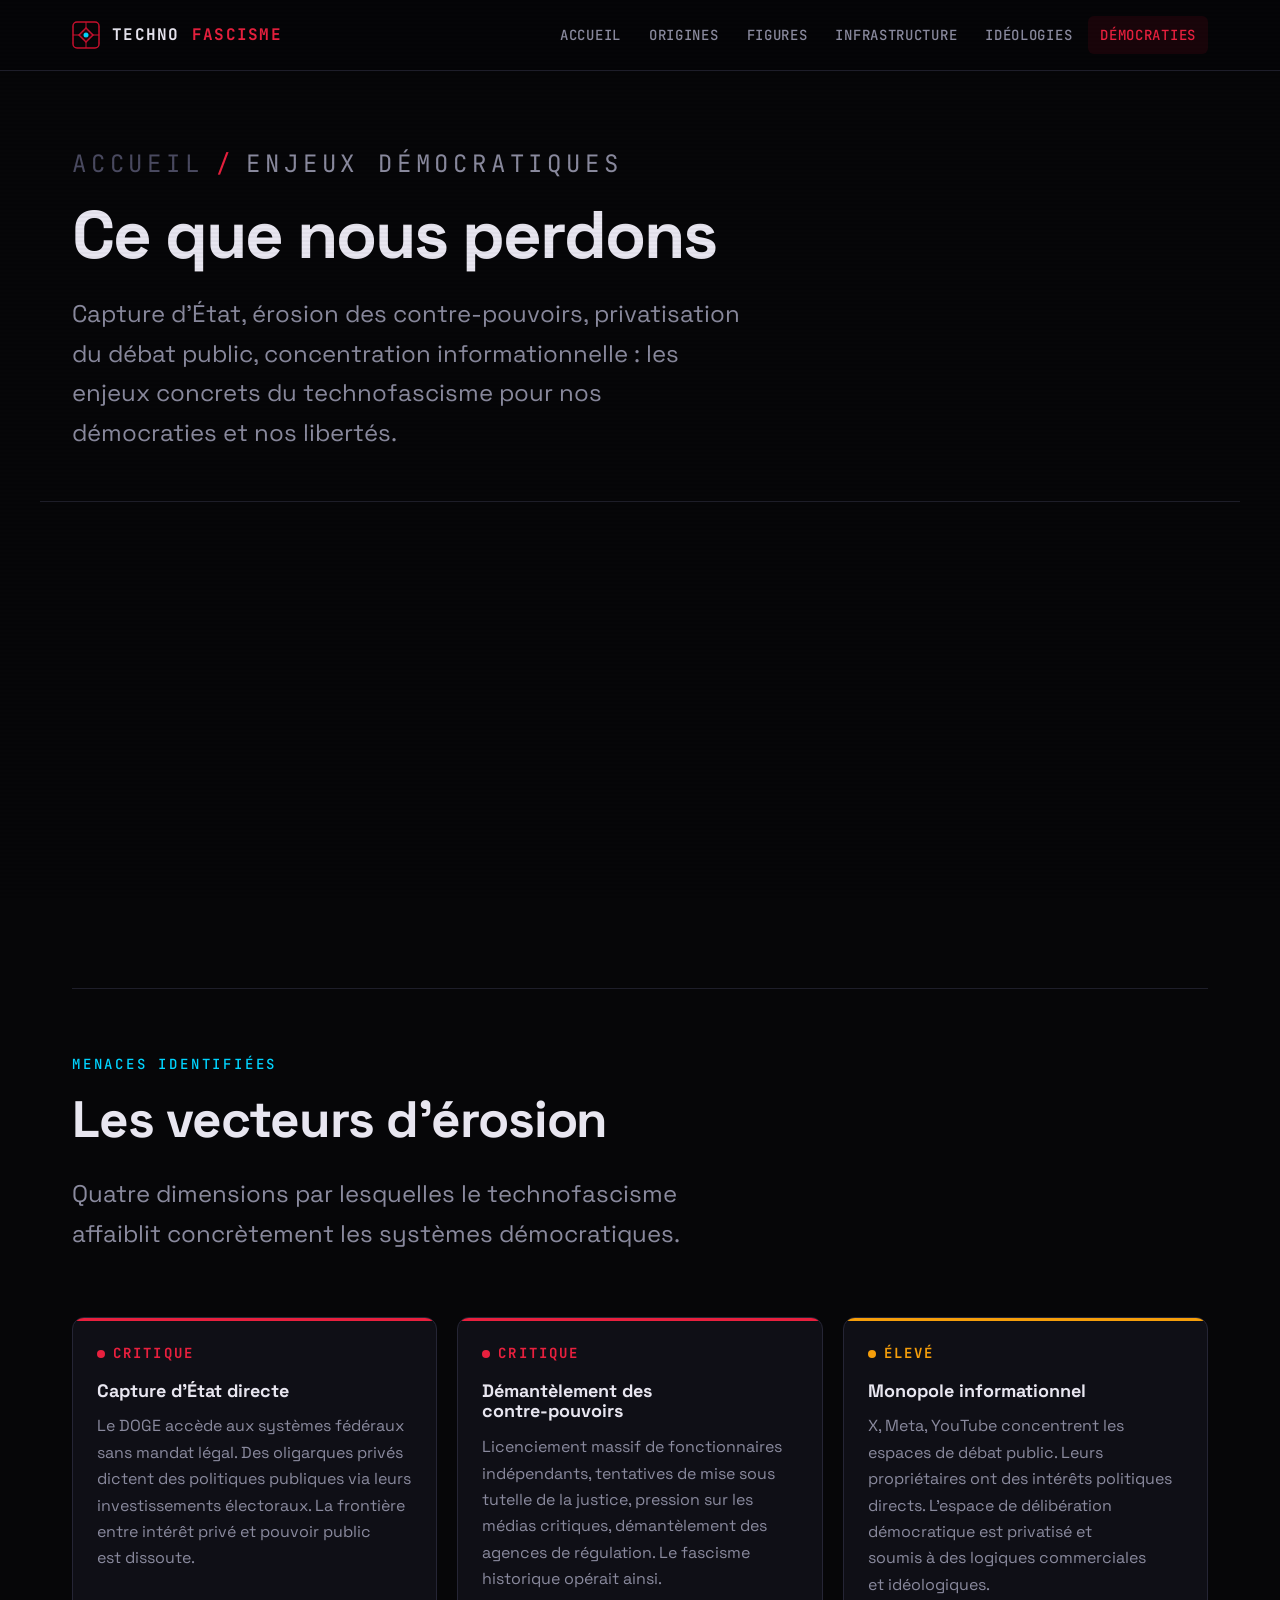
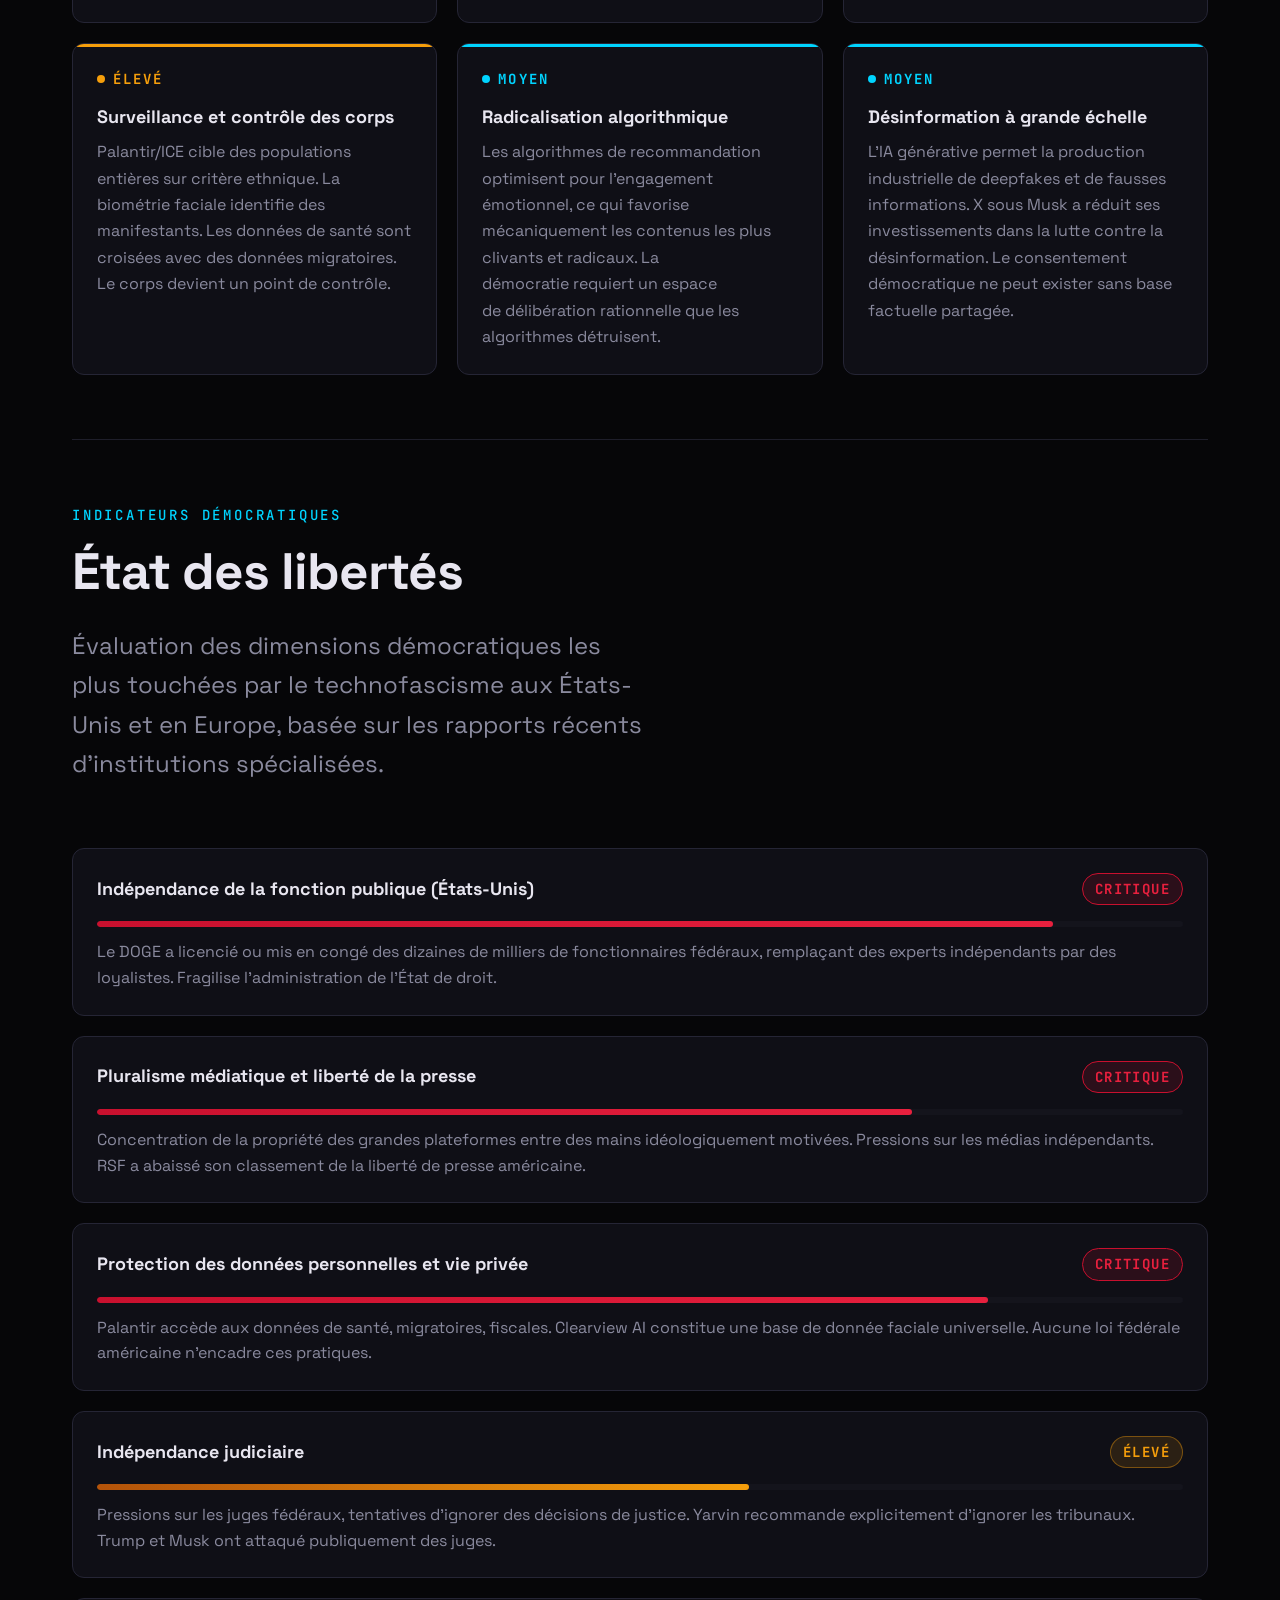
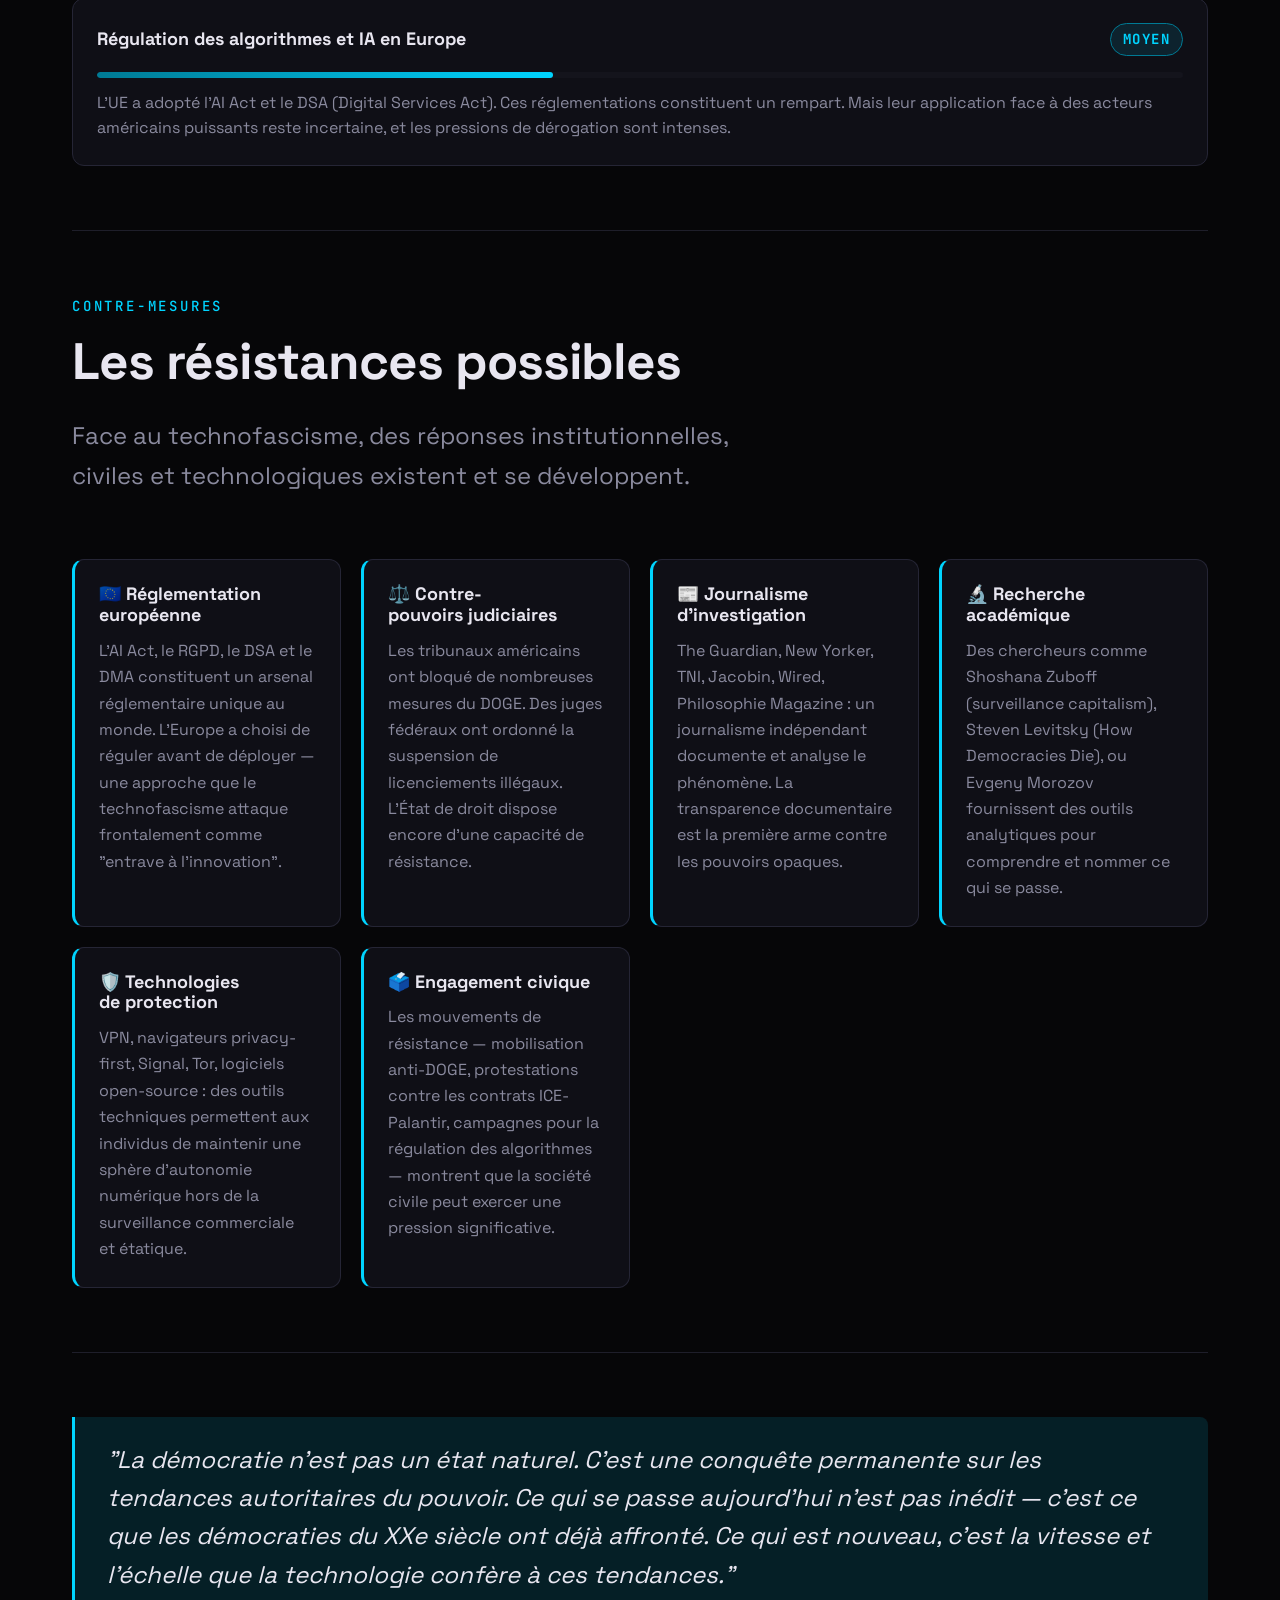
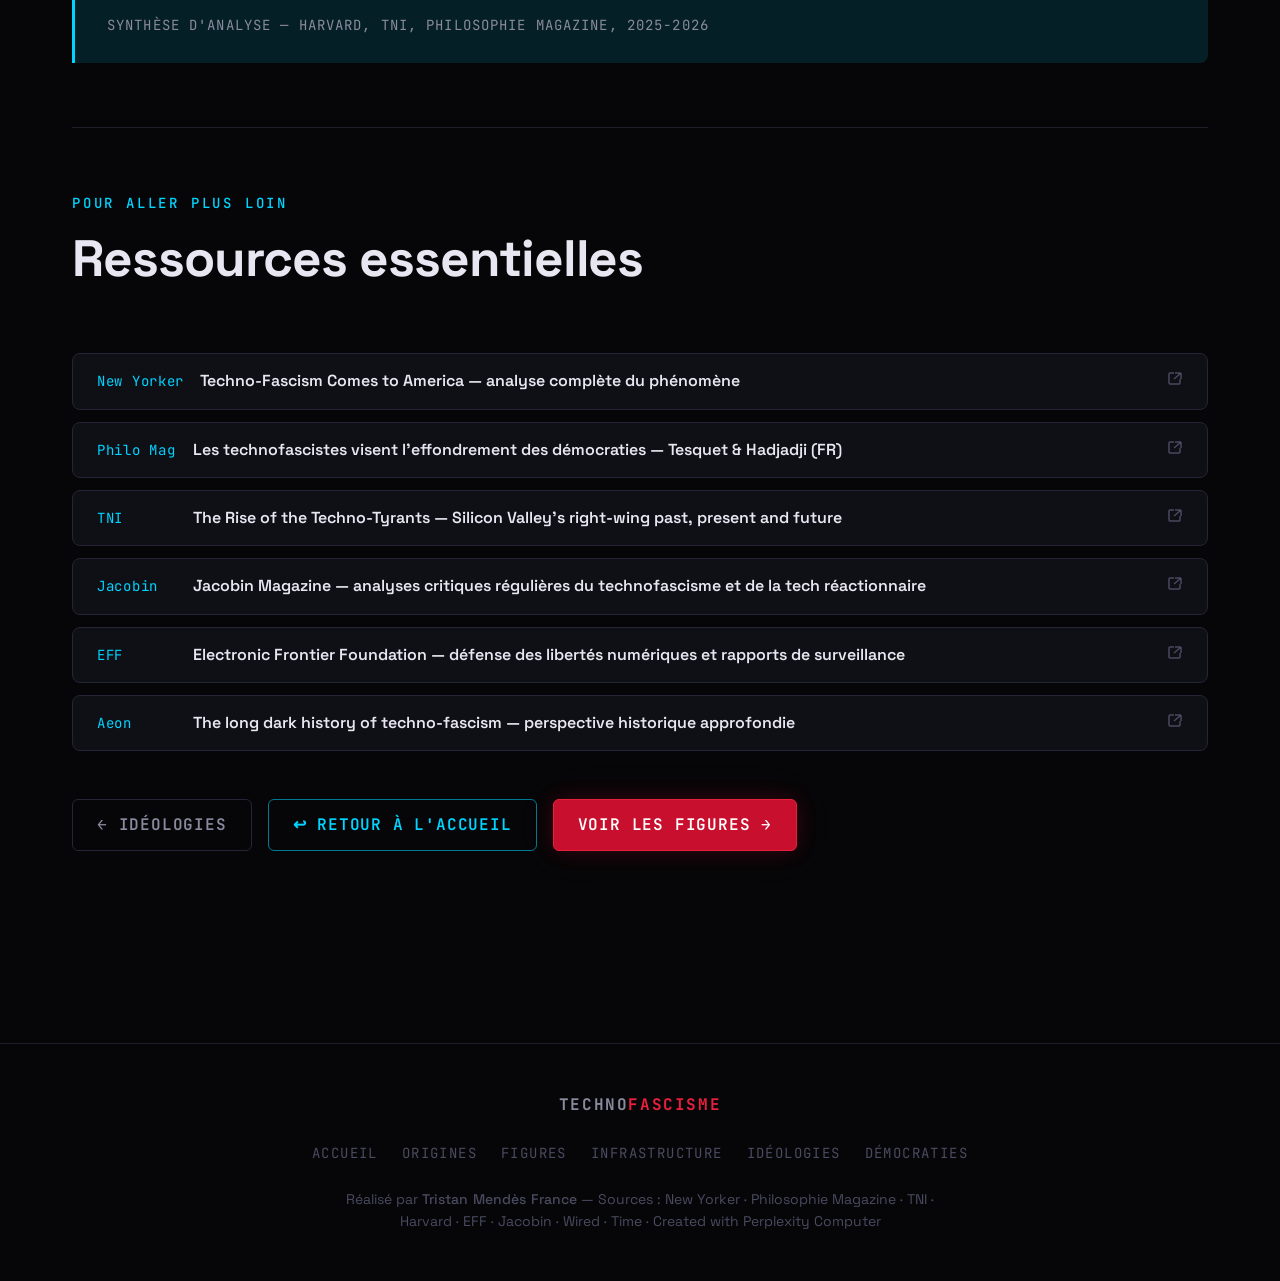
==== pages/democraties.html @ 0e1fab64 "techno perplexity" ====
<!DOCTYPE html>
<html lang="fr" data-theme="dark">
<head>
<!--
   ______                            __
  / ____/___  ____ ___  ____  __  __/ /____  _____
 / /   / __ \/ __ `__ \/ __ \/ / / / __/ _ \/ ___/
/ /___/ /_/ / / / / / / /_/ / /_/ / /_/  __/ /
\____/\____/_/ /_/ /_/ .___/\__,_/\__/\___/_/
                    /_/
        Created with Perplexity Computer
        https://www.perplexity.ai/computer
-->
<meta name="generator" content="Perplexity Computer">
<meta charset="UTF-8">
<meta name="viewport" content="width=device-width, initial-scale=1.0">
<title>Démocraties — TECHNOFASCISME</title>
<link rel="preconnect" href="https://fonts.googleapis.com">
<link rel="preconnect" href="https://fonts.gstatic.com" crossorigin>
<link href="https://fonts.googleapis.com/css2?family=Space+Grotesk:wght@300..700&family=JetBrains+Mono:wght@400;500;700&display=swap" rel="stylesheet">
<link rel="stylesheet" href="../css/style.css">
<style>
  .risk-meter {
    background: var(--color-surface-card);
    border: 1px solid var(--color-border);
    border-radius: var(--radius-xl);
    padding: var(--space-6);
    margin-bottom: var(--space-5);
  }
  .risk-meter-header {
    display: flex;
    justify-content: space-between;
    align-items: center;
    margin-bottom: var(--space-4);
  }
  .risk-meter-title {
    font-weight: 700;
    font-size: var(--text-base);
  }
  .risk-level {
    font-family: var(--font-mono);
    font-size: var(--text-xs);
    font-weight: 700;
    letter-spacing: 0.1em;
    padding: var(--space-1) var(--space-3);
    border-radius: var(--radius-full);
  }
  .risk-critical { background: rgba(200,16,46,0.15); color: var(--color-red-bright); border: 1px solid var(--color-red); }
  .risk-high     { background: rgba(245,158,11,0.12); color: var(--color-amber);     border: 1px solid rgba(245,158,11,0.4); }
  .risk-medium   { background: rgba(0,212,255,0.1);  color: var(--color-cyan);       border: 1px solid var(--color-cyan-muted); }
  .risk-bar-track {
    height: 6px;
    background: var(--color-surface-offset);
    border-radius: var(--radius-full);
    overflow: hidden;
    margin-bottom: var(--space-3);
  }
  .risk-bar-fill {
    height: 100%;
    border-radius: var(--radius-full);
    transition: width 1.5s cubic-bezier(0.16, 1, 0.3, 1);
    width: 0;
  }
  .risk-bar-fill.red    { background: linear-gradient(90deg, var(--color-red), var(--color-red-bright)); }
  .risk-bar-fill.amber  { background: linear-gradient(90deg, #b45309, var(--color-amber)); }
  .risk-bar-fill.cyan   { background: linear-gradient(90deg, var(--color-cyan-muted), var(--color-cyan)); }
  .risk-meter p {
    font-size: var(--text-sm);
    color: var(--color-text-muted);
    line-height: 1.6;
    max-width: 100%;
  }

  .response-grid {
    display: grid;
    grid-template-columns: repeat(auto-fill, minmax(260px, 1fr));
    gap: var(--space-5);
    margin-top: var(--space-10);
  }

  .response-card {
    background: var(--color-surface-card);
    border: 1px solid var(--color-border);
    border-radius: var(--radius-xl);
    padding: var(--space-6);
    border-left: 3px solid var(--color-cyan);
  }

  .response-card h3 {
    font-size: var(--text-base);
    font-weight: 700;
    margin-bottom: var(--space-3);
    display: flex;
    align-items: center;
    gap: var(--space-3);
  }

  .response-card p {
    font-size: var(--text-sm);
    color: var(--color-text-muted);
    line-height: 1.65;
  }
</style>
</head>
<body>

<nav class="site-nav">
  <div class="nav-inner">
    <a href="../index.html" class="nav-logo">
      <svg class="logo-icon" viewBox="0 0 28 28" fill="none">
        <rect x="1" y="1" width="26" height="26" rx="4" stroke="#c8102e" stroke-width="1.5"/>
        <path d="M7 14 L14 7 L21 14 L14 21 Z" stroke="#c8102e" stroke-width="1.5" fill="rgba(200,16,46,0.15)"/>
        <circle cx="14" cy="14" r="2.5" fill="#00d4ff"/>
        <line x1="14" y1="1" x2="14" y2="7" stroke="#c8102e" stroke-width="1"/>
        <line x1="14" y1="21" x2="14" y2="27" stroke="#c8102e" stroke-width="1"/>
        <line x1="1" y1="14" x2="7" y2="14" stroke="#c8102e" stroke-width="1"/>
        <line x1="21" y1="14" x2="27" y2="14" stroke="#c8102e" stroke-width="1"/>
      </svg>
      TECHNO<span class="accent">FASCISME</span>
    </a>
    <nav class="nav-links">
      <a href="../index.html">Accueil</a>
      <a href="origines.html">Origines</a>
      <a href="figures.html">Figures</a>
      <a href="infrastructure.html">Infrastructure</a>
      <a href="ideologies.html">Idéologies</a>
      <a href="democraties.html" class="active">Démocraties</a>
    </nav>
    <button class="nav-mobile-btn" aria-label="Menu">
      <svg width="20" height="20" viewBox="0 0 20 20" fill="none" stroke="currentColor" stroke-width="2">
        <line x1="3" y1="6" x2="17" y2="6"/><line x1="3" y1="10" x2="17" y2="10"/><line x1="3" y1="14" x2="17" y2="14"/>
      </svg>
    </button>
  </div>
</nav>

<div class="page-header">
  <p class="page-header-eyebrow">
    <a href="../index.html">Accueil</a>
    <span>/</span>
    Enjeux démocratiques
  </p>
  <h1>Ce que nous perdons</h1>
  <p>Capture d'État, érosion des contre-pouvoirs, privatisation du débat public, concentration informationnelle : les enjeux concrets du technofascisme pour nos démocraties et nos libertés.</p>
</div>

<main>
  <div class="section">

    <!-- OPENING QUOTE -->
    <div class="quote-block fade-in">
      <blockquote>"Ce que nous observons aux États-Unis depuis 2025 peut être caractérisé comme un 'stealth authoritarianism' : un autoritarisme furtif qui ne se proclame pas tel, qui utilise les formes légales de la démocratie pour les vider de leur substance, tout en construisant méthodiquement les instruments d'un pouvoir sans partage."</blockquote>
      <cite>Steven Levitsky, Harvard — auteur de "How Democracies Die"</cite>
    </div>

    <hr class="section-divider">

    <!-- WARNING CARDS -->
    <div class="section-header fade-in">
      <span class="section-eyebrow">Menaces identifiées</span>
      <h2 class="section-title">Les vecteurs d'érosion</h2>
      <p class="section-lead">Quatre dimensions par lesquelles le technofascisme affaiblit concrètement les systèmes démocratiques.</p>
    </div>

    <div class="warning-grid fade-in">

      <div class="warning-card danger">
        <div class="warning-level"><div class="warning-dot"></div>CRITIQUE</div>
        <h3>Capture d'État directe</h3>
        <p>Le DOGE accède aux systèmes fédéraux sans mandat légal. Des oligarques privés dictent des politiques publiques via leurs investissements électoraux. La frontière entre intérêt privé et pouvoir public est dissoute.</p>
      </div>

      <div class="warning-card danger">
        <div class="warning-level"><div class="warning-dot"></div>CRITIQUE</div>
        <h3>Démantèlement des contre-pouvoirs</h3>
        <p>Licenciement massif de fonctionnaires indépendants, tentatives de mise sous tutelle de la justice, pression sur les médias critiques, démantèlement des agences de régulation. Le fascisme historique opérait ainsi.</p>
      </div>

      <div class="warning-card critical">
        <div class="warning-level"><div class="warning-dot"></div>ÉLEVÉ</div>
        <h3>Monopole informationnel</h3>
        <p>X, Meta, YouTube concentrent les espaces de débat public. Leurs propriétaires ont des intérêts politiques directs. L'espace de délibération démocratique est privatisé et soumis à des logiques commerciales et idéologiques.</p>
      </div>

      <div class="warning-card critical">
        <div class="warning-level"><div class="warning-dot"></div>ÉLEVÉ</div>
        <h3>Surveillance et contrôle des corps</h3>
        <p>Palantir/ICE cible des populations entières sur critère ethnique. La biométrie faciale identifie des manifestants. Les données de santé sont croisées avec des données migratoires. Le corps devient un point de contrôle.</p>
      </div>

      <div class="warning-card alert">
        <div class="warning-level"><div class="warning-dot"></div>MOYEN</div>
        <h3>Radicalisation algorithmique</h3>
        <p>Les algorithmes de recommandation optimisent pour l'engagement émotionnel, ce qui favorise mécaniquement les contenus les plus clivants et radicaux. La démocratie requiert un espace de délibération rationnelle que les algorithmes détruisent.</p>
      </div>

      <div class="warning-card alert">
        <div class="warning-level"><div class="warning-dot"></div>MOYEN</div>
        <h3>Désinformation à grande échelle</h3>
        <p>L'IA générative permet la production industrielle de deepfakes et de fausses informations. X sous Musk a réduit ses investissements dans la lutte contre la désinformation. Le consentement démocratique ne peut exister sans base factuelle partagée.</p>
      </div>

    </div>

    <hr class="section-divider">

    <!-- RISK METERS -->
    <div class="section-header fade-in">
      <span class="section-eyebrow">Indicateurs démocratiques</span>
      <h2 class="section-title">État des libertés</h2>
      <p class="section-lead">Évaluation des dimensions démocratiques les plus touchées par le technofascisme aux États-Unis et en Europe, basée sur les rapports récents d'institutions spécialisées.</p>
    </div>

    <div class="fade-in" id="risk-meters">
      <div class="risk-meter">
        <div class="risk-meter-header">
          <div class="risk-meter-title">Indépendance de la fonction publique (États-Unis)</div>
          <span class="risk-level risk-critical">CRITIQUE</span>
        </div>
        <div class="risk-bar-track"><div class="risk-bar-fill red" data-width="88"></div></div>
        <p>Le DOGE a licencié ou mis en congé des dizaines de milliers de fonctionnaires fédéraux, remplaçant des experts indépendants par des loyalistes. Fragilise l'administration de l'État de droit.</p>
      </div>

      <div class="risk-meter">
        <div class="risk-meter-header">
          <div class="risk-meter-title">Pluralisme médiatique et liberté de la presse</div>
          <span class="risk-level risk-critical">CRITIQUE</span>
        </div>
        <div class="risk-bar-track"><div class="risk-bar-fill red" data-width="75"></div></div>
        <p>Concentration de la propriété des grandes plateformes entre des mains idéologiquement motivées. Pressions sur les médias indépendants. RSF a abaissé son classement de la liberté de presse américaine.</p>
      </div>

      <div class="risk-meter">
        <div class="risk-meter-header">
          <div class="risk-meter-title">Protection des données personnelles et vie privée</div>
          <span class="risk-level risk-critical">CRITIQUE</span>
        </div>
        <div class="risk-bar-track"><div class="risk-bar-fill red" data-width="82"></div></div>
        <p>Palantir accède aux données de santé, migratoires, fiscales. Clearview AI constitue une base de donnée faciale universelle. Aucune loi fédérale américaine n'encadre ces pratiques.</p>
      </div>

      <div class="risk-meter">
        <div class="risk-meter-header">
          <div class="risk-meter-title">Indépendance judiciaire</div>
          <span class="risk-level risk-high">ÉLEVÉ</span>
        </div>
        <div class="risk-bar-track"><div class="risk-bar-fill amber" data-width="60"></div></div>
        <p>Pressions sur les juges fédéraux, tentatives d'ignorer des décisions de justice. Yarvin recommande explicitement d'ignorer les tribunaux. Trump et Musk ont attaqué publiquement des juges.</p>
      </div>

      <div class="risk-meter">
        <div class="risk-meter-header">
          <div class="risk-meter-title">Régulation des algorithmes et IA en Europe</div>
          <span class="risk-level risk-medium">MOYEN</span>
        </div>
        <div class="risk-bar-track"><div class="risk-bar-fill cyan" data-width="42"></div></div>
        <p>L'UE a adopté l'AI Act et le DSA (Digital Services Act). Ces réglementations constituent un rempart. Mais leur application face à des acteurs américains puissants reste incertaine, et les pressions de dérogation sont intenses.</p>
      </div>
    </div>

    <hr class="section-divider">

    <!-- WHAT CAN BE DONE -->
    <div class="section-header fade-in">
      <span class="section-eyebrow">Contre-mesures</span>
      <h2 class="section-title">Les résistances possibles</h2>
      <p class="section-lead">Face au technofascisme, des réponses institutionnelles, civiles et technologiques existent et se développent.</p>
    </div>

    <div class="response-grid fade-in">

      <div class="response-card">
        <h3>🇪🇺 Réglementation européenne</h3>
        <p>L'AI Act, le RGPD, le DSA et le DMA constituent un arsenal réglementaire unique au monde. L'Europe a choisi de réguler avant de déployer — une approche que le technofascisme attaque frontalement comme "entrave à l'innovation".</p>
      </div>

      <div class="response-card">
        <h3>⚖️ Contre-pouvoirs judiciaires</h3>
        <p>Les tribunaux américains ont bloqué de nombreuses mesures du DOGE. Des juges fédéraux ont ordonné la suspension de licenciements illégaux. L'État de droit dispose encore d'une capacité de résistance.</p>
      </div>

      <div class="response-card">
        <h3>📰 Journalisme d'investigation</h3>
        <p>The Guardian, New Yorker, TNI, Jacobin, Wired, Philosophie Magazine : un journalisme indépendant documente et analyse le phénomène. La transparence documentaire est la première arme contre les pouvoirs opaques.</p>
      </div>

      <div class="response-card">
        <h3>🔬 Recherche académique</h3>
        <p>Des chercheurs comme Shoshana Zuboff (surveillance capitalism), Steven Levitsky (How Democracies Die), ou Evgeny Morozov fournissent des outils analytiques pour comprendre et nommer ce qui se passe.</p>
      </div>

      <div class="response-card">
        <h3>🛡️ Technologies de protection</h3>
        <p>VPN, navigateurs privacy-first, Signal, Tor, logiciels open-source : des outils techniques permettent aux individus de maintenir une sphère d'autonomie numérique hors de la surveillance commerciale et étatique.</p>
      </div>

      <div class="response-card">
        <h3>🗳️ Engagement civique</h3>
        <p>Les mouvements de résistance — mobilisation anti-DOGE, protestations contre les contrats ICE-Palantir, campagnes pour la régulation des algorithmes — montrent que la société civile peut exercer une pression significative.</p>
      </div>

    </div>

    <hr class="section-divider">

    <!-- FINAL QUOTE -->
    <div class="quote-block cyan fade-in">
      <blockquote>"La démocratie n'est pas un état naturel. C'est une conquête permanente sur les tendances autoritaires du pouvoir. Ce qui se passe aujourd'hui n'est pas inédit — c'est ce que les démocraties du XXe siècle ont déjà affronté. Ce qui est nouveau, c'est la vitesse et l'échelle que la technologie confère à ces tendances."</blockquote>
      <cite>Synthèse d'analyse — Harvard, TNI, Philosophie Magazine, 2025-2026</cite>
    </div>

    <hr class="section-divider">

    <!-- RESOURCES -->
    <div class="section-header fade-in">
      <span class="section-eyebrow">Pour aller plus loin</span>
      <h2 class="section-title">Ressources essentielles</h2>
    </div>

    <div class="resource-list fade-in">
      <a href="https://www.newyorker.com/culture/infinite-scroll/techno-fascism-comes-to-america-elon-musk" target="_blank" rel="noopener noreferrer" class="resource-item">
        <span class="resource-source">New Yorker</span>
        <div><div class="resource-title">Techno-Fascism Comes to America — analyse complète du phénomène</div></div>
        <svg class="resource-ext" width="16" height="16" viewBox="0 0 16 16" fill="none" stroke="currentColor" stroke-width="1.5"><path d="M7 3H3a1 1 0 0 0-1 1v9a1 1 0 0 0 1 1h9a1 1 0 0 0 1-1V9m-5-6h6m0 0v6m0-6L7 9"/></svg>
      </a>
      <a href="https://www.philomag.com/articles/les-technofascistes-visent-leffondrement-des-democraties-au-moyen-dun-coup-detat-graduel" target="_blank" rel="noopener noreferrer" class="resource-item">
        <span class="resource-source">Philo Mag</span>
        <div><div class="resource-title">Les technofascistes visent l'effondrement des démocraties — Tesquet &amp; Hadjadji (FR)</div></div>
        <svg class="resource-ext" width="16" height="16" viewBox="0 0 16 16" fill="none" stroke="currentColor" stroke-width="1.5"><path d="M7 3H3a1 1 0 0 0-1 1v9a1 1 0 0 0 1 1h9a1 1 0 0 0 1-1V9m-5-6h6m0 0v6m0-6L7 9"/></svg>
      </a>
      <a href="https://www.tni.org/en/article/the-rise-of-the-techno-tyrants" target="_blank" rel="noopener noreferrer" class="resource-item">
        <span class="resource-source">TNI</span>
        <div><div class="resource-title">The Rise of the Techno-Tyrants — Silicon Valley's right-wing past, present and future</div></div>
        <svg class="resource-ext" width="16" height="16" viewBox="0 0 16 16" fill="none" stroke="currentColor" stroke-width="1.5"><path d="M7 3H3a1 1 0 0 0-1 1v9a1 1 0 0 0 1 1h9a1 1 0 0 0 1-1V9m-5-6h6m0 0v6m0-6L7 9"/></svg>
      </a>
      <a href="https://jacobin.com/" target="_blank" rel="noopener noreferrer" class="resource-item">
        <span class="resource-source">Jacobin</span>
        <div><div class="resource-title">Jacobin Magazine — analyses critiques régulières du technofascisme et de la tech réactionnaire</div></div>
        <svg class="resource-ext" width="16" height="16" viewBox="0 0 16 16" fill="none" stroke="currentColor" stroke-width="1.5"><path d="M7 3H3a1 1 0 0 0-1 1v9a1 1 0 0 0 1 1h9a1 1 0 0 0 1-1V9m-5-6h6m0 0v6m0-6L7 9"/></svg>
      </a>
      <a href="https://www.eff.org/" target="_blank" rel="noopener noreferrer" class="resource-item">
        <span class="resource-source">EFF</span>
        <div><div class="resource-title">Electronic Frontier Foundation — défense des libertés numériques et rapports de surveillance</div></div>
        <svg class="resource-ext" width="16" height="16" viewBox="0 0 16 16" fill="none" stroke="currentColor" stroke-width="1.5"><path d="M7 3H3a1 1 0 0 0-1 1v9a1 1 0 0 0 1 1h9a1 1 0 0 0 1-1V9m-5-6h6m0 0v6m0-6L7 9"/></svg>
      </a>
      <a href="https://www.aeon.co/essays/the-long-dark-history-of-techno-fascism" target="_blank" rel="noopener noreferrer" class="resource-item">
        <span class="resource-source">Aeon</span>
        <div><div class="resource-title">The long dark history of techno-fascism — perspective historique approfondie</div></div>
        <svg class="resource-ext" width="16" height="16" viewBox="0 0 16 16" fill="none" stroke="currentColor" stroke-width="1.5"><path d="M7 3H3a1 1 0 0 0-1 1v9a1 1 0 0 0 1 1h9a1 1 0 0 0 1-1V9m-5-6h6m0 0v6m0-6L7 9"/></svg>
      </a>
    </div>

    <!-- FINAL NAV -->
    <div style="display:flex; gap:var(--space-4); margin-top:var(--space-12); flex-wrap:wrap; align-items:center">
      <a href="ideologies.html" class="btn btn-ghost">← Idéologies</a>
      <a href="../index.html" class="btn btn-secondary">↩ Retour à l'accueil</a>
      <a href="figures.html" class="btn btn-primary">Voir les figures →</a>
    </div>

  </div>
</main>

<footer class="site-footer">
  <div class="footer-inner">
    <div class="footer-logo">TECHNO<span>FASCISME</span></div>
    <nav class="footer-nav">
      <a href="../index.html">Accueil</a>
      <a href="origines.html">Origines</a>
      <a href="figures.html">Figures</a>
      <a href="infrastructure.html">Infrastructure</a>
      <a href="ideologies.html">Idéologies</a>
      <a href="democraties.html">Démocraties</a>
    </nav>
    <p class="footer-credit">
      Réalisé par <a href="https://tristan.pro" target="_blank" rel="noopener noreferrer" class="footer-author">Tristan Mendès France</a> — 
      Sources : New Yorker · Philosophie Magazine · TNI · Harvard · EFF · Jacobin · Wired · Time · 
      <a href="https://www.perplexity.ai/computer" target="_blank" rel="noopener noreferrer">Created with Perplexity Computer</a>
    </p>
  </div>
</footer>

<script src="../js/main.js"></script>
<script>
// Risk bar animation
const riskBars = document.querySelectorAll('.risk-bar-fill');
const barObserver = new IntersectionObserver((entries) => {
  entries.forEach(entry => {
    if (entry.isIntersecting) {
      const el = entry.target;
      const targetWidth = el.dataset.width || '0';
      setTimeout(() => { el.style.width = targetWidth + '%'; }, 100);
      barObserver.unobserve(el);
    }
  });
}, { threshold: 0.2 });
riskBars.forEach(bar => barObserver.observe(bar));
</script>
</body>
</html>
---- css/style.css ----
/* ============================================================
   TECHNOFASCISME — Design System
   Dark cyberpunk surveillance aesthetic
   ============================================================ */

@import url('https://api.fontshare.com/v2/css?f[]=cabinet-grotesk@400,500,700,800,900&f[]=jet-brains-mono@400,500,700&display=swap');
@import url('https://fonts.googleapis.com/css2?family=Space+Grotesk:wght@300..700&family=JetBrains+Mono:wght@400;500;700&display=swap');

/* ── Design Tokens ─────────────────────────────────────────── */
:root {
  /* Type scale */
  --text-xs:   clamp(0.75rem,  0.7rem  + 0.25vw, 0.875rem);
  --text-sm:   clamp(0.875rem, 0.8rem  + 0.35vw, 1rem);
  --text-base: clamp(1rem,     0.95rem + 0.25vw, 1.125rem);
  --text-lg:   clamp(1.125rem, 1rem    + 0.75vw, 1.5rem);
  --text-xl:   clamp(1.5rem,   1.2rem  + 1.25vw, 2.25rem);
  --text-2xl:  clamp(2rem,     1.2rem  + 2.5vw,  3.5rem);
  --text-3xl:  clamp(2.5rem,   1rem    + 4vw,    5rem);
  --text-hero: clamp(3rem,     0.5rem  + 7vw,    8rem);

  /* Spacing */
  --space-1: 0.25rem; --space-2: 0.5rem; --space-3: 0.75rem;
  --space-4: 1rem;    --space-5: 1.25rem; --space-6: 1.5rem;
  --space-8: 2rem;    --space-10: 2.5rem; --space-12: 3rem;
  --space-16: 4rem;   --space-20: 5rem;   --space-24: 6rem;

  /* Technofascisme Palette — noir profond, rouge sang, cyan électrique */
  --color-bg:             #060608;
  --color-surface:        #0d0d12;
  --color-surface-2:      #111118;
  --color-surface-offset: #14141c;
  --color-surface-card:   #0f0f16;
  --color-divider:        #1e1e2a;
  --color-border:         #252535;
  --color-border-bright:  #3a3a55;

  --color-text:           #e8e6f0;
  --color-text-muted:     #8a8a9e;
  --color-text-faint:     #4a4a60;
  --color-text-inverse:   #060608;

  /* Accent : rouge sang autoritaire */
  --color-red:            #c8102e;
  --color-red-bright:     #e8203e;
  --color-red-glow:       rgba(200, 16, 46, 0.25);
  --color-red-dim:        rgba(200, 16, 46, 0.1);

  /* Accent : cyan surveillance */
  --color-cyan:           #00d4ff;
  --color-cyan-dim:       rgba(0, 212, 255, 0.12);
  --color-cyan-glow:      rgba(0, 212, 255, 0.3);
  --color-cyan-muted:     #007a94;

  /* Accent : ambre alerte */
  --color-amber:          #f59e0b;
  --color-amber-dim:      rgba(245, 158, 11, 0.12);

  /* Accent : vert terminal */
  --color-green:          #22c55e;
  --color-green-dim:      rgba(34, 197, 94, 0.1);

  /* Fonts */
  --font-display: 'Space Grotesk', 'Cabinet Grotesk', 'Helvetica Neue', sans-serif;
  --font-body:    'Space Grotesk', 'Helvetica Neue', sans-serif;
  --font-mono:    'JetBrains Mono', 'Courier New', monospace;

  /* Radius */
  --radius-sm:   0.25rem;
  --radius-md:   0.375rem;
  --radius-lg:   0.5rem;
  --radius-xl:   0.75rem;
  --radius-full: 9999px;

  /* Shadows */
  --shadow-red:  0 0 20px rgba(200, 16, 46, 0.2), 0 0 40px rgba(200, 16, 46, 0.08);
  --shadow-cyan: 0 0 20px rgba(0, 212, 255, 0.2), 0 0 40px rgba(0, 212, 255, 0.08);
  --shadow-card: 0 4px 24px rgba(0,0,0,0.5), 0 1px 0 var(--color-border);

  --transition: 200ms cubic-bezier(0.16, 1, 0.3, 1);
  --transition-slow: 400ms cubic-bezier(0.16, 1, 0.3, 1);

  --content-narrow: 640px;
  --content-default: 960px;
  --content-wide: 1200px;
}

/* ── Base Reset ─────────────────────────────────────────────── */
*, *::before, *::after { box-sizing: border-box; margin: 0; padding: 0; }

html {
  -webkit-font-smoothing: antialiased;
  -moz-osx-font-smoothing: grayscale;
  text-rendering: optimizeLegibility;
  scroll-behavior: smooth;
  scroll-padding-top: 5rem;
}

body {
  min-height: 100dvh;
  line-height: 1.6;
  font-family: var(--font-body);
  font-size: var(--text-base);
  color: var(--color-text);
  background-color: var(--color-bg);
  overflow-x: hidden;
}

img, picture, video, canvas, svg { display: block; max-width: 100%; height: auto; }
ul { list-style: none; }
input, button, textarea, select { font: inherit; color: inherit; }
h1, h2, h3, h4, h5, h6 { text-wrap: balance; line-height: 1.15; font-family: var(--font-display); }
p, li { text-wrap: pretty; max-width: 70ch; }
button { cursor: pointer; background: none; border: none; }

::selection {
  background: rgba(0, 212, 255, 0.2);
  color: var(--color-text);
}

/* ── Scan-line overlay (ambiance CRT surveillance) ──────────── */
body::before {
  content: '';
  position: fixed;
  top: 0; left: 0; right: 0; bottom: 0;
  background: repeating-linear-gradient(
    0deg,
    transparent,
    transparent 2px,
    rgba(0, 0, 0, 0.03) 2px,
    rgba(0, 0, 0, 0.03) 4px
  );
  pointer-events: none;
  z-index: 9999;
}

/* ── Navigation ─────────────────────────────────────────────── */
.site-nav {
  position: fixed;
  top: 0;
  left: 0;
  right: 0;
  z-index: 100;
  background: rgba(6, 6, 8, 0.92);
  backdrop-filter: blur(16px) saturate(1.5);
  -webkit-backdrop-filter: blur(16px) saturate(1.5);
  border-bottom: 1px solid var(--color-divider);
}

.nav-inner {
  max-width: var(--content-wide);
  margin: 0 auto;
  padding: var(--space-4) var(--space-8);
  display: flex;
  align-items: center;
  justify-content: space-between;
  gap: var(--space-6);
}

.nav-logo {
  display: flex;
  align-items: center;
  gap: var(--space-3);
  text-decoration: none;
  color: var(--color-text);
  font-size: var(--text-sm);
  font-weight: 700;
  letter-spacing: 0.08em;
  text-transform: uppercase;
  font-family: var(--font-mono);
  white-space: nowrap;
}

.nav-logo .logo-icon {
  width: 28px;
  height: 28px;
  flex-shrink: 0;
}

.nav-logo span.accent { color: var(--color-red-bright); }

.nav-links {
  display: flex;
  align-items: center;
  gap: var(--space-1);
  flex-wrap: wrap;
}

.nav-links a {
  font-size: var(--text-xs);
  font-weight: 500;
  font-family: var(--font-mono);
  letter-spacing: 0.05em;
  text-transform: uppercase;
  color: var(--color-text-muted);
  text-decoration: none;
  padding: var(--space-2) var(--space-3);
  border-radius: var(--radius-md);
  transition: color var(--transition), background var(--transition);
  white-space: nowrap;
}

.nav-links a:hover { color: var(--color-cyan); background: var(--color-cyan-dim); }
.nav-links a.active { color: var(--color-red-bright); background: var(--color-red-dim); }

.nav-mobile-btn {
  display: none;
  padding: var(--space-2);
  color: var(--color-text-muted);
  border-radius: var(--radius-md);
  transition: color var(--transition), background var(--transition);
}
.nav-mobile-btn:hover { color: var(--color-text); background: var(--color-surface-2); }

/* ── Hero ────────────────────────────────────────────────────── */
.page-hero {
  min-height: 100svh;
  display: flex;
  flex-direction: column;
  justify-content: center;
  align-items: center;
  text-align: center;
  padding: calc(var(--space-24) + 4rem) var(--space-8) var(--space-24);
  position: relative;
  overflow: hidden;
}

.hero-grid-bg {
  position: absolute;
  inset: 0;
  background-image:
    linear-gradient(rgba(200, 16, 46, 0.05) 1px, transparent 1px),
    linear-gradient(90deg, rgba(200, 16, 46, 0.05) 1px, transparent 1px);
  background-size: 60px 60px;
  animation: grid-shift 20s linear infinite;
}

@keyframes grid-shift {
  0% { transform: translate(0, 0); }
  100% { transform: translate(60px, 60px); }
}

.hero-glow {
  position: absolute;
  border-radius: 50%;
  filter: blur(120px);
  pointer-events: none;
}
.hero-glow-red {
  width: 600px; height: 600px;
  background: rgba(200, 16, 46, 0.12);
  top: -200px; left: -100px;
  animation: float-glow 8s ease-in-out infinite;
}
.hero-glow-cyan {
  width: 500px; height: 500px;
  background: rgba(0, 212, 255, 0.08);
  bottom: -100px; right: -100px;
  animation: float-glow 10s ease-in-out infinite reverse;
}

@keyframes float-glow {
  0%, 100% { transform: translate(0, 0) scale(1); }
  50% { transform: translate(30px, -20px) scale(1.1); }
}

.hero-eyebrow {
  font-family: var(--font-mono);
  font-size: var(--text-xs);
  font-weight: 500;
  letter-spacing: 0.2em;
  text-transform: uppercase;
  color: var(--color-red-bright);
  margin-bottom: var(--space-6);
  position: relative;
  display: inline-flex;
  align-items: center;
  gap: var(--space-3);
}

.hero-eyebrow::before,
.hero-eyebrow::after {
  content: '';
  width: 30px;
  height: 1px;
  background: var(--color-red-bright);
  opacity: 0.6;
}

.hero-title {
  font-family: var(--font-display);
  font-size: var(--text-hero);
  font-weight: 900;
  line-height: 0.95;
  letter-spacing: -0.02em;
  margin-bottom: var(--space-8);
  position: relative;
}

.hero-title .line-1 { display: block; color: var(--color-text); }
.hero-title .line-2 {
  display: block;
  background: linear-gradient(135deg, var(--color-red-bright) 0%, var(--color-cyan) 100%);
  -webkit-background-clip: text;
  -webkit-text-fill-color: transparent;
  background-clip: text;
}

.hero-subtitle {
  font-size: var(--text-lg);
  color: var(--color-text-muted);
  max-width: 640px;
  margin: 0 auto var(--space-12);
  line-height: 1.6;
}

.hero-cta-group {
  display: flex;
  gap: var(--space-4);
  flex-wrap: wrap;
  justify-content: center;
}

.hero-scroll-hint {
  position: absolute;
  bottom: var(--space-8);
  left: 50%;
  transform: translateX(-50%);
  color: var(--color-text-faint);
  font-family: var(--font-mono);
  font-size: var(--text-xs);
  letter-spacing: 0.1em;
  display: flex;
  flex-direction: column;
  align-items: center;
  gap: var(--space-2);
  animation: bounce 2s ease-in-out infinite;
}

@keyframes bounce {
  0%, 100% { transform: translateX(-50%) translateY(0); }
  50% { transform: translateX(-50%) translateY(6px); }
}

/* ── Buttons ─────────────────────────────────────────────────── */
.btn {
  display: inline-flex;
  align-items: center;
  gap: var(--space-2);
  padding: var(--space-3) var(--space-6);
  font-size: var(--text-sm);
  font-weight: 600;
  font-family: var(--font-mono);
  letter-spacing: 0.05em;
  text-transform: uppercase;
  text-decoration: none;
  border-radius: var(--radius-md);
  transition: all var(--transition);
  white-space: nowrap;
}

.btn-primary {
  background: var(--color-red);
  color: #fff;
  border: 1px solid var(--color-red-bright);
  box-shadow: var(--shadow-red);
}
.btn-primary:hover {
  background: var(--color-red-bright);
  transform: translateY(-1px);
  box-shadow: 0 0 30px rgba(200, 16, 46, 0.4), 0 0 60px rgba(200, 16, 46, 0.15);
}

.btn-secondary {
  background: transparent;
  color: var(--color-cyan);
  border: 1px solid var(--color-cyan-muted);
}
.btn-secondary:hover {
  background: var(--color-cyan-dim);
  border-color: var(--color-cyan);
  transform: translateY(-1px);
  box-shadow: var(--shadow-cyan);
}

.btn-ghost {
  background: transparent;
  color: var(--color-text-muted);
  border: 1px solid var(--color-border);
}
.btn-ghost:hover {
  color: var(--color-text);
  border-color: var(--color-border-bright);
  background: var(--color-surface-2);
}

/* ── Section Layout ──────────────────────────────────────────── */
.section {
  padding: clamp(var(--space-16), 8vw, var(--space-24)) var(--space-8);
  max-width: var(--content-wide);
  margin: 0 auto;
}

.section-full {
  padding: clamp(var(--space-16), 8vw, var(--space-24)) var(--space-8);
}

.section-header {
  margin-bottom: var(--space-16);
}

.section-eyebrow {
  font-family: var(--font-mono);
  font-size: var(--text-xs);
  font-weight: 500;
  letter-spacing: 0.2em;
  text-transform: uppercase;
  color: var(--color-cyan);
  display: block;
  margin-bottom: var(--space-4);
}

.section-title {
  font-size: var(--text-2xl);
  font-weight: 800;
  letter-spacing: -0.02em;
  color: var(--color-text);
  margin-bottom: var(--space-6);
}

.section-lead {
  font-size: var(--text-lg);
  color: var(--color-text-muted);
  max-width: 680px;
  line-height: 1.65;
}

/* ── Cards ───────────────────────────────────────────────────── */
.card {
  background: var(--color-surface-card);
  border: 1px solid var(--color-border);
  border-radius: var(--radius-xl);
  padding: var(--space-8);
  transition: border-color var(--transition), box-shadow var(--transition), transform var(--transition);
}

.card-clickable {
  cursor: pointer;
  text-decoration: none;
  color: inherit;
  display: block;
}

.card-clickable:hover {
  border-color: var(--color-cyan-muted);
  box-shadow: var(--shadow-cyan);
  transform: translateY(-2px);
}

.card-red:hover {
  border-color: var(--color-red);
  box-shadow: var(--shadow-red);
}

.card-header {
  display: flex;
  align-items: flex-start;
  gap: var(--space-4);
  margin-bottom: var(--space-6);
}

.card-icon {
  width: 44px;
  height: 44px;
  border-radius: var(--radius-lg);
  display: flex;
  align-items: center;
  justify-content: center;
  flex-shrink: 0;
  font-size: 1.25rem;
}

.card-icon-red   { background: var(--color-red-dim); border: 1px solid var(--color-red); }
.card-icon-cyan  { background: var(--color-cyan-dim); border: 1px solid var(--color-cyan-muted); }
.card-icon-amber { background: var(--color-amber-dim); border: 1px solid rgba(245,158,11,0.3); }
.card-icon-green { background: var(--color-green-dim); border: 1px solid rgba(34,197,94,0.3); }

.card-label {
  font-family: var(--font-mono);
  font-size: var(--text-xs);
  color: var(--color-text-faint);
  letter-spacing: 0.1em;
  text-transform: uppercase;
  margin-bottom: var(--space-2);
}

.card h3 {
  font-size: var(--text-lg);
  font-weight: 700;
  color: var(--color-text);
  margin-bottom: var(--space-3);
}

.card p {
  font-size: var(--text-sm);
  color: var(--color-text-muted);
  line-height: 1.65;
}

/* ── Hub Cards (homepage) ────────────────────────────────────── */
.hub-grid {
  display: grid;
  grid-template-columns: repeat(auto-fill, minmax(280px, 1fr));
  gap: var(--space-6);
  margin-top: var(--space-12);
}

.hub-card {
  background: #111118;
  border: 1px solid #2a2a3e;
  border-radius: var(--radius-xl);
  padding: var(--space-8);
  text-decoration: none;
  color: inherit;
  display: flex;
  flex-direction: column;
  gap: var(--space-4);
  position: relative;
  overflow: hidden;
  transition: all var(--transition-slow);
}

.hub-card::before {
  content: '';
  position: absolute;
  top: 0; left: 0; right: 0;
  height: 2px;
  opacity: 0;
  transition: opacity var(--transition);
}

.hub-card:hover { transform: translateY(-4px); }
.hub-card:hover::before { opacity: 1; }

.hub-card[data-color="red"]::before  { background: var(--color-red-bright); }
.hub-card[data-color="cyan"]::before { background: var(--color-cyan); }
.hub-card[data-color="amber"]::before { background: var(--color-amber); }
.hub-card[data-color="green"]::before { background: var(--color-green); }
.hub-card[data-color="purple"]::before { background: #a855f7; }
.hub-card[data-color="orange"]::before { background: #f97316; }

.hub-card[data-color="red"]:hover   { border-color: var(--color-red); box-shadow: var(--shadow-red); }
.hub-card[data-color="cyan"]:hover  { border-color: var(--color-cyan-muted); box-shadow: var(--shadow-cyan); }
.hub-card[data-color="amber"]:hover { border-color: rgba(245,158,11,0.4); box-shadow: 0 0 20px rgba(245,158,11,0.15); }
.hub-card[data-color="green"]:hover { border-color: rgba(34,197,94,0.4); box-shadow: 0 0 20px rgba(34,197,94,0.15); }
.hub-card[data-color="purple"]:hover { border-color: rgba(168,85,247,0.4); box-shadow: 0 0 20px rgba(168,85,247,0.15); }
.hub-card[data-color="orange"]:hover { border-color: rgba(249,115,22,0.4); box-shadow: 0 0 20px rgba(249,115,22,0.15); }

.hub-card-number {
  font-family: var(--font-mono);
  font-size: var(--text-3xl);
  font-weight: 900;
  line-height: 1;
  opacity: 0.08;
  position: absolute;
  top: var(--space-6);
  right: var(--space-6);
  letter-spacing: -0.05em;
}

.hub-card-emoji {
  font-size: 2rem;
  line-height: 1;
}

.hub-card h3 {
  font-size: var(--text-lg);
  font-weight: 700;
  letter-spacing: -0.01em;
  color: #f0eefa;
}

.hub-card p {
  font-size: var(--text-sm);
  color: #b8b6c8;
  line-height: 1.55;
  flex-grow: 1;
}

.hub-card-arrow {
  font-family: var(--font-mono);
  font-size: var(--text-xs);
  letter-spacing: 0.1em;
  text-transform: uppercase;
  display: flex;
  align-items: center;
  gap: var(--space-2);
  opacity: 0.5;
  transition: opacity var(--transition), gap var(--transition);
}

.hub-card:hover .hub-card-arrow { opacity: 1; gap: var(--space-3); }

/* ── Quote Block ─────────────────────────────────────────────── */
.quote-block {
  border-left: 3px solid var(--color-red-bright);
  padding: var(--space-6) var(--space-8);
  margin: var(--space-8) 0;
  background: var(--color-red-dim);
  border-radius: 0 var(--radius-lg) var(--radius-lg) 0;
  position: relative;
}

.quote-block blockquote {
  font-size: var(--text-lg);
  font-style: italic;
  color: var(--color-text);
  line-height: 1.6;
  max-width: 70ch;
  margin-bottom: var(--space-4);
}

.quote-block cite {
  font-family: var(--font-mono);
  font-size: var(--text-xs);
  color: var(--color-text-muted);
  letter-spacing: 0.08em;
  text-transform: uppercase;
  font-style: normal;
}

.quote-block.cyan {
  border-color: var(--color-cyan);
  background: var(--color-cyan-dim);
}

/* ── Tag / Badge ─────────────────────────────────────────────── */
.tag {
  display: inline-flex;
  align-items: center;
  gap: var(--space-1);
  padding: var(--space-1) var(--space-3);
  font-family: var(--font-mono);
  font-size: var(--text-xs);
  font-weight: 500;
  letter-spacing: 0.05em;
  text-transform: uppercase;
  border-radius: var(--radius-full);
  border: 1px solid;
  white-space: nowrap;
}

.tag-red    { color: var(--color-red-bright);  background: var(--color-red-dim);   border-color: var(--color-red); }
.tag-cyan   { color: var(--color-cyan);         background: var(--color-cyan-dim);  border-color: var(--color-cyan-muted); }
.tag-amber  { color: var(--color-amber);        background: var(--color-amber-dim); border-color: rgba(245,158,11,0.3); }
.tag-green  { color: var(--color-green);        background: var(--color-green-dim); border-color: rgba(34,197,94,0.3); }
.tag-ghost  { color: var(--color-text-muted);   background: transparent;            border-color: var(--color-border); }

/* ── Figure profile ──────────────────────────────────────────── */
.figures-grid {
  display: grid;
  grid-template-columns: repeat(auto-fill, minmax(320px, 1fr));
  gap: var(--space-6);
}

.figure-card {
  background: var(--color-surface-card);
  border: 1px solid var(--color-border);
  border-radius: var(--radius-xl);
  overflow: hidden;
  cursor: pointer;
  transition: all var(--transition-slow);
}

.figure-card:hover {
  border-color: var(--color-red);
  box-shadow: var(--shadow-red);
  transform: translateY(-2px);
}

.figure-card-header {
  padding: var(--space-6);
  display: flex;
  align-items: center;
  gap: var(--space-4);
  border-bottom: 1px solid var(--color-divider);
  background: linear-gradient(135deg, var(--color-surface-offset) 0%, var(--color-surface-card) 100%);
}

.figure-avatar {
  width: 56px; height: 56px;
  border-radius: 50%;
  border: 2px solid var(--color-border);
  background: var(--color-surface-2);
  display: flex;
  align-items: center;
  justify-content: center;
  font-size: 1.5rem;
  flex-shrink: 0;
}

.figure-meta { flex: 1; min-width: 0; }
.figure-name {
  font-size: var(--text-base);
  font-weight: 700;
  color: var(--color-text);
  margin-bottom: var(--space-1);
  white-space: nowrap;
  overflow: hidden;
  text-overflow: ellipsis;
}
.figure-role {
  font-family: var(--font-mono);
  font-size: var(--text-xs);
  color: var(--color-red-bright);
  letter-spacing: 0.05em;
}

.figure-card-body {
  padding: var(--space-6);
}

.figure-card-body p {
  font-size: var(--text-sm);
  color: var(--color-text-muted);
  line-height: 1.65;
  margin-bottom: var(--space-4);
}

.figure-card-body .quote-snippet {
  font-family: var(--font-mono);
  font-size: var(--text-xs);
  color: var(--color-red-bright);
  border-left: 2px solid var(--color-red);
  padding-left: var(--space-3);
  line-height: 1.5;
  font-style: italic;
}

.figure-tags {
  display: flex;
  flex-wrap: wrap;
  gap: var(--space-2);
  margin-top: var(--space-4);
}

/* ── Modal ───────────────────────────────────────────────────── */
.modal-backdrop {
  position: fixed;
  inset: 0;
  background: rgba(0, 0, 0, 0.85);
  backdrop-filter: blur(8px);
  z-index: 200;
  display: flex;
  align-items: center;
  justify-content: center;
  padding: var(--space-8);
  opacity: 0;
  pointer-events: none;
  transition: opacity 0.3s ease;
}

.modal-backdrop.open {
  opacity: 1;
  pointer-events: all;
}

.modal {
  background: var(--color-surface);
  border: 1px solid var(--color-border-bright);
  border-radius: var(--radius-xl);
  max-width: 680px;
  width: 100%;
  max-height: 85vh;
  overflow-y: auto;
  transform: scale(0.96) translateY(8px);
  transition: transform 0.3s cubic-bezier(0.16, 1, 0.3, 1);
  box-shadow: 0 24px 80px rgba(0,0,0,0.8);
  scrollbar-width: thin;
  scrollbar-color: var(--color-border) transparent;
}

.modal-backdrop.open .modal {
  transform: scale(1) translateY(0);
}

.modal-header {
  padding: var(--space-8);
  border-bottom: 1px solid var(--color-divider);
  display: flex;
  align-items: flex-start;
  justify-content: space-between;
  gap: var(--space-4);
  position: sticky;
  top: 0;
  background: var(--color-surface);
  z-index: 1;
}

.modal-close {
  display: flex;
  align-items: center;
  justify-content: center;
  width: 32px; height: 32px;
  border-radius: var(--radius-full);
  border: 1px solid var(--color-border);
  color: var(--color-text-muted);
  flex-shrink: 0;
  transition: all var(--transition);
}

.modal-close:hover {
  color: var(--color-text);
  border-color: var(--color-border-bright);
  background: var(--color-surface-2);
}

.modal-body {
  padding: var(--space-8);
}

.modal-body h4 {
  font-size: var(--text-base);
  font-weight: 700;
  color: var(--color-cyan);
  margin-top: var(--space-8);
  margin-bottom: var(--space-4);
  font-family: var(--font-mono);
  letter-spacing: 0.05em;
  text-transform: uppercase;
}

.modal-body h4:first-child { margin-top: 0; }

.modal-body p {
  font-size: var(--text-sm);
  color: var(--color-text-muted);
  line-height: 1.7;
  margin-bottom: var(--space-4);
}

.modal-body ul {
  list-style: none;
  padding: 0;
  margin-bottom: var(--space-4);
}

.modal-body ul li {
  font-size: var(--text-sm);
  color: var(--color-text-muted);
  padding: var(--space-2) 0 var(--space-2) var(--space-5);
  position: relative;
  line-height: 1.6;
}

.modal-body ul li::before {
  content: '→';
  position: absolute;
  left: 0;
  color: var(--color-red-bright);
  font-family: var(--font-mono);
}

.modal-links {
  margin-top: var(--space-8);
  padding-top: var(--space-6);
  border-top: 1px solid var(--color-divider);
  display: flex;
  flex-wrap: wrap;
  gap: var(--space-3);
}

.modal-link {
  display: inline-flex;
  align-items: center;
  gap: var(--space-2);
  padding: var(--space-2) var(--space-4);
  font-size: var(--text-xs);
  font-family: var(--font-mono);
  letter-spacing: 0.05em;
  color: var(--color-cyan);
  border: 1px solid var(--color-cyan-muted);
  border-radius: var(--radius-md);
  text-decoration: none;
  transition: all var(--transition);
}

.modal-link:hover {
  background: var(--color-cyan-dim);
  border-color: var(--color-cyan);
}

/* ── Timeline ────────────────────────────────────────────────── */
.timeline {
  position: relative;
  padding-left: var(--space-12);
}

.timeline::before {
  content: '';
  position: absolute;
  left: 0;
  top: 0;
  bottom: 0;
  width: 2px;
  background: linear-gradient(180deg, var(--color-red-bright), var(--color-cyan), transparent);
}

.timeline-item {
  position: relative;
  padding-bottom: var(--space-12);
}

.timeline-item::before {
  content: '';
  position: absolute;
  left: calc(-1 * var(--space-12) - 5px);
  top: 6px;
  width: 12px;
  height: 12px;
  border-radius: 50%;
  background: var(--color-red-bright);
  border: 2px solid var(--color-bg);
  box-shadow: 0 0 8px var(--color-red-glow);
}

.timeline-date {
  font-family: var(--font-mono);
  font-size: var(--text-xs);
  color: var(--color-red-bright);
  letter-spacing: 0.1em;
  margin-bottom: var(--space-2);
}

.timeline-item h3 {
  font-size: var(--text-base);
  font-weight: 700;
  color: var(--color-text);
  margin-bottom: var(--space-3);
}

.timeline-item p {
  font-size: var(--text-sm);
  color: var(--color-text-muted);
  line-height: 1.65;
}

/* ── Stat Block ──────────────────────────────────────────────── */
.stats-grid {
  display: grid;
  grid-template-columns: repeat(auto-fill, minmax(200px, 1fr));
  gap: var(--space-4);
  margin: var(--space-10) 0;
}

.stat-card {
  background: var(--color-surface-card);
  border: 1px solid var(--color-border);
  border-radius: var(--radius-lg);
  padding: var(--space-6);
}

.stat-number {
  font-family: var(--font-mono);
  font-size: var(--text-2xl);
  font-weight: 900;
  letter-spacing: -0.03em;
  line-height: 1;
  margin-bottom: var(--space-2);
}

.stat-label {
  font-size: var(--text-xs);
  color: var(--color-text-muted);
  line-height: 1.4;
}

.stat-red    .stat-number { color: var(--color-red-bright); }
.stat-cyan   .stat-number { color: var(--color-cyan); }
.stat-amber  .stat-number { color: var(--color-amber); }
.stat-green  .stat-number { color: var(--color-green); }

/* ── Network visualization ───────────────────────────────────── */
.network-container {
  position: relative;
  width: 100%;
  height: 500px;
  background: var(--color-surface-card);
  border: 1px solid var(--color-border);
  border-radius: var(--radius-xl);
  overflow: hidden;
  cursor: grab;
}

.network-container:active { cursor: grabbing; }

.network-container canvas {
  display: block;
}

/* ── Ideology pills grid ─────────────────────────────────────── */
.ideology-grid {
  display: grid;
  grid-template-columns: repeat(auto-fill, minmax(260px, 1fr));
  gap: var(--space-5);
}

.ideology-card {
  background: var(--color-surface-card);
  border: 1px solid var(--color-border);
  border-radius: var(--radius-xl);
  padding: var(--space-6);
  cursor: pointer;
  transition: all var(--transition-slow);
  position: relative;
  overflow: hidden;
}

.ideology-card::after {
  content: '';
  position: absolute;
  inset: 0;
  border-radius: var(--radius-xl);
  opacity: 0;
  transition: opacity var(--transition);
}

.ideology-card[data-ideology="nrx"]::after    { background: radial-gradient(circle at 0 0, rgba(200,16,46,0.08), transparent 60%); }
.ideology-card[data-ideology="eacc"]::after   { background: radial-gradient(circle at 0 0, rgba(0,212,255,0.06), transparent 60%); }
.ideology-card[data-ideology="ea"]::after     { background: radial-gradient(circle at 0 0, rgba(245,158,11,0.06), transparent 60%); }
.ideology-card[data-ideology="trans"]::after  { background: radial-gradient(circle at 0 0, rgba(168,85,247,0.06), transparent 60%); }
.ideology-card[data-ideology="libert"]::after { background: radial-gradient(circle at 0 0, rgba(34,197,94,0.06), transparent 60%); }
.ideology-card[data-ideology="acc"]::after    { background: radial-gradient(circle at 0 0, rgba(249,115,22,0.06), transparent 60%); }

.ideology-card:hover { transform: translateY(-3px); border-color: var(--color-border-bright); }
.ideology-card:hover::after { opacity: 1; }

.ideology-icon {
  font-size: 2rem;
  margin-bottom: var(--space-4);
}

.ideology-card h3 {
  font-size: var(--text-base);
  font-weight: 700;
  margin-bottom: var(--space-3);
}

.ideology-card p {
  font-size: var(--text-sm);
  color: var(--color-text-muted);
  line-height: 1.6;
}

/* ── Infrastructure sector cards ─────────────────────────────── */
.sector-grid {
  display: grid;
  grid-template-columns: repeat(auto-fill, minmax(300px, 1fr));
  gap: var(--space-6);
}

.sector-card {
  background: var(--color-surface-card);
  border: 1px solid var(--color-border);
  border-radius: var(--radius-xl);
  overflow: hidden;
  transition: all var(--transition-slow);
  cursor: pointer;
}

.sector-card:hover { transform: translateY(-2px); }

.sector-card-top {
  padding: var(--space-6);
  display: flex;
  align-items: center;
  gap: var(--space-4);
  border-bottom: 1px solid var(--color-divider);
}

.sector-icon-wrap {
  width: 48px; height: 48px;
  border-radius: var(--radius-lg);
  display: flex;
  align-items: center;
  justify-content: center;
  font-size: 1.4rem;
  flex-shrink: 0;
}

.sector-card-body {
  padding: var(--space-6);
}

.sector-company-list {
  display: flex;
  flex-wrap: wrap;
  gap: var(--space-2);
  margin-top: var(--space-4);
}

/* ── Democracy warning boxes ─────────────────────────────────── */
.warning-grid {
  display: grid;
  grid-template-columns: repeat(auto-fill, minmax(280px, 1fr));
  gap: var(--space-5);
}

.warning-card {
  background: var(--color-surface-card);
  border: 1px solid var(--color-border);
  border-radius: var(--radius-xl);
  padding: var(--space-6);
  position: relative;
  overflow: hidden;
}

.warning-card::before {
  content: '';
  position: absolute;
  top: 0; left: 0; right: 0;
  height: 3px;
}

.warning-card.danger::before   { background: var(--color-red-bright); }
.warning-card.critical::before { background: var(--color-amber); }
.warning-card.alert::before    { background: var(--color-cyan); }

.warning-level {
  font-family: var(--font-mono);
  font-size: var(--text-xs);
  font-weight: 700;
  letter-spacing: 0.15em;
  text-transform: uppercase;
  margin-bottom: var(--space-4);
  display: flex;
  align-items: center;
  gap: var(--space-2);
}

.warning-card.danger .warning-level   { color: var(--color-red-bright); }
.warning-card.critical .warning-level { color: var(--color-amber); }
.warning-card.alert .warning-level    { color: var(--color-cyan); }

.warning-dot {
  width: 8px; height: 8px;
  border-radius: 50%;
  background: currentColor;
  animation: pulse-dot 2s ease-in-out infinite;
}

@keyframes pulse-dot {
  0%, 100% { opacity: 1; transform: scale(1); }
  50% { opacity: 0.5; transform: scale(0.8); }
}

.warning-card h3 {
  font-size: var(--text-base);
  font-weight: 700;
  margin-bottom: var(--space-3);
}

.warning-card p {
  font-size: var(--text-sm);
  color: var(--color-text-muted);
  line-height: 1.65;
}

/* ── Resources / Liens ───────────────────────────────────────── */
.resource-list {
  display: flex;
  flex-direction: column;
  gap: var(--space-3);
}

.resource-item {
  display: flex;
  align-items: flex-start;
  gap: var(--space-4);
  padding: var(--space-4) var(--space-6);
  background: var(--color-surface-card);
  border: 1px solid var(--color-border);
  border-radius: var(--radius-lg);
  text-decoration: none;
  color: inherit;
  transition: all var(--transition);
}

.resource-item:hover {
  border-color: var(--color-cyan-muted);
  background: var(--color-surface-2);
  transform: translateX(4px);
}

.resource-source {
  font-family: var(--font-mono);
  font-size: var(--text-xs);
  color: var(--color-cyan);
  letter-spacing: 0.05em;
  flex-shrink: 0;
  min-width: 80px;
}

.resource-title {
  font-size: var(--text-sm);
  font-weight: 600;
  color: var(--color-text);
  line-height: 1.4;
}

.resource-ext {
  margin-left: auto;
  color: var(--color-text-faint);
  flex-shrink: 0;
}

/* ── Page specific ───────────────────────────────────────────── */
.page-header {
  padding: calc(5rem + var(--space-16)) var(--space-8) var(--space-12);
  max-width: var(--content-wide);
  margin: 0 auto;
  border-bottom: 1px solid var(--color-divider);
  margin-bottom: var(--space-12);
}

.page-header-eyebrow {
  font-family: var(--font-mono);
  font-size: var(--text-xs);
  letter-spacing: 0.2em;
  text-transform: uppercase;
  color: var(--color-text-faint);
  margin-bottom: var(--space-4);
  display: flex;
  align-items: center;
  gap: var(--space-3);
}

.page-header-eyebrow a {
  color: var(--color-text-faint);
  text-decoration: none;
  transition: color var(--transition);
}

.page-header-eyebrow a:hover { color: var(--color-text-muted); }
.page-header-eyebrow span { color: var(--color-red-bright); }

.page-header h1 {
  font-size: var(--text-3xl);
  font-weight: 900;
  letter-spacing: -0.03em;
  line-height: 1.05;
  margin-bottom: var(--space-6);
}

.page-header p {
  font-size: var(--text-lg);
  color: var(--color-text-muted);
  max-width: 680px;
  line-height: 1.65;
}

/* ── Divider ─────────────────────────────────────────────────── */
hr.section-divider {
  border: none;
  border-top: 1px solid var(--color-divider);
  margin: var(--space-16) 0;
}

/* ── Two-col layout ──────────────────────────────────────────── */
.two-col {
  display: grid;
  grid-template-columns: 1fr 1fr;
  gap: var(--space-12);
  align-items: start;
}

@media (max-width: 768px) {
  .two-col { grid-template-columns: 1fr; }
}

/* ── Prose ───────────────────────────────────────────────────── */
.prose p {
  font-size: var(--text-base);
  color: var(--color-text-muted);
  line-height: 1.75;
  margin-bottom: var(--space-6);
  max-width: 70ch;
}

.prose strong { color: var(--color-text); font-weight: 700; }

.prose a {
  color: var(--color-cyan);
  text-decoration: underline;
  text-decoration-color: rgba(0,212,255,0.3);
  text-underline-offset: 3px;
  transition: all var(--transition);
}

.prose a:hover {
  text-decoration-color: var(--color-cyan);
}

/* ── Footer ──────────────────────────────────────────────────── */
.site-footer {
  border-top: 1px solid var(--color-divider);
  padding: var(--space-12) var(--space-8);
  margin-top: var(--space-24);
}

.footer-inner {
  max-width: var(--content-wide);
  margin: 0 auto;
  display: flex;
  flex-direction: column;
  align-items: center;
  gap: var(--space-6);
  text-align: center;
}

.footer-logo {
  font-family: var(--font-mono);
  font-size: var(--text-sm);
  font-weight: 700;
  letter-spacing: 0.1em;
  text-transform: uppercase;
  color: var(--color-text-muted);
}

.footer-logo span { color: var(--color-red-bright); }

.footer-nav {
  display: flex;
  flex-wrap: wrap;
  justify-content: center;
  gap: var(--space-6);
}

.footer-nav a {
  font-family: var(--font-mono);
  font-size: var(--text-xs);
  letter-spacing: 0.1em;
  text-transform: uppercase;
  color: var(--color-text-faint);
  text-decoration: none;
  transition: color var(--transition);
}

.footer-nav a:hover { color: var(--color-text-muted); }

.footer-credit {
  font-size: var(--text-xs);
  color: var(--color-text-faint);
}

.footer-credit a {
  color: var(--color-text-faint);
  text-decoration: none;
  transition: color var(--transition);
}

.footer-credit a:hover { color: var(--color-text-muted); }

.footer-author {
  color: var(--color-text-secondary) !important;
  font-weight: 500;
  letter-spacing: 0.01em;
}

.footer-author:hover {
  color: var(--color-cyan) !important;
}

/* ── Scrollbar ───────────────────────────────────────────────── */
::-webkit-scrollbar { width: 8px; height: 8px; }
::-webkit-scrollbar-track { background: var(--color-bg); }
::-webkit-scrollbar-thumb { background: var(--color-border); border-radius: var(--radius-full); }
::-webkit-scrollbar-thumb:hover { background: var(--color-border-bright); }

/* ── Fade-in animations ──────────────────────────────────────── */
.fade-in {
  opacity: 1;
}

@supports (animation-timeline: scroll()) {
  .fade-in {
    opacity: 0;
    animation: reveal-fade linear both;
    animation-timeline: view();
    animation-range: entry 0% entry 80%;
  }
}

@keyframes reveal-fade {
  to { opacity: 1; }
}

/* ── Glitch effect ───────────────────────────────────────────── */
@keyframes glitch {
  0%, 90%, 100% { clip-path: none; transform: none; }
  92% { clip-path: polygon(0 10%, 100% 10%, 100% 40%, 0 40%); transform: translate(-2px, 0); }
  94% { clip-path: polygon(0 60%, 100% 60%, 100% 80%, 0 80%); transform: translate(2px, 0); }
  96% { clip-path: polygon(0 30%, 100% 30%, 100% 50%, 0 50%); transform: translate(-1px, 0); }
}

.glitch:hover { animation: glitch 3s infinite; }

/* ── Mobile ──────────────────────────────────────────────────── */
@media (max-width: 900px) {
  .nav-links { display: none; }
  .nav-mobile-btn { display: flex; }

  .nav-links.mobile-open {
    display: flex;
    flex-direction: column;
    position: fixed;
    top: 60px;
    left: 0; right: 0;
    background: rgba(6, 6, 8, 0.97);
    border-bottom: 1px solid var(--color-divider);
    padding: var(--space-4);
    gap: var(--space-1);
  }

  .nav-links.mobile-open a {
    padding: var(--space-3) var(--space-4);
  }

  .hub-grid { grid-template-columns: 1fr; }
  .figures-grid { grid-template-columns: 1fr; }
  .stats-grid { grid-template-columns: repeat(2, 1fr); }
}

@media (max-width: 480px) {
  .stats-grid { grid-template-columns: 1fr; }
  .hero-cta-group { flex-direction: column; align-items: center; }
}
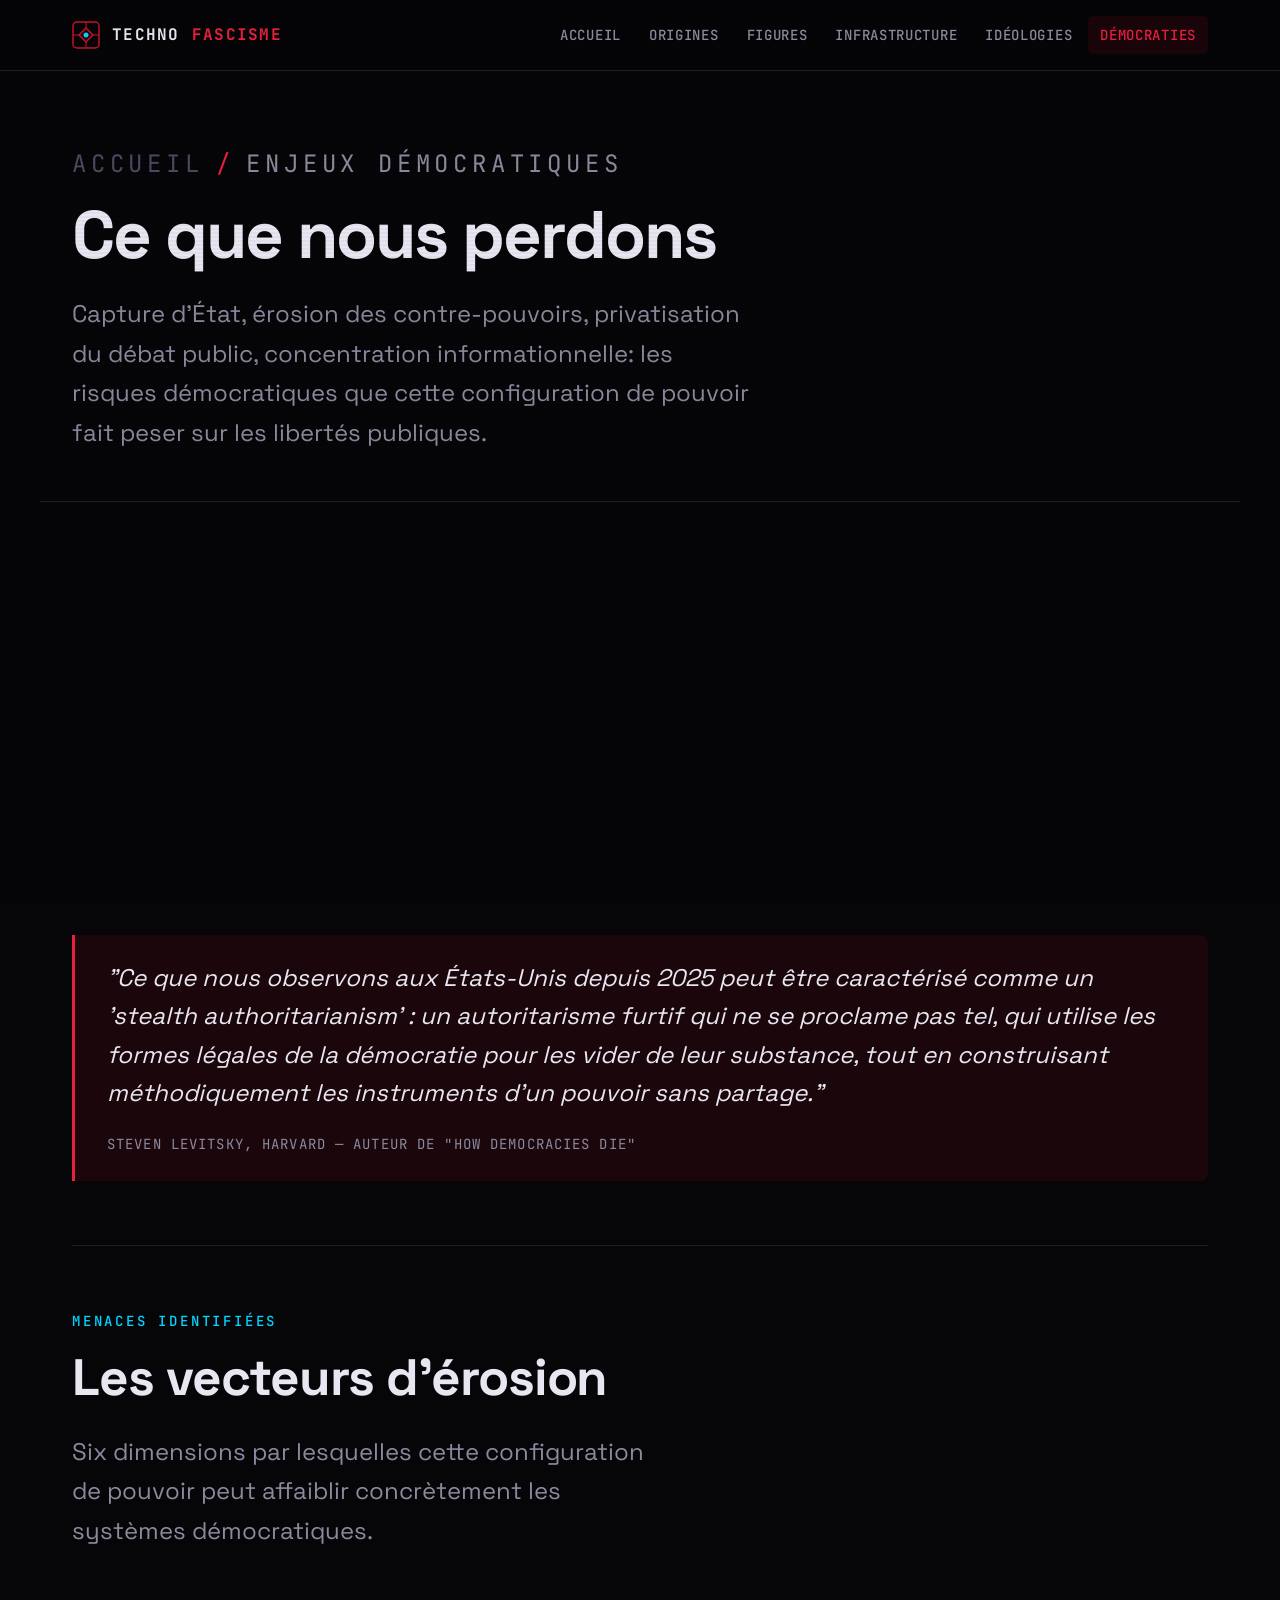
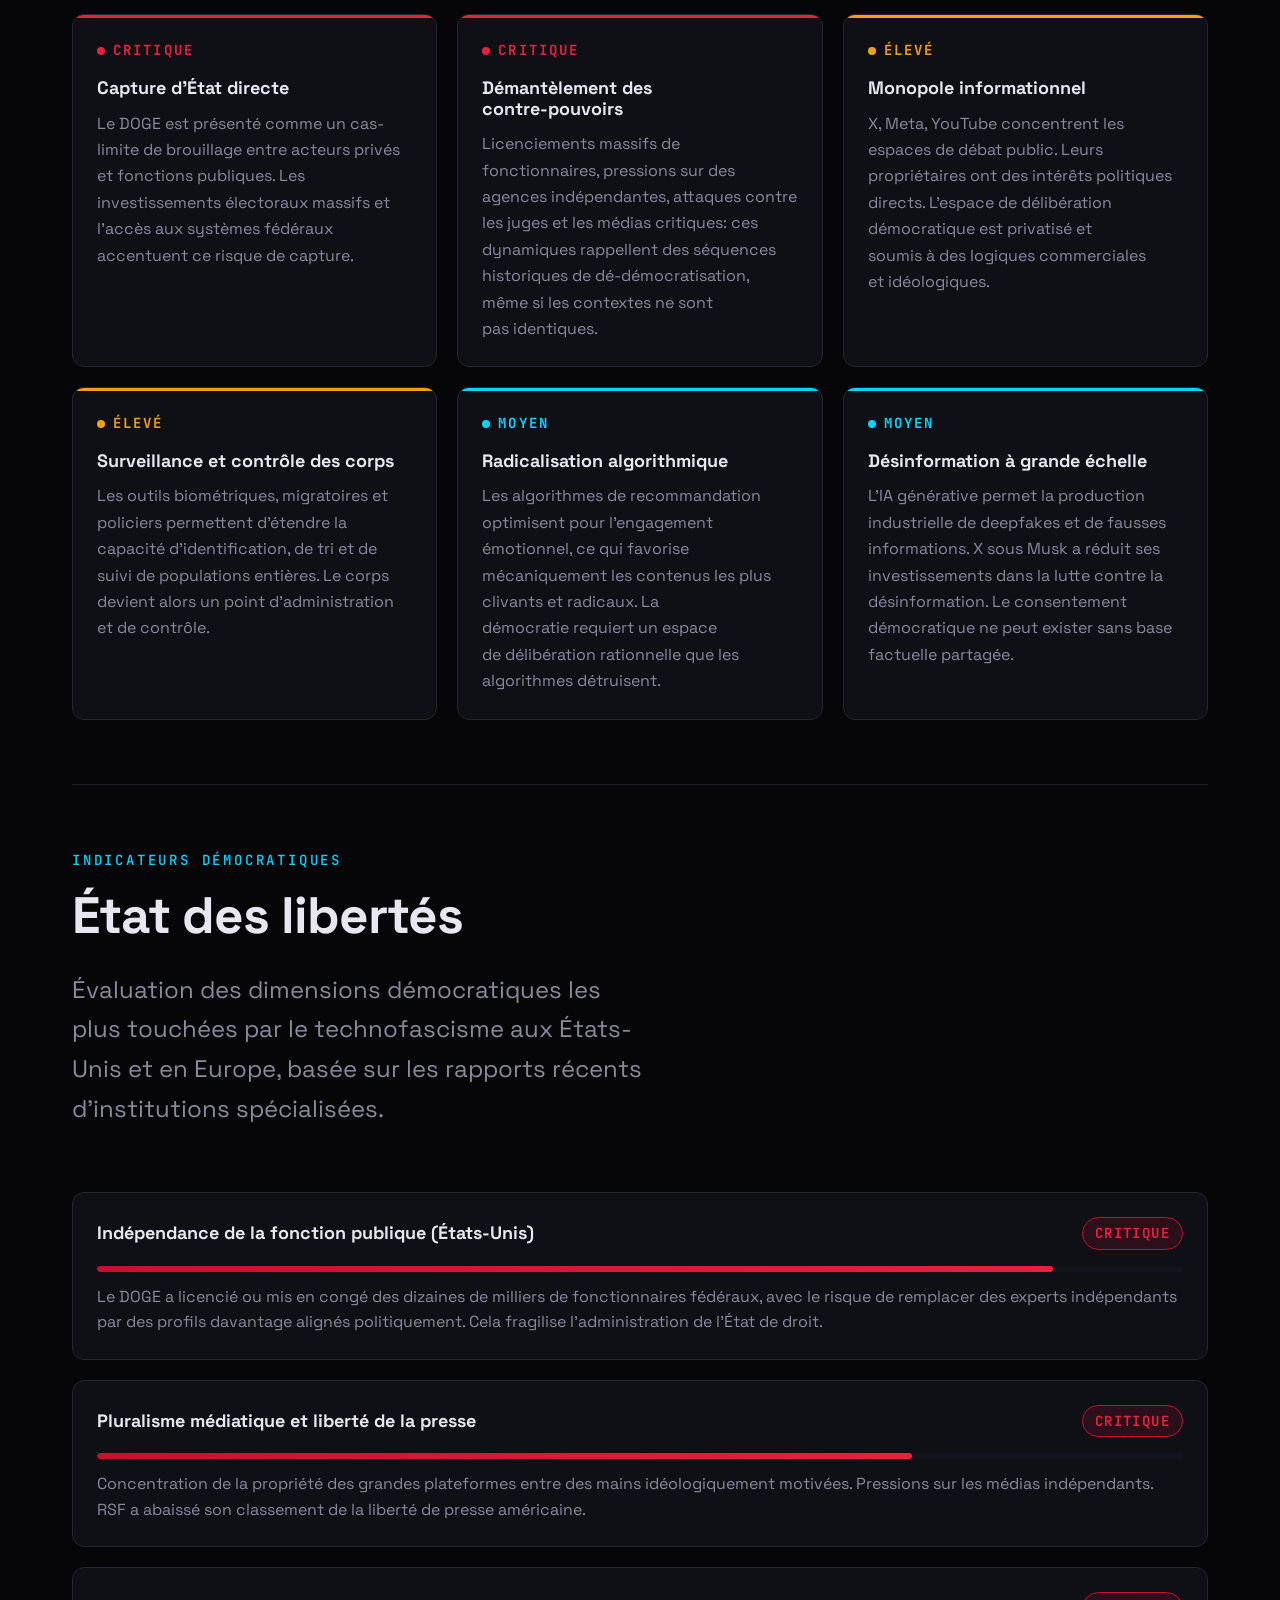
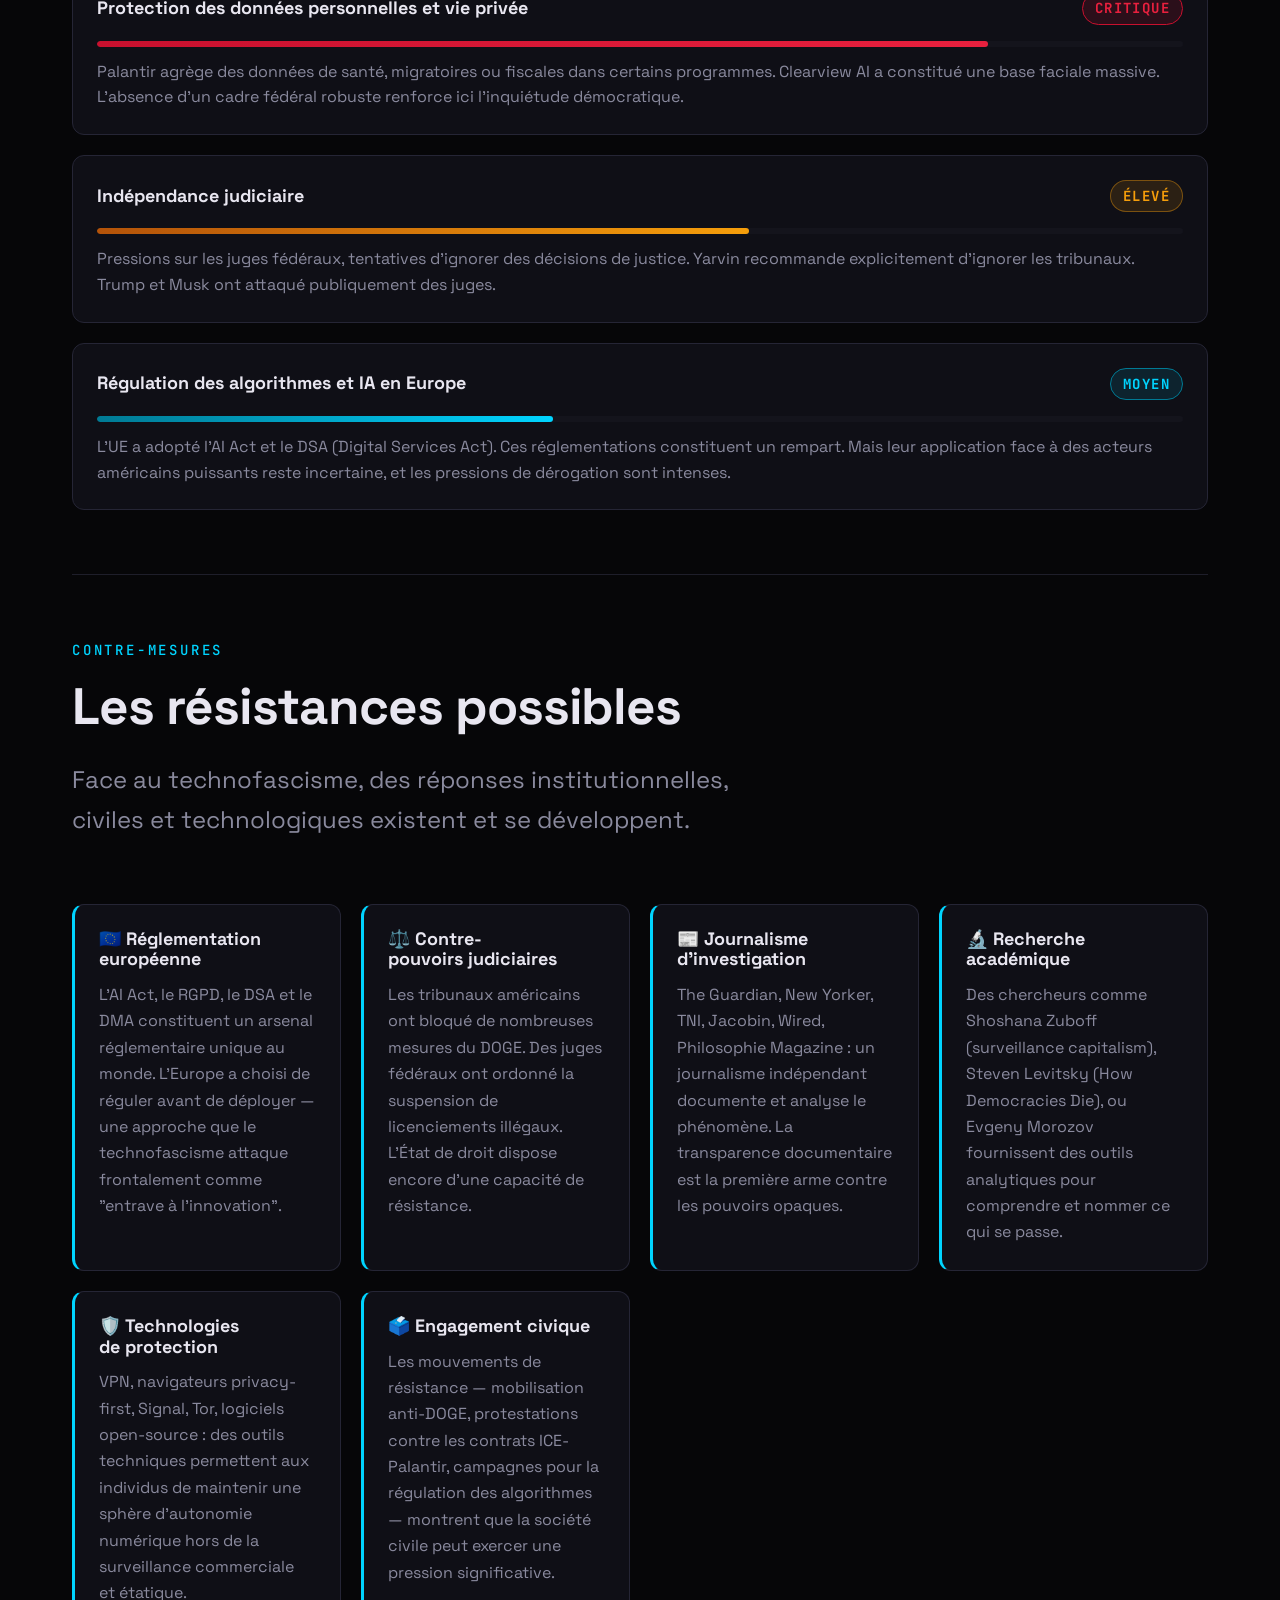
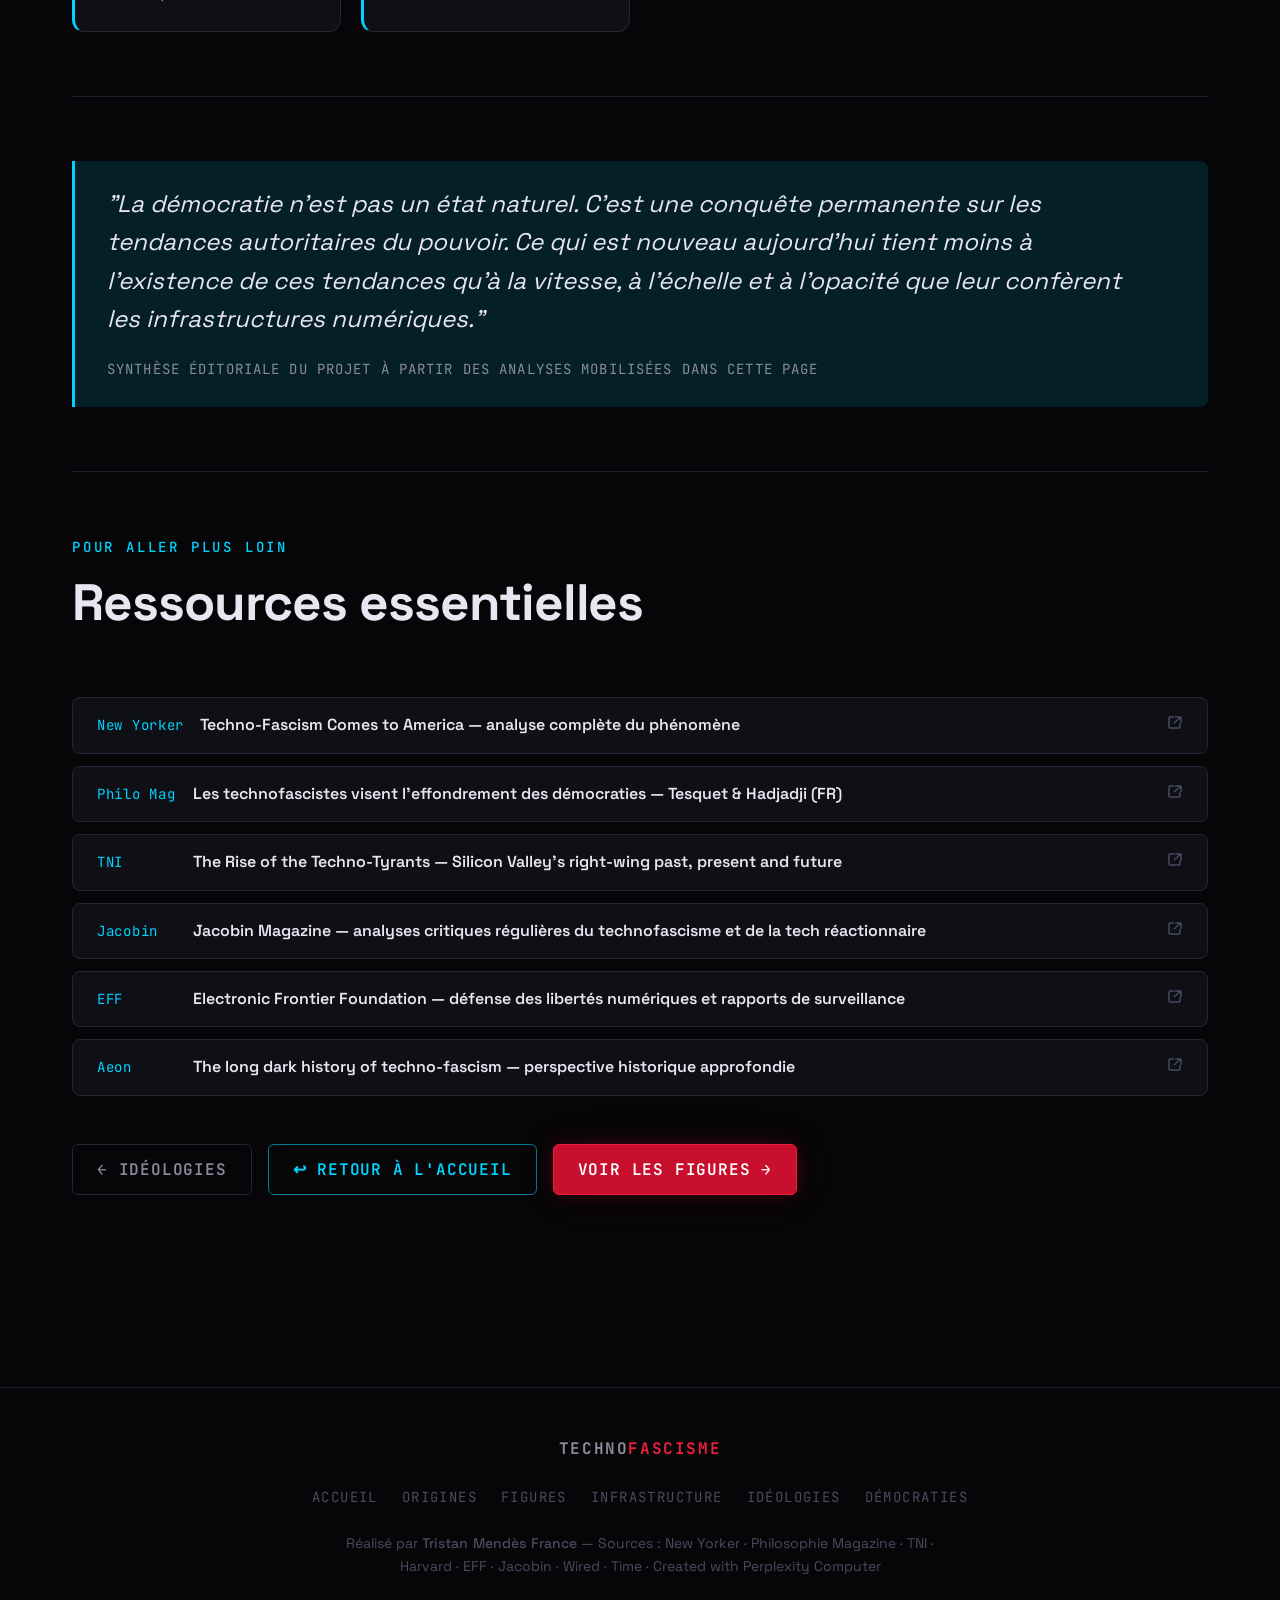
==== commit 76ab3993: "MAJ codex" ====
--- a/pages/democraties.html
+++ b/pages/democraties.html
@@ -141,11 +141,17 @@
     Enjeux démocratiques
   </p>
   <h1>Ce que nous perdons</h1>
-  <p>Capture d'État, érosion des contre-pouvoirs, privatisation du débat public, concentration informationnelle : les enjeux concrets du technofascisme pour nos démocraties et nos libertés.</p>
+  <p>Capture d'État, érosion des contre-pouvoirs, privatisation du débat public, concentration informationnelle: les risques démocratiques que cette configuration de pouvoir fait peser sur les libertés publiques.</p>
 </div>
 
 <main>
   <div class="section">
+
+    <div class="card fade-in" style="margin-bottom: var(--space-12); border-left: 3px solid var(--color-amber)">
+      <div class="card-label">Clé de lecture</div>
+      <h3>Une page sur les risques, pas sur les certitudes absolues</h3>
+      <p>Les formulations ci-dessous décrivent des mécanismes de fragilisation démocratique documentés ou observables. Elles doivent être lues comme une analyse de risques et de tendances, non comme l'annonce d'un basculement définitivement accompli partout de la même manière.</p>
+    </div>
 
     <!-- OPENING QUOTE -->
     <div class="quote-block fade-in">
@@ -159,7 +165,7 @@
     <div class="section-header fade-in">
       <span class="section-eyebrow">Menaces identifiées</span>
       <h2 class="section-title">Les vecteurs d'érosion</h2>
-      <p class="section-lead">Quatre dimensions par lesquelles le technofascisme affaiblit concrètement les systèmes démocratiques.</p>
+      <p class="section-lead">Six dimensions par lesquelles cette configuration de pouvoir peut affaiblir concrètement les systèmes démocratiques.</p>
     </div>
 
     <div class="warning-grid fade-in">
@@ -167,13 +173,13 @@
       <div class="warning-card danger">
         <div class="warning-level"><div class="warning-dot"></div>CRITIQUE</div>
         <h3>Capture d'État directe</h3>
-        <p>Le DOGE accède aux systèmes fédéraux sans mandat légal. Des oligarques privés dictent des politiques publiques via leurs investissements électoraux. La frontière entre intérêt privé et pouvoir public est dissoute.</p>
+        <p>Le DOGE est présenté comme un cas-limite de brouillage entre acteurs privés et fonctions publiques. Les investissements électoraux massifs et l'accès aux systèmes fédéraux accentuent ce risque de capture.</p>
       </div>
 
       <div class="warning-card danger">
         <div class="warning-level"><div class="warning-dot"></div>CRITIQUE</div>
         <h3>Démantèlement des contre-pouvoirs</h3>
-        <p>Licenciement massif de fonctionnaires indépendants, tentatives de mise sous tutelle de la justice, pression sur les médias critiques, démantèlement des agences de régulation. Le fascisme historique opérait ainsi.</p>
+        <p>Licenciements massifs de fonctionnaires, pressions sur des agences indépendantes, attaques contre les juges et les médias critiques: ces dynamiques rappellent des séquences historiques de dé-démocratisation, même si les contextes ne sont pas identiques.</p>
       </div>
 
       <div class="warning-card critical">
@@ -185,7 +191,7 @@
       <div class="warning-card critical">
         <div class="warning-level"><div class="warning-dot"></div>ÉLEVÉ</div>
         <h3>Surveillance et contrôle des corps</h3>
-        <p>Palantir/ICE cible des populations entières sur critère ethnique. La biométrie faciale identifie des manifestants. Les données de santé sont croisées avec des données migratoires. Le corps devient un point de contrôle.</p>
+        <p>Les outils biométriques, migratoires et policiers permettent d'étendre la capacité d'identification, de tri et de suivi de populations entières. Le corps devient alors un point d'administration et de contrôle.</p>
       </div>
 
       <div class="warning-card alert">
@@ -218,7 +224,7 @@
           <span class="risk-level risk-critical">CRITIQUE</span>
         </div>
         <div class="risk-bar-track"><div class="risk-bar-fill red" data-width="88"></div></div>
-        <p>Le DOGE a licencié ou mis en congé des dizaines de milliers de fonctionnaires fédéraux, remplaçant des experts indépendants par des loyalistes. Fragilise l'administration de l'État de droit.</p>
+        <p>Le DOGE a licencié ou mis en congé des dizaines de milliers de fonctionnaires fédéraux, avec le risque de remplacer des experts indépendants par des profils davantage alignés politiquement. Cela fragilise l'administration de l'État de droit.</p>
       </div>
 
       <div class="risk-meter">
@@ -236,7 +242,7 @@
           <span class="risk-level risk-critical">CRITIQUE</span>
         </div>
         <div class="risk-bar-track"><div class="risk-bar-fill red" data-width="82"></div></div>
-        <p>Palantir accède aux données de santé, migratoires, fiscales. Clearview AI constitue une base de donnée faciale universelle. Aucune loi fédérale américaine n'encadre ces pratiques.</p>
+        <p>Palantir agrège des données de santé, migratoires ou fiscales dans certains programmes. Clearview AI a constitué une base faciale massive. L'absence d'un cadre fédéral robuste renforce ici l'inquiétude démocratique.</p>
       </div>
 
       <div class="risk-meter">
@@ -305,8 +311,8 @@
 
     <!-- FINAL QUOTE -->
     <div class="quote-block cyan fade-in">
-      <blockquote>"La démocratie n'est pas un état naturel. C'est une conquête permanente sur les tendances autoritaires du pouvoir. Ce qui se passe aujourd'hui n'est pas inédit — c'est ce que les démocraties du XXe siècle ont déjà affronté. Ce qui est nouveau, c'est la vitesse et l'échelle que la technologie confère à ces tendances."</blockquote>
-      <cite>Synthèse d'analyse — Harvard, TNI, Philosophie Magazine, 2025-2026</cite>
+      <blockquote>"La démocratie n'est pas un état naturel. C'est une conquête permanente sur les tendances autoritaires du pouvoir. Ce qui est nouveau aujourd'hui tient moins à l'existence de ces tendances qu'à la vitesse, à l'échelle et à l'opacité que leur confèrent les infrastructures numériques."</blockquote>
+      <cite>Synthèse éditoriale du projet à partir des analyses mobilisées dans cette page</cite>
     </div>
 
     <hr class="section-divider">
--- a/css/style.css
+++ b/css/style.css
@@ -1434,3 +1434,24 @@
   .stats-grid { grid-template-columns: 1fr; }
   .hero-cta-group { flex-direction: column; align-items: center; }
 }
+
+@media (prefers-reduced-motion: reduce) {
+  html {
+    scroll-behavior: auto;
+  }
+
+  *, *::before, *::after {
+    animation-duration: 0.01ms !important;
+    animation-iteration-count: 1 !important;
+    transition-duration: 0.01ms !important;
+  }
+
+  .hero-grid-bg,
+  .hero-glow,
+  .marquee-track,
+  .hero-scroll-hint,
+  .glitch::before,
+  .glitch::after {
+    animation: none !important;
+  }
+}
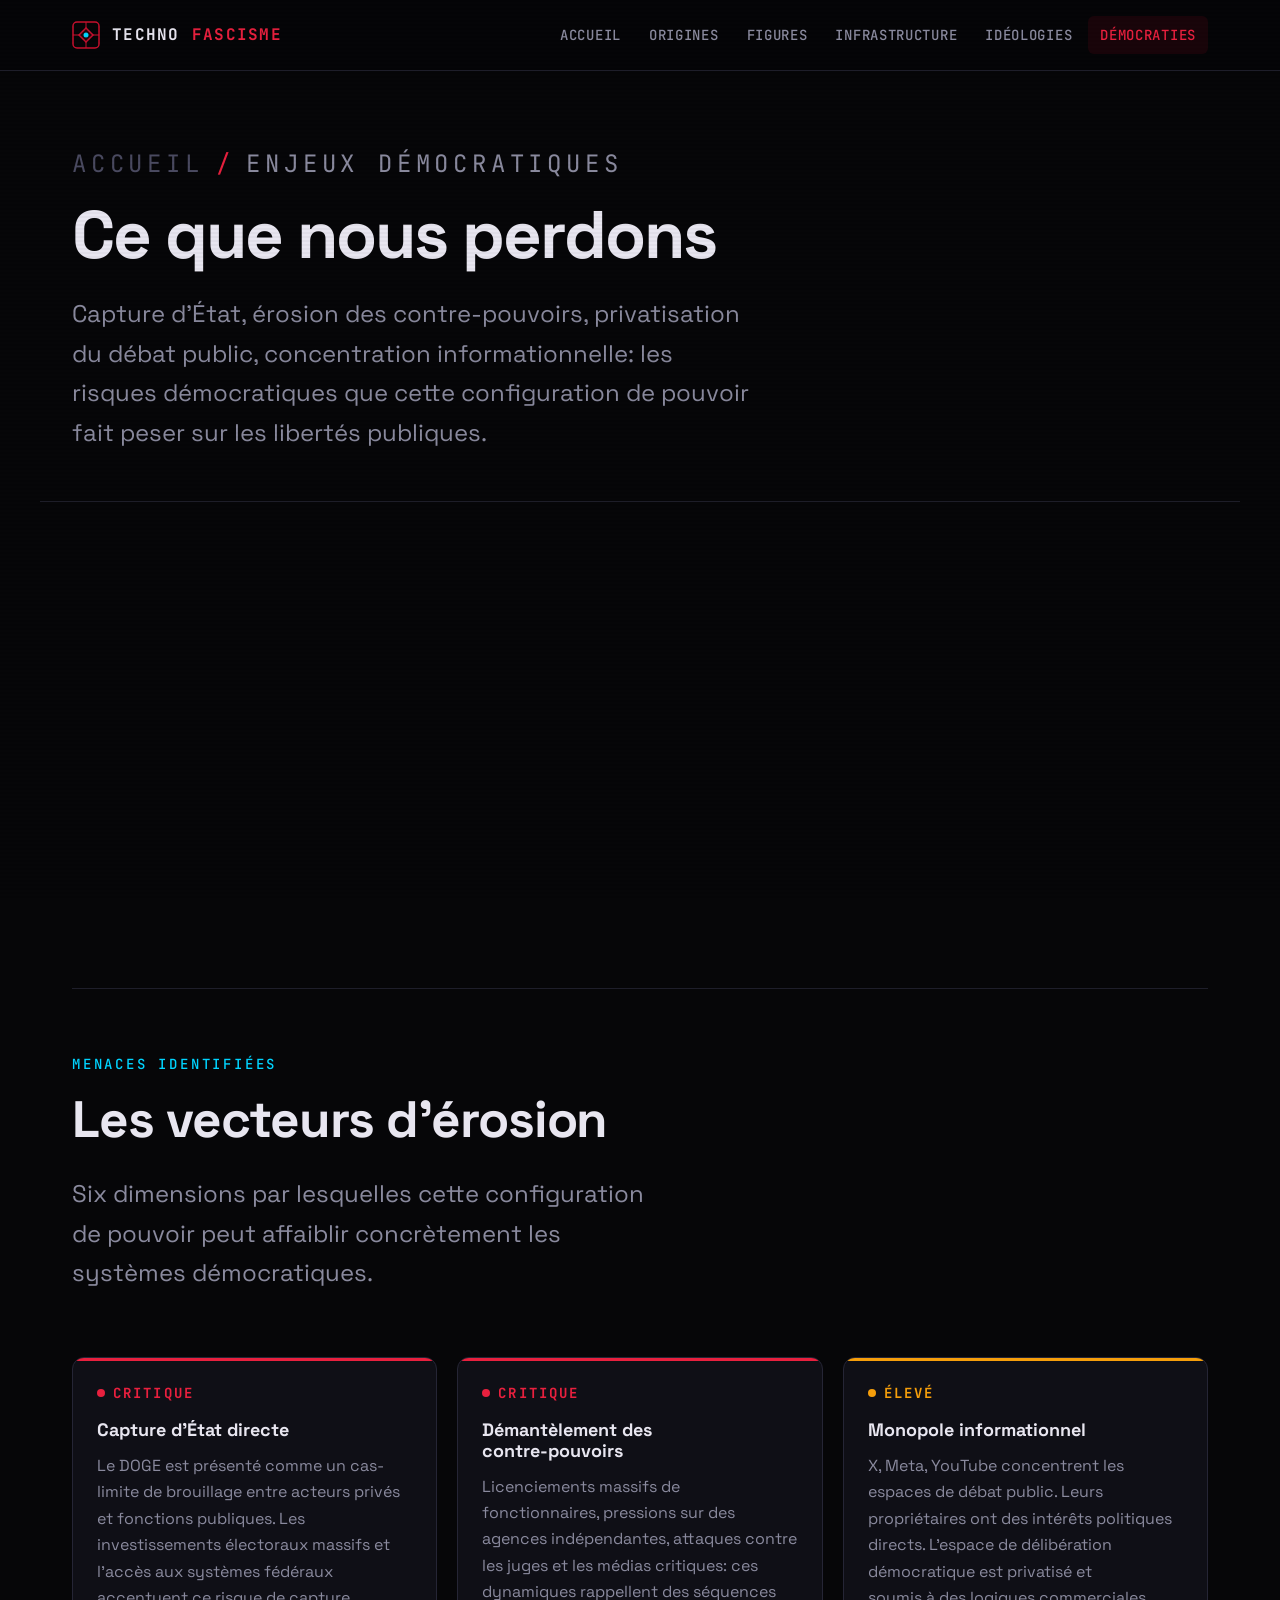
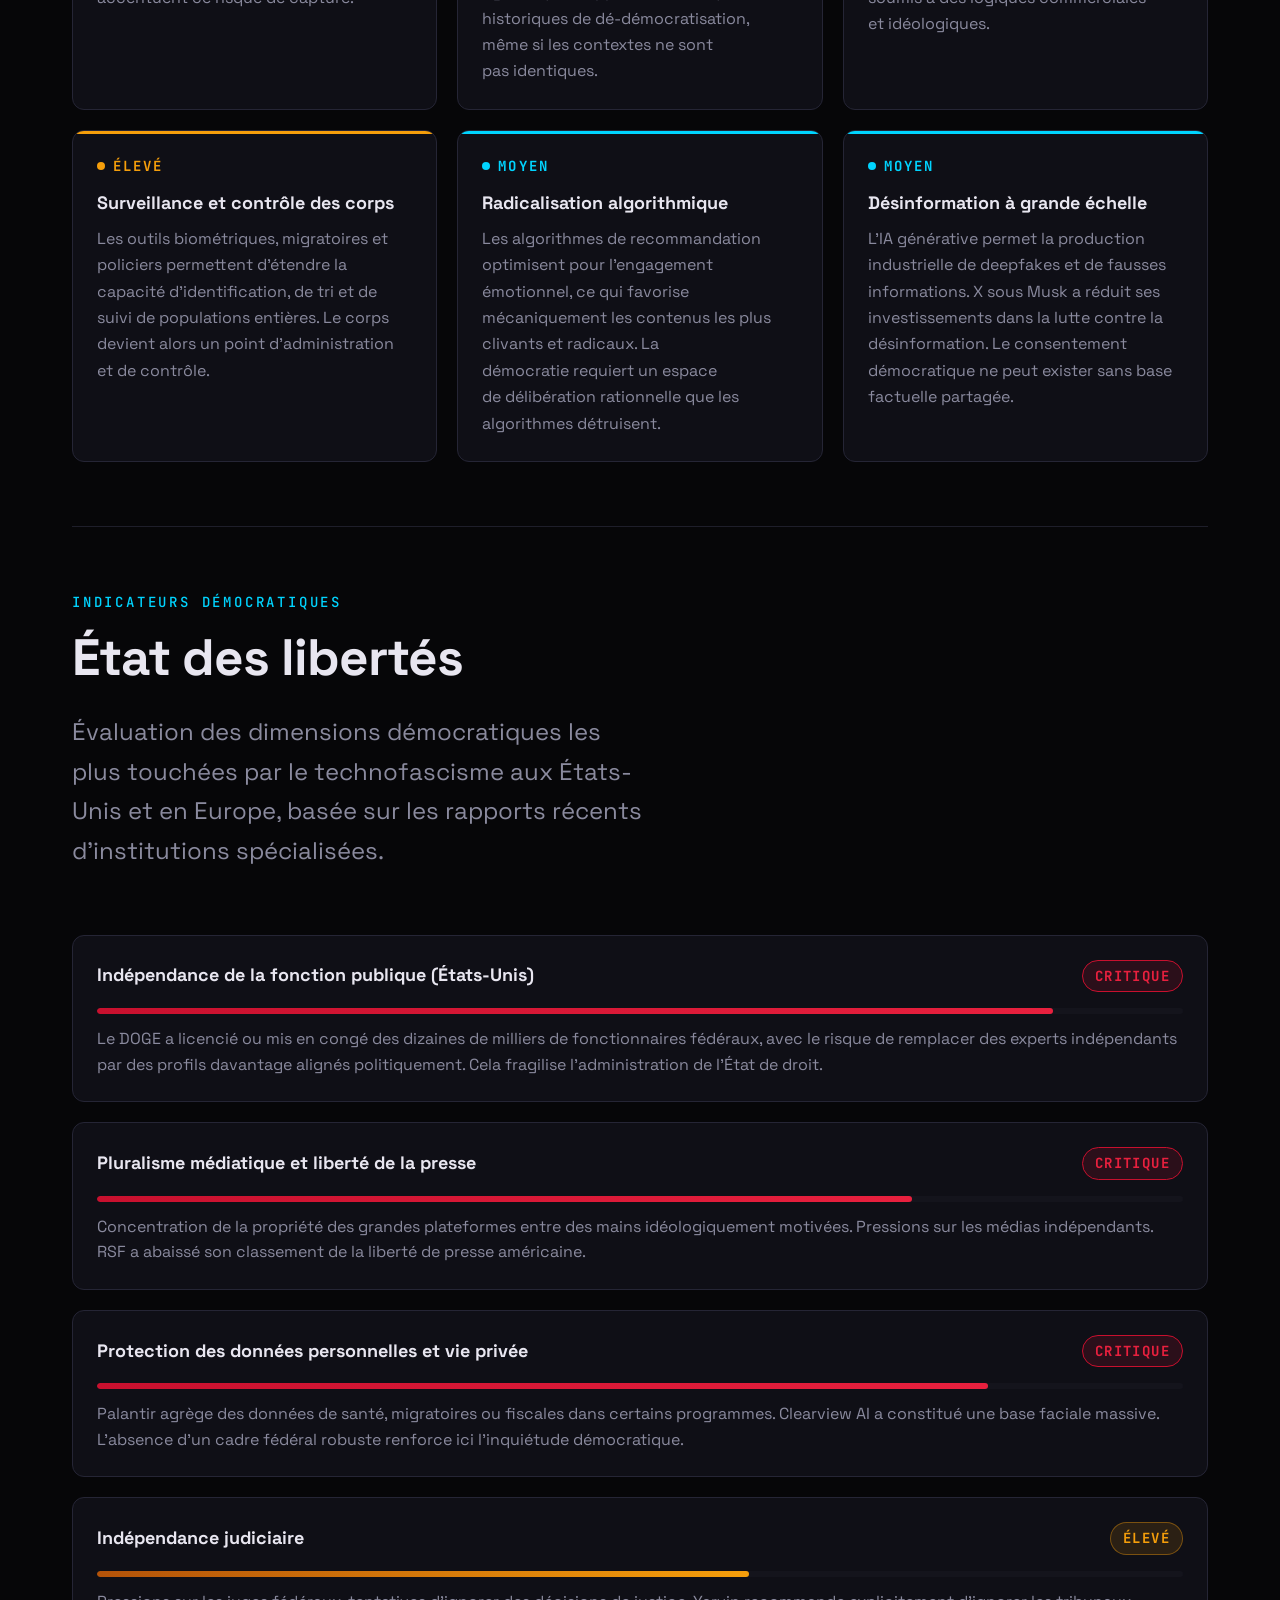
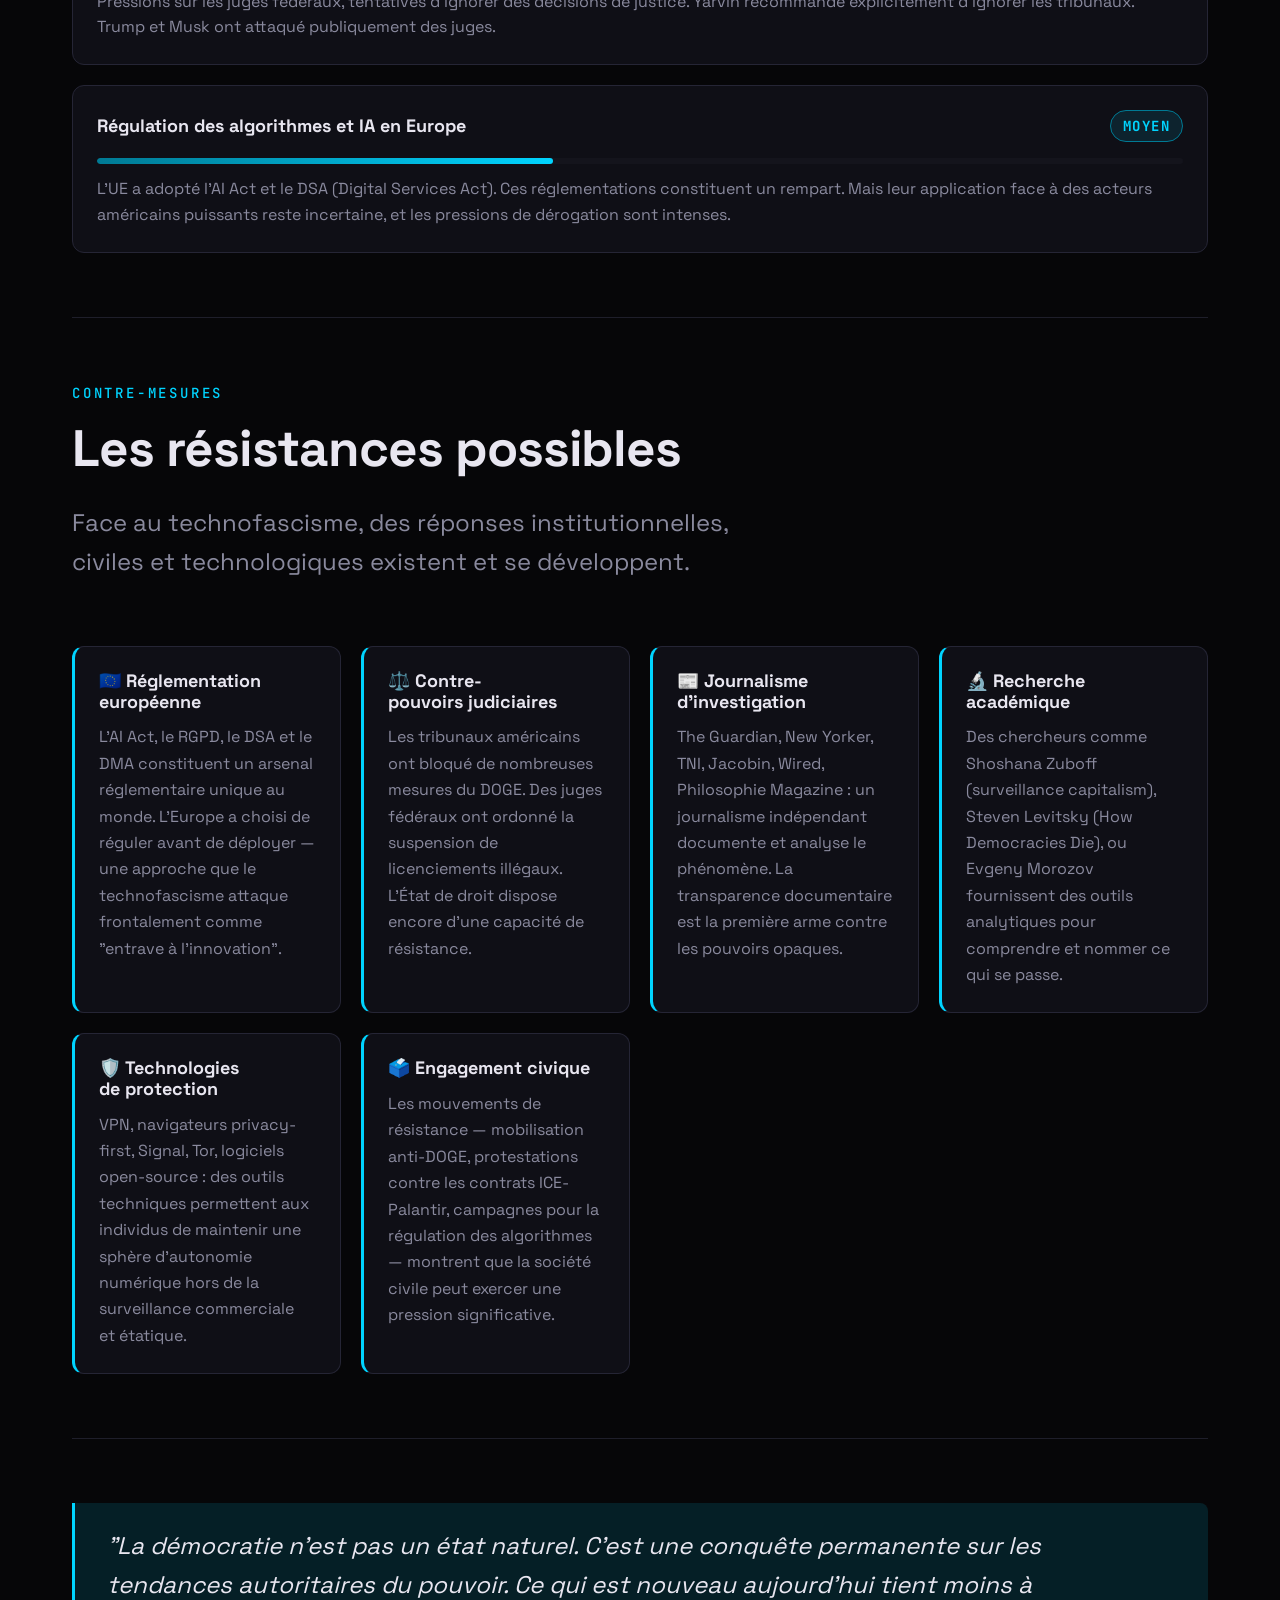
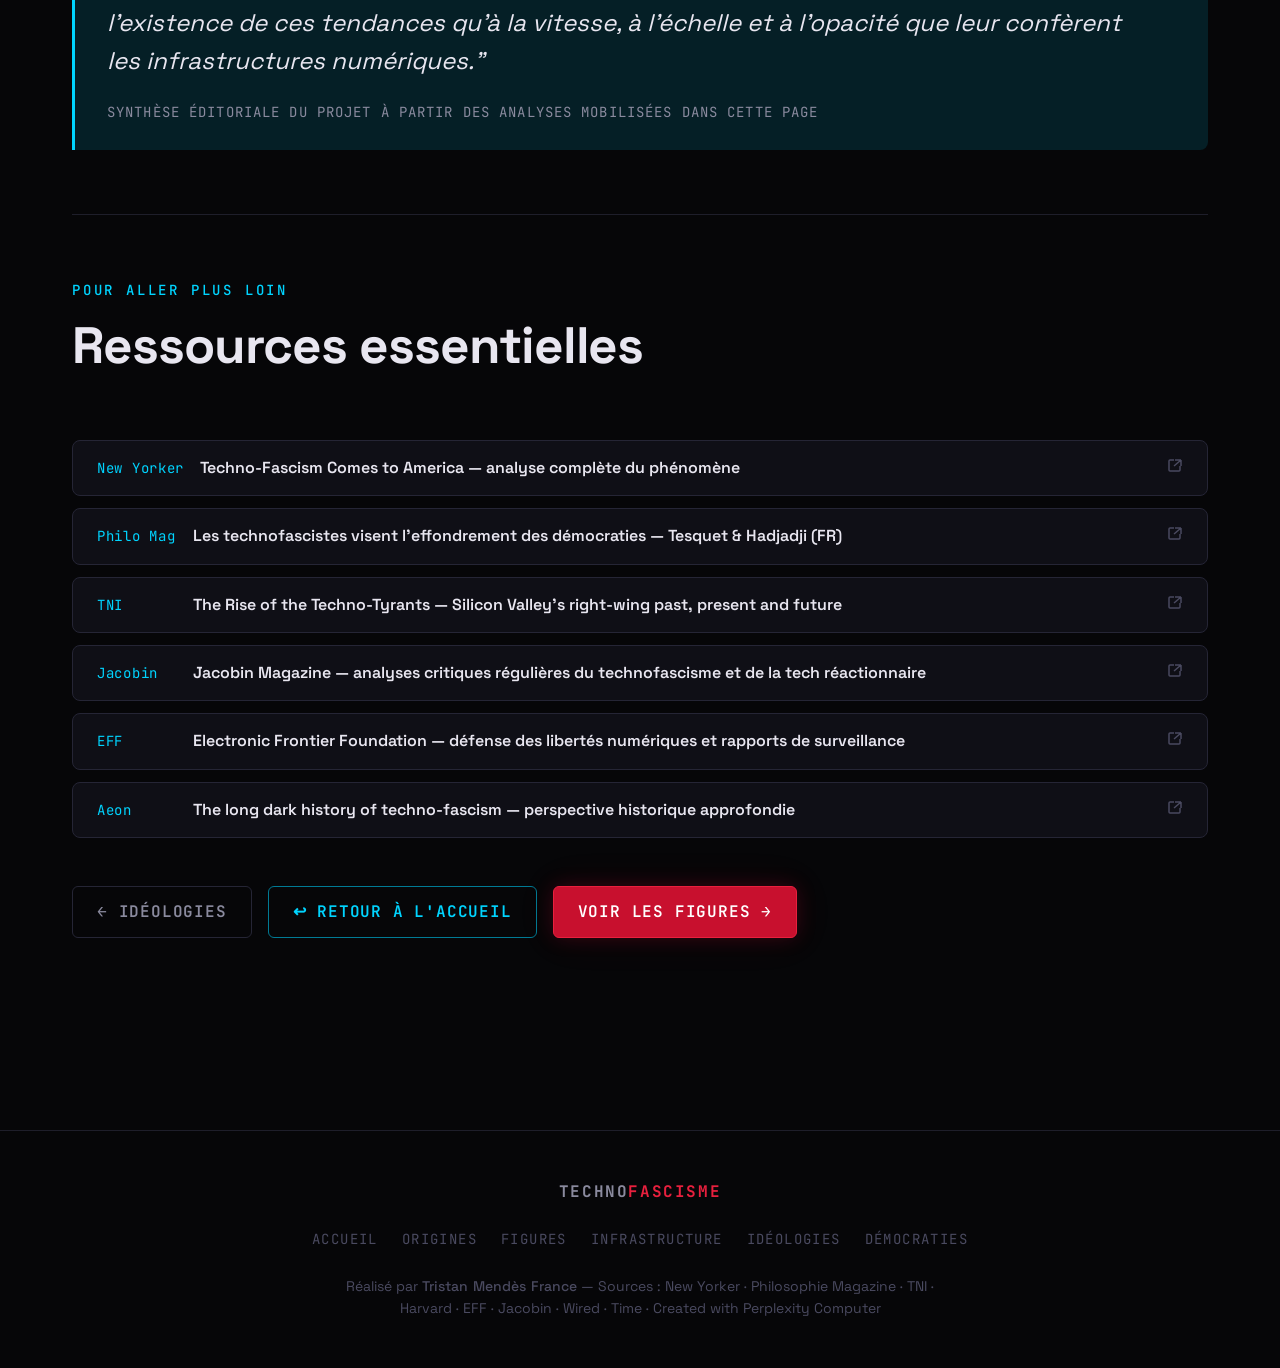
==== commit 55d8bf78: "codex V2" ====
--- a/pages/democraties.html
+++ b/pages/democraties.html
@@ -147,12 +147,6 @@
 <main>
   <div class="section">
 
-    <div class="card fade-in" style="margin-bottom: var(--space-12); border-left: 3px solid var(--color-amber)">
-      <div class="card-label">Clé de lecture</div>
-      <h3>Une page sur les risques, pas sur les certitudes absolues</h3>
-      <p>Les formulations ci-dessous décrivent des mécanismes de fragilisation démocratique documentés ou observables. Elles doivent être lues comme une analyse de risques et de tendances, non comme l'annonce d'un basculement définitivement accompli partout de la même manière.</p>
-    </div>
-
     <!-- OPENING QUOTE -->
     <div class="quote-block fade-in">
       <blockquote>"Ce que nous observons aux États-Unis depuis 2025 peut être caractérisé comme un 'stealth authoritarianism' : un autoritarisme furtif qui ne se proclame pas tel, qui utilise les formes légales de la démocratie pour les vider de leur substance, tout en construisant méthodiquement les instruments d'un pouvoir sans partage."</blockquote>
--- a/css/style.css
+++ b/css/style.css
@@ -224,9 +224,15 @@
   overflow: hidden;
 }
 
+.page-hero > *:not(.hero-grid-bg):not(.hero-glow-red):not(.hero-glow-cyan) {
+  position: relative;
+  z-index: 1;
+}
+
 .hero-grid-bg {
   position: absolute;
   inset: 0;
+  pointer-events: none;
   background-image:
     linear-gradient(rgba(200, 16, 46, 0.05) 1px, transparent 1px),
     linear-gradient(90deg, rgba(200, 16, 46, 0.05) 1px, transparent 1px);
@@ -988,13 +994,13 @@
   border: 1px solid var(--color-border);
   border-radius: var(--radius-xl);
   overflow: hidden;
-  cursor: grab;
-}
-
-.network-container:active { cursor: grabbing; }
+  cursor: default;
+}
 
 .network-container canvas {
   display: block;
+  width: 100%;
+  height: 100%;
 }
 
 /* ── Ideology pills grid ─────────────────────────────────────── */
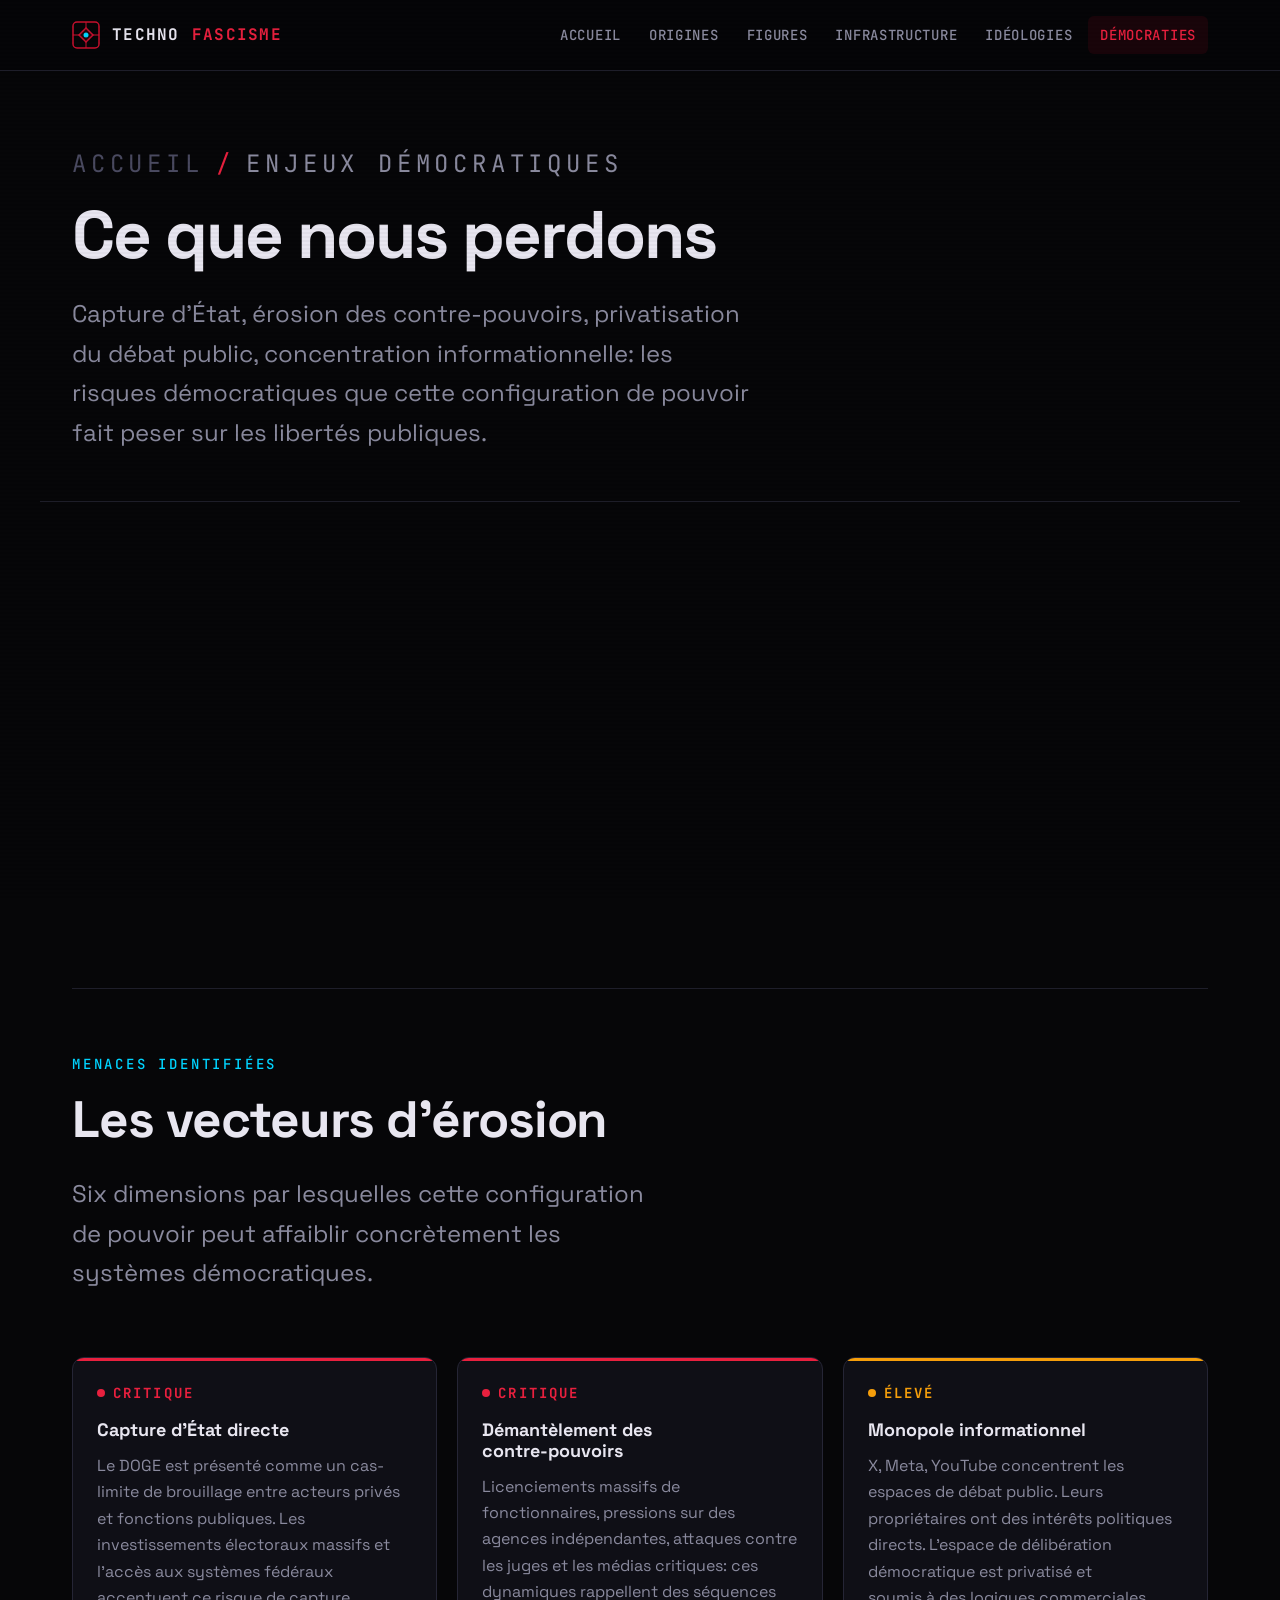
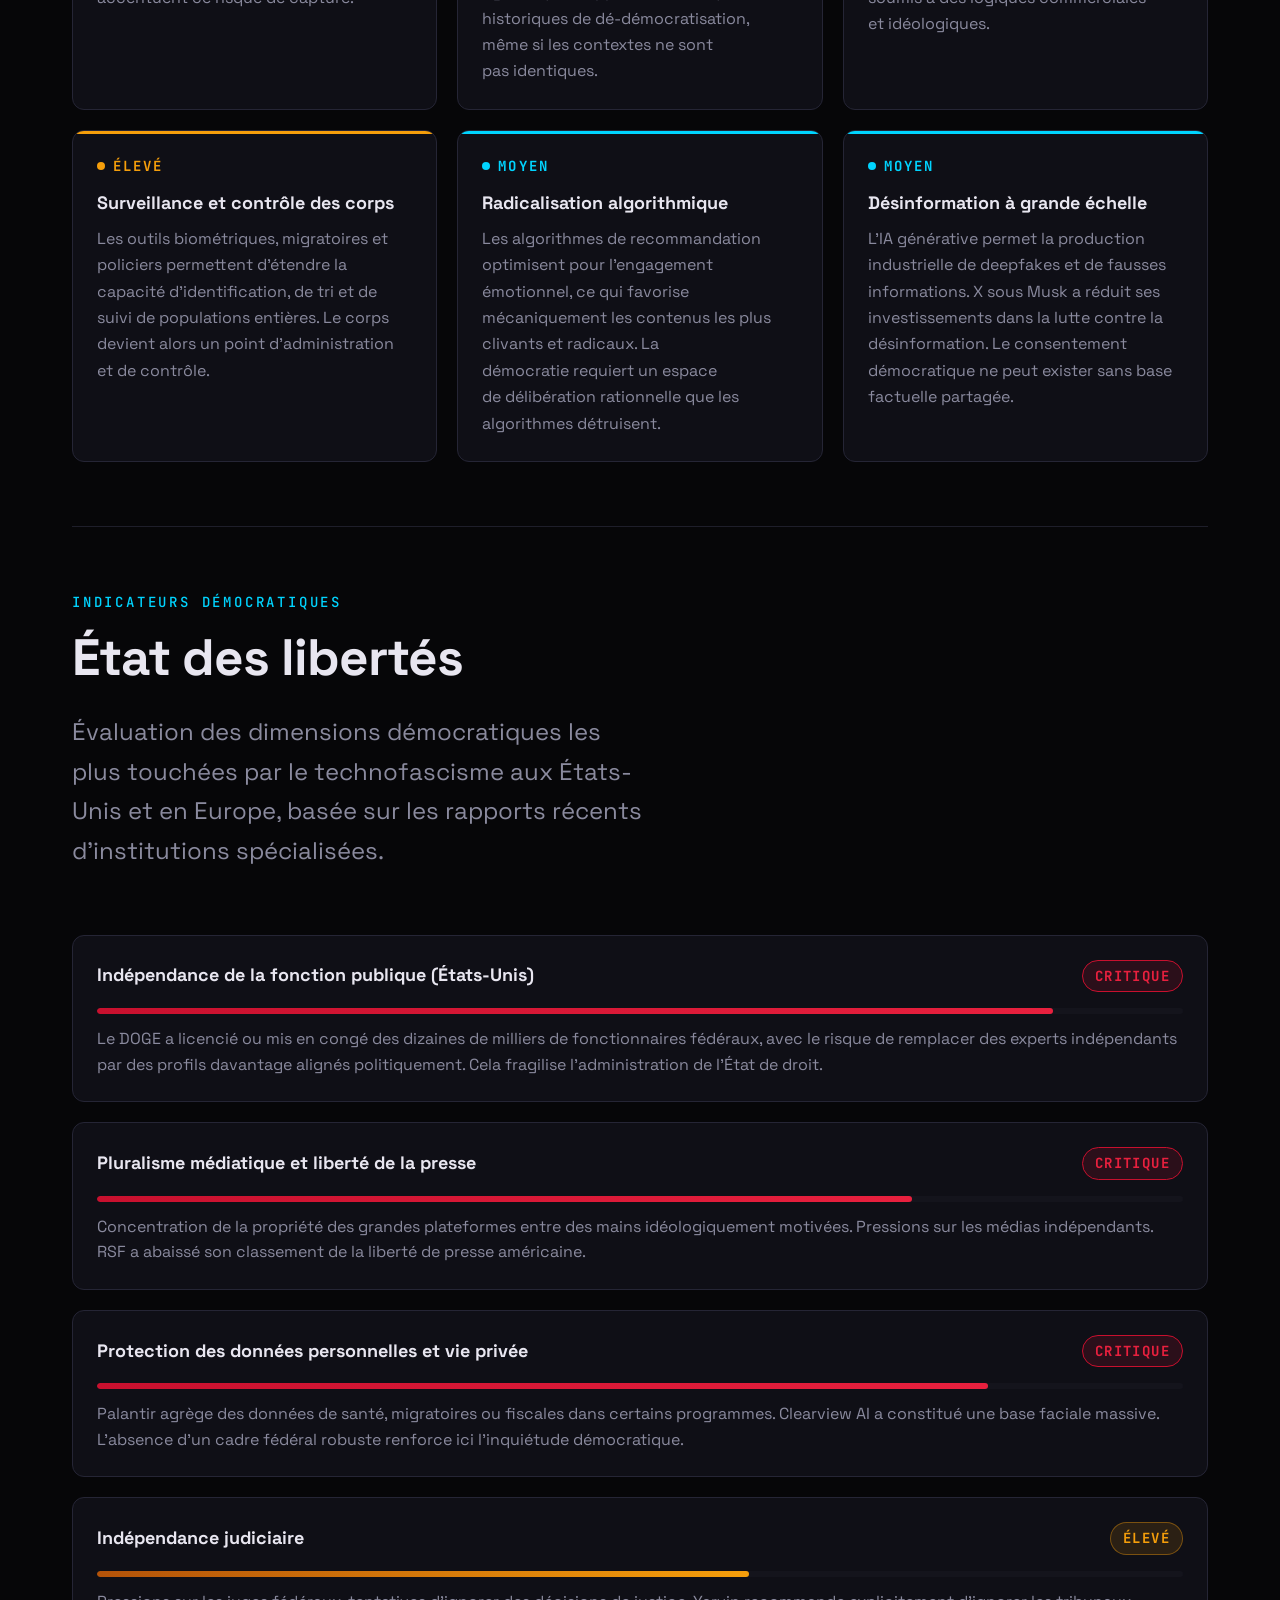
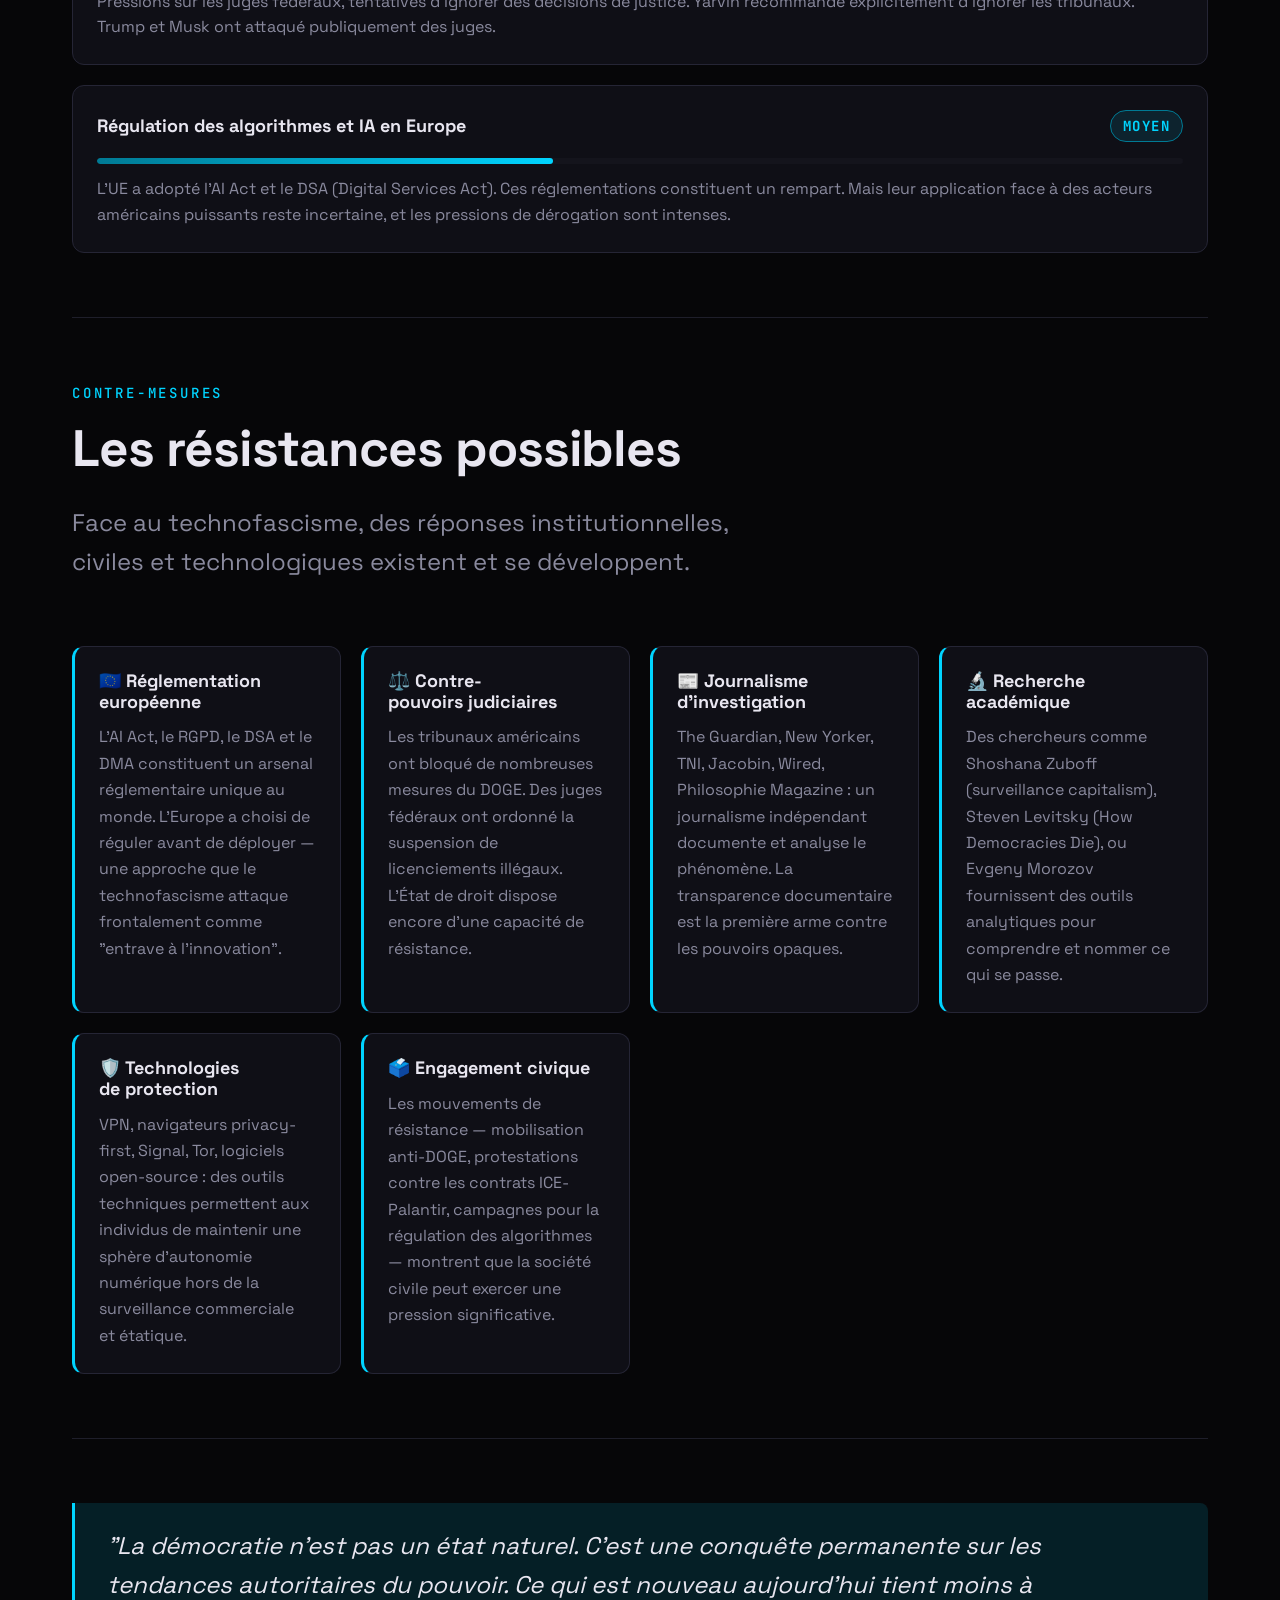
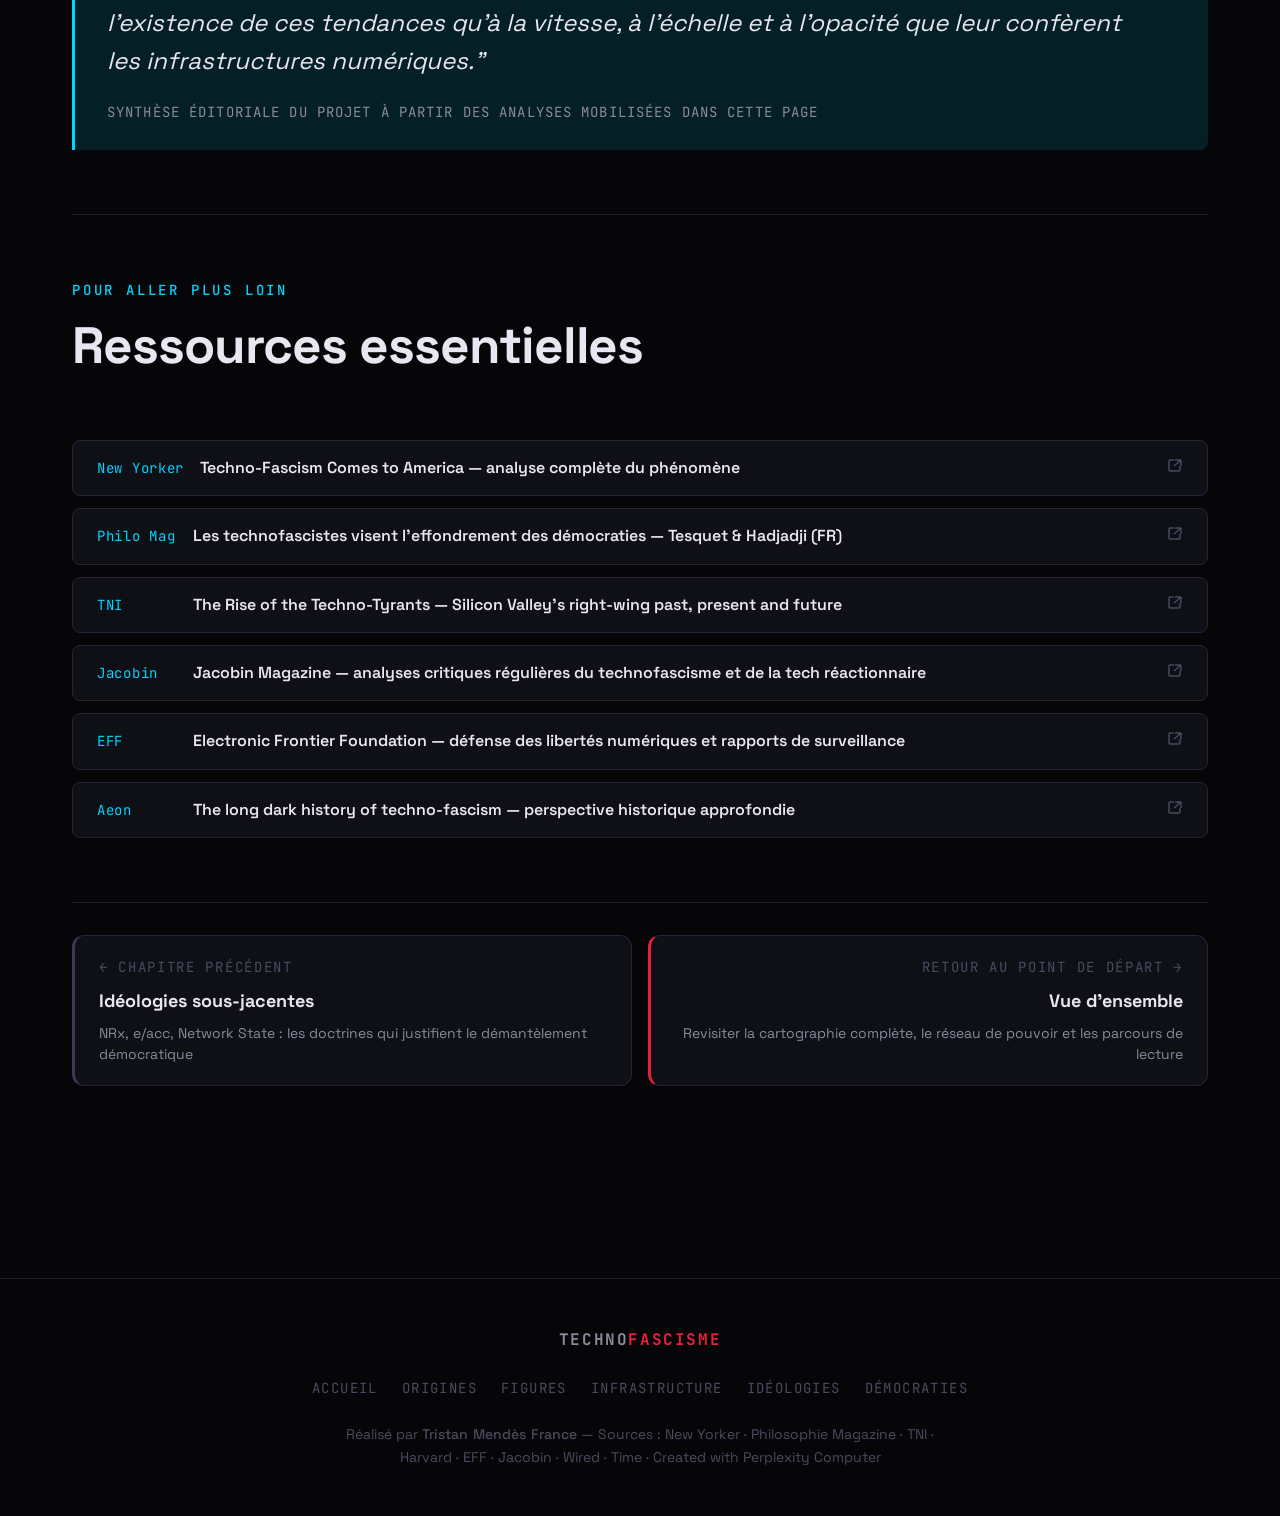
==== commit 97bcd34f: "Améliore l'ergonomie et la navigation de l'infographie interactive - Corrige le bug des jauges de ri" ====
--- a/pages/democraties.html
+++ b/pages/democraties.html
@@ -351,11 +351,18 @@
     </div>
 
     <!-- FINAL NAV -->
-    <div style="display:flex; gap:var(--space-4); margin-top:var(--space-12); flex-wrap:wrap; align-items:center">
-      <a href="ideologies.html" class="btn btn-ghost">← Idéologies</a>
-      <a href="../index.html" class="btn btn-secondary">↩ Retour à l'accueil</a>
-      <a href="figures.html" class="btn btn-primary">Voir les figures →</a>
-    </div>
+    <nav class="chapter-nav" aria-label="Navigation entre chapitres">
+      <a href="ideologies.html" class="chapter-nav-card prev">
+        <span class="chapter-nav-direction">← Chapitre précédent</span>
+        <span class="chapter-nav-title">Idéologies sous-jacentes</span>
+        <span class="chapter-nav-desc">NRx, e/acc, Network State : les doctrines qui justifient le démantèlement démocratique</span>
+      </a>
+      <a href="../index.html" class="chapter-nav-card next">
+        <span class="chapter-nav-direction">Retour au point de départ →</span>
+        <span class="chapter-nav-title">Vue d'ensemble</span>
+        <span class="chapter-nav-desc">Revisiter la cartographie complète, le réseau de pouvoir et les parcours de lecture</span>
+      </a>
+    </nav>
 
   </div>
 </main>
--- a/css/style.css
+++ b/css/style.css
@@ -1441,6 +1441,170 @@
   .hero-cta-group { flex-direction: column; align-items: center; }
 }
 
+/* ── Inter-page navigation (continuer la lecture) ───────────── */
+.chapter-nav {
+  display: grid;
+  grid-template-columns: 1fr 1fr;
+  gap: var(--space-4);
+  margin-top: var(--space-16);
+  padding-top: var(--space-8);
+  border-top: 1px solid var(--color-divider);
+}
+
+.chapter-nav-card {
+  display: flex;
+  flex-direction: column;
+  gap: var(--space-2);
+  padding: var(--space-5) var(--space-6);
+  background: var(--color-surface-card);
+  border: 1px solid var(--color-border);
+  border-radius: var(--radius-xl);
+  text-decoration: none;
+  transition: border-color var(--transition), transform var(--transition), box-shadow var(--transition);
+}
+
+.chapter-nav-card:hover {
+  border-color: var(--color-border-bright);
+  transform: translateY(-2px);
+  box-shadow: var(--shadow-card);
+}
+
+.chapter-nav-card.next {
+  text-align: right;
+  border-left: 3px solid var(--color-red-bright);
+}
+
+.chapter-nav-card.prev {
+  border-left: 3px solid var(--color-border-bright);
+}
+
+.chapter-nav-card.next:hover {
+  border-color: var(--color-red-bright);
+}
+
+.chapter-nav-direction {
+  font-family: var(--font-mono);
+  font-size: var(--text-xs);
+  letter-spacing: 0.12em;
+  text-transform: uppercase;
+  color: var(--color-text-faint);
+}
+
+.chapter-nav-title {
+  font-size: var(--text-base);
+  font-weight: 700;
+  color: var(--color-text);
+}
+
+.chapter-nav-desc {
+  font-size: var(--text-xs);
+  color: var(--color-text-muted);
+  line-height: 1.5;
+}
+
+@media (max-width: 600px) {
+  .chapter-nav {
+    grid-template-columns: 1fr;
+  }
+  .chapter-nav-card.next {
+    text-align: left;
+  }
+}
+
+/* ── Scroll progress bar ─────────────────────────────────────── */
+#scroll-progress {
+  position: fixed;
+  top: 0;
+  left: 0;
+  height: 2px;
+  width: 0%;
+  background: linear-gradient(90deg, var(--color-red), var(--color-red-bright), var(--color-cyan));
+  z-index: 9998;
+  transition: width 0.1s linear;
+  pointer-events: none;
+}
+
+/* ── Back-to-top button ──────────────────────────────────────── */
+#back-to-top {
+  position: fixed;
+  bottom: var(--space-8);
+  right: var(--space-8);
+  width: 44px;
+  height: 44px;
+  border-radius: var(--radius-full);
+  background: var(--color-surface-card);
+  border: 1px solid var(--color-border-bright);
+  color: var(--color-text-muted);
+  display: flex;
+  align-items: center;
+  justify-content: center;
+  opacity: 0;
+  transform: translateY(10px);
+  transition: opacity var(--transition), transform var(--transition),
+              border-color var(--transition), color var(--transition),
+              box-shadow var(--transition);
+  z-index: 50;
+  pointer-events: none;
+}
+
+#back-to-top.visible {
+  opacity: 1;
+  transform: translateY(0);
+  pointer-events: auto;
+}
+
+#back-to-top:hover {
+  border-color: var(--color-red-bright);
+  color: var(--color-red-bright);
+  box-shadow: var(--shadow-red);
+}
+
+/* ── Stat card source tooltip ────────────────────────────────── */
+.stat-card[data-source] {
+  position: relative;
+}
+
+.stat-card[data-source]::after {
+  content: attr(data-source);
+  position: absolute;
+  bottom: calc(100% + 8px);
+  left: 50%;
+  transform: translateX(-50%);
+  background: var(--color-surface-offset);
+  border: 1px solid var(--color-border-bright);
+  border-radius: var(--radius-lg);
+  padding: var(--space-2) var(--space-3);
+  font-family: var(--font-mono);
+  font-size: 0.7rem;
+  color: var(--color-text-muted);
+  white-space: nowrap;
+  max-width: 280px;
+  white-space: normal;
+  text-align: center;
+  line-height: 1.4;
+  pointer-events: none;
+  opacity: 0;
+  transition: opacity var(--transition), transform var(--transition);
+  z-index: 10;
+}
+
+.stat-card[data-source]:hover::after {
+  opacity: 1;
+}
+
+@media (max-width: 768px) {
+  .stat-card[data-source]::after {
+    left: 0;
+    transform: none;
+    max-width: 100%;
+  }
+
+  #back-to-top {
+    bottom: var(--space-4);
+    right: var(--space-4);
+  }
+}
+
 @media (prefers-reduced-motion: reduce) {
   html {
     scroll-behavior: auto;
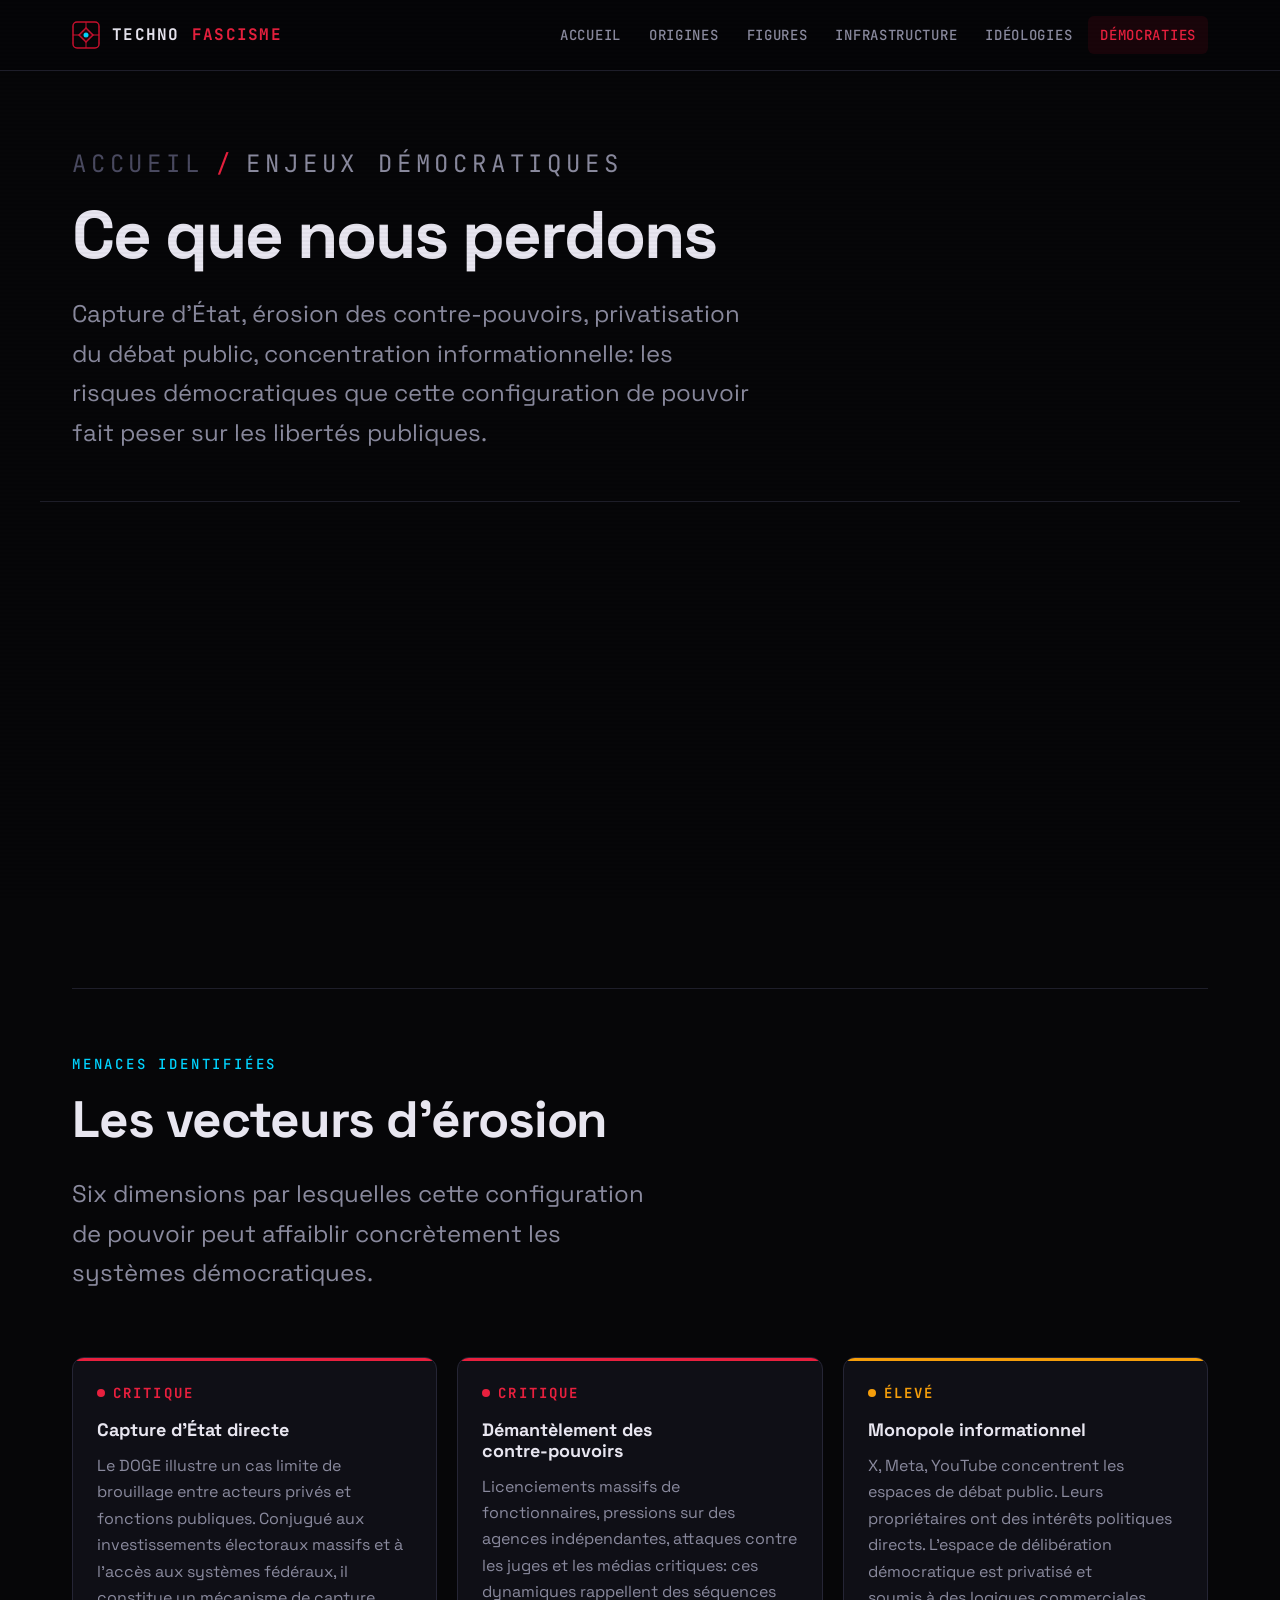
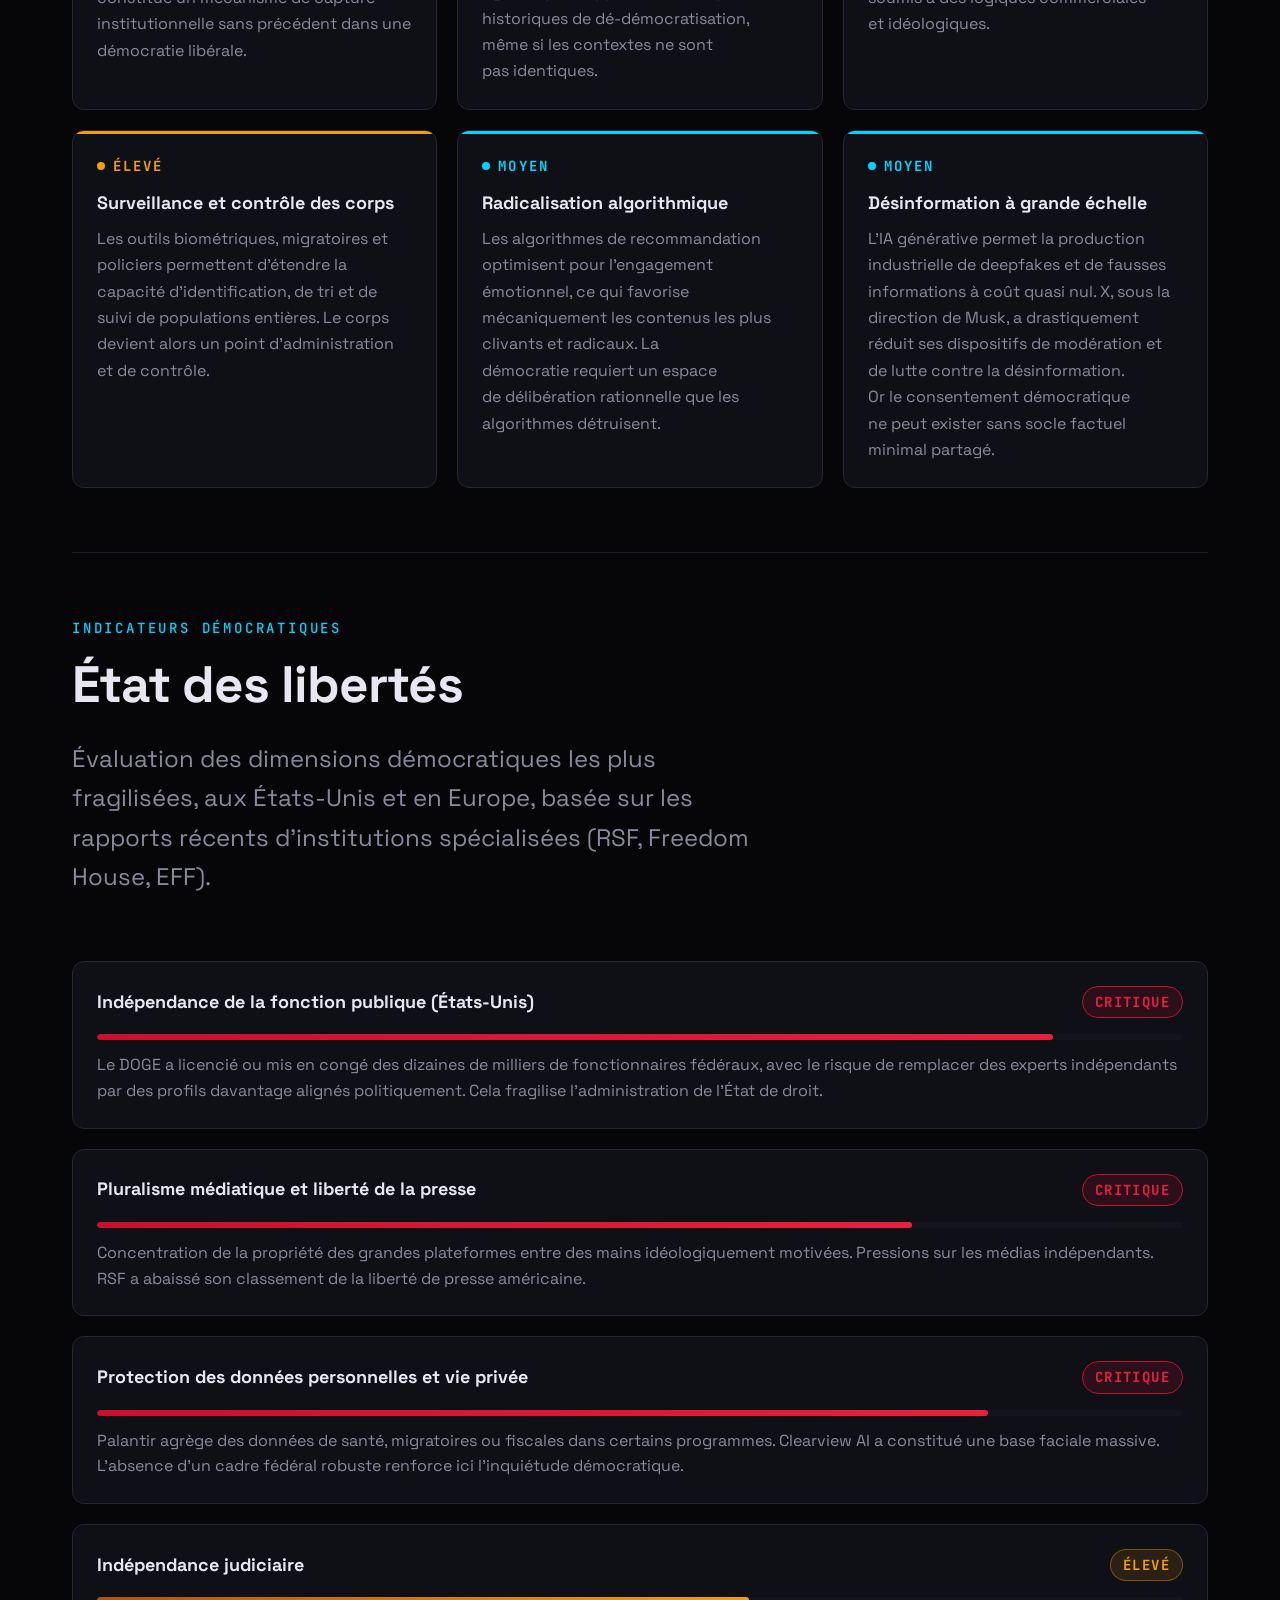
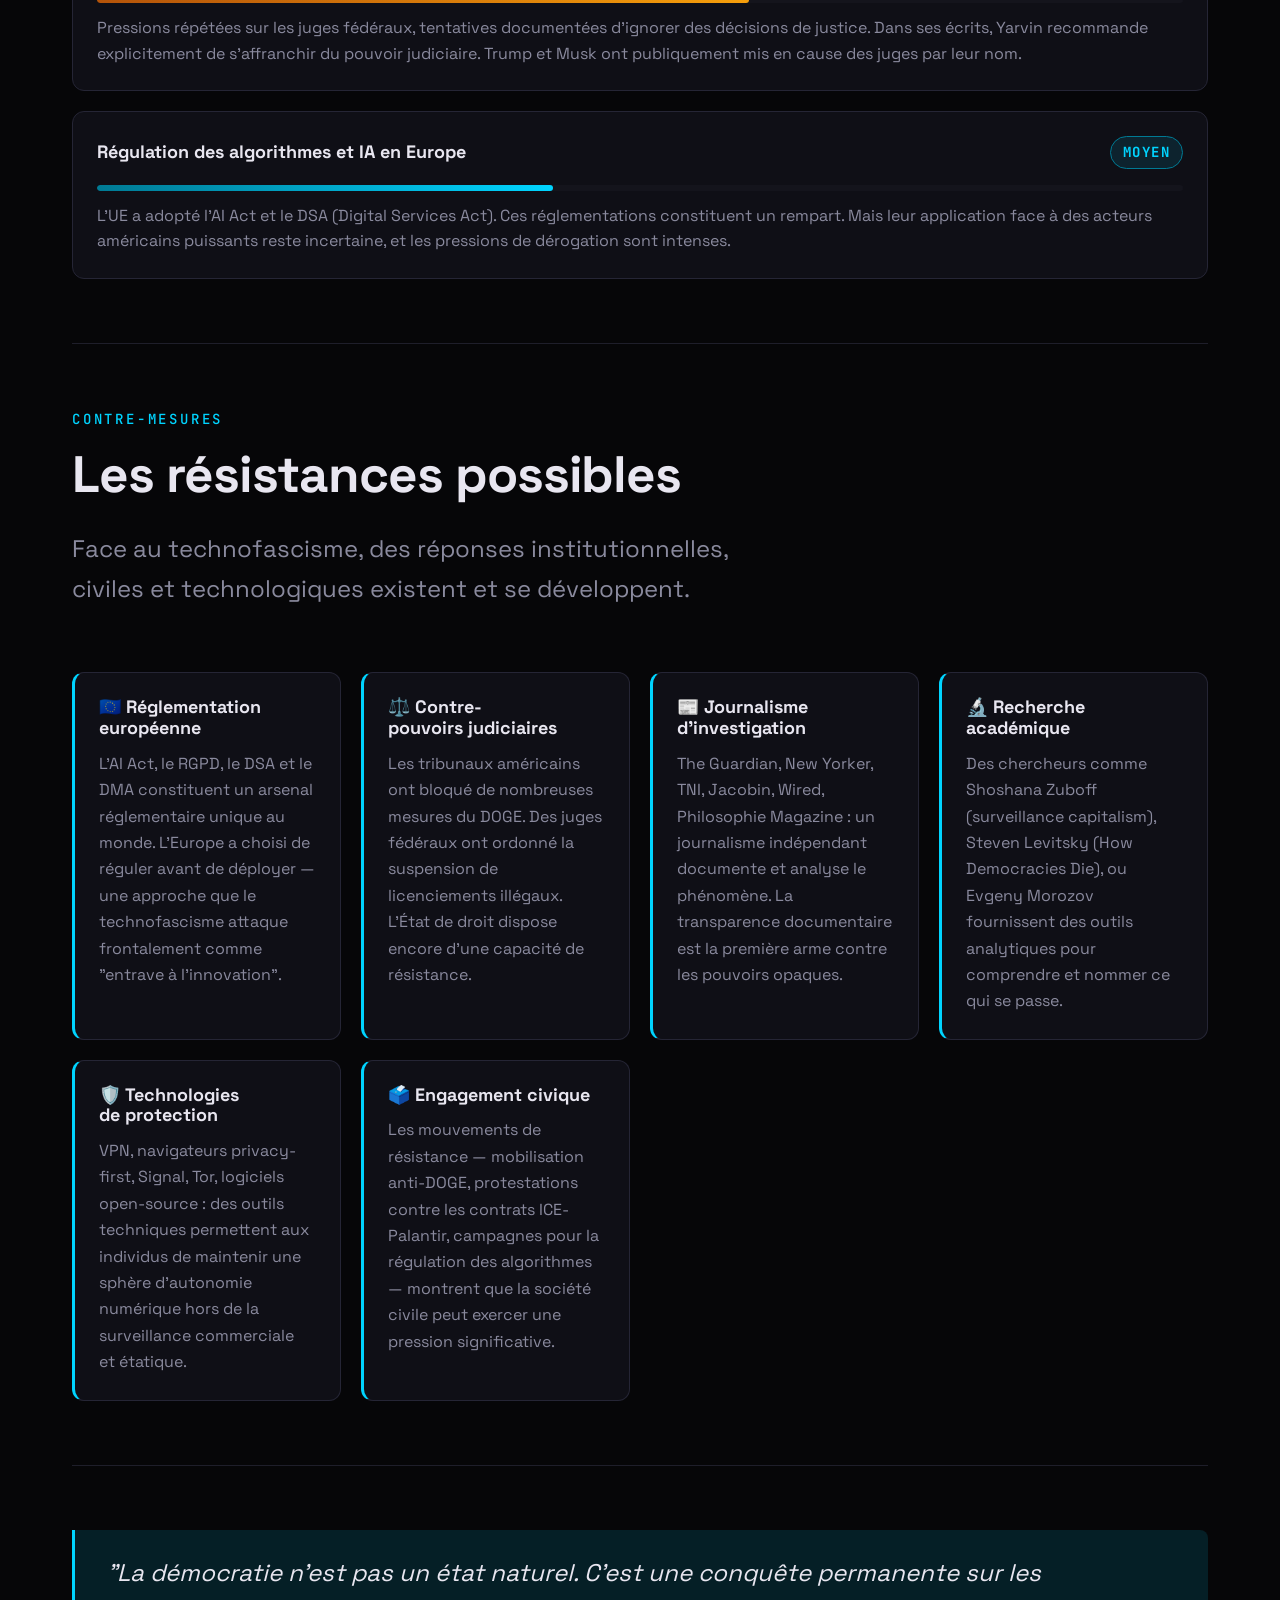
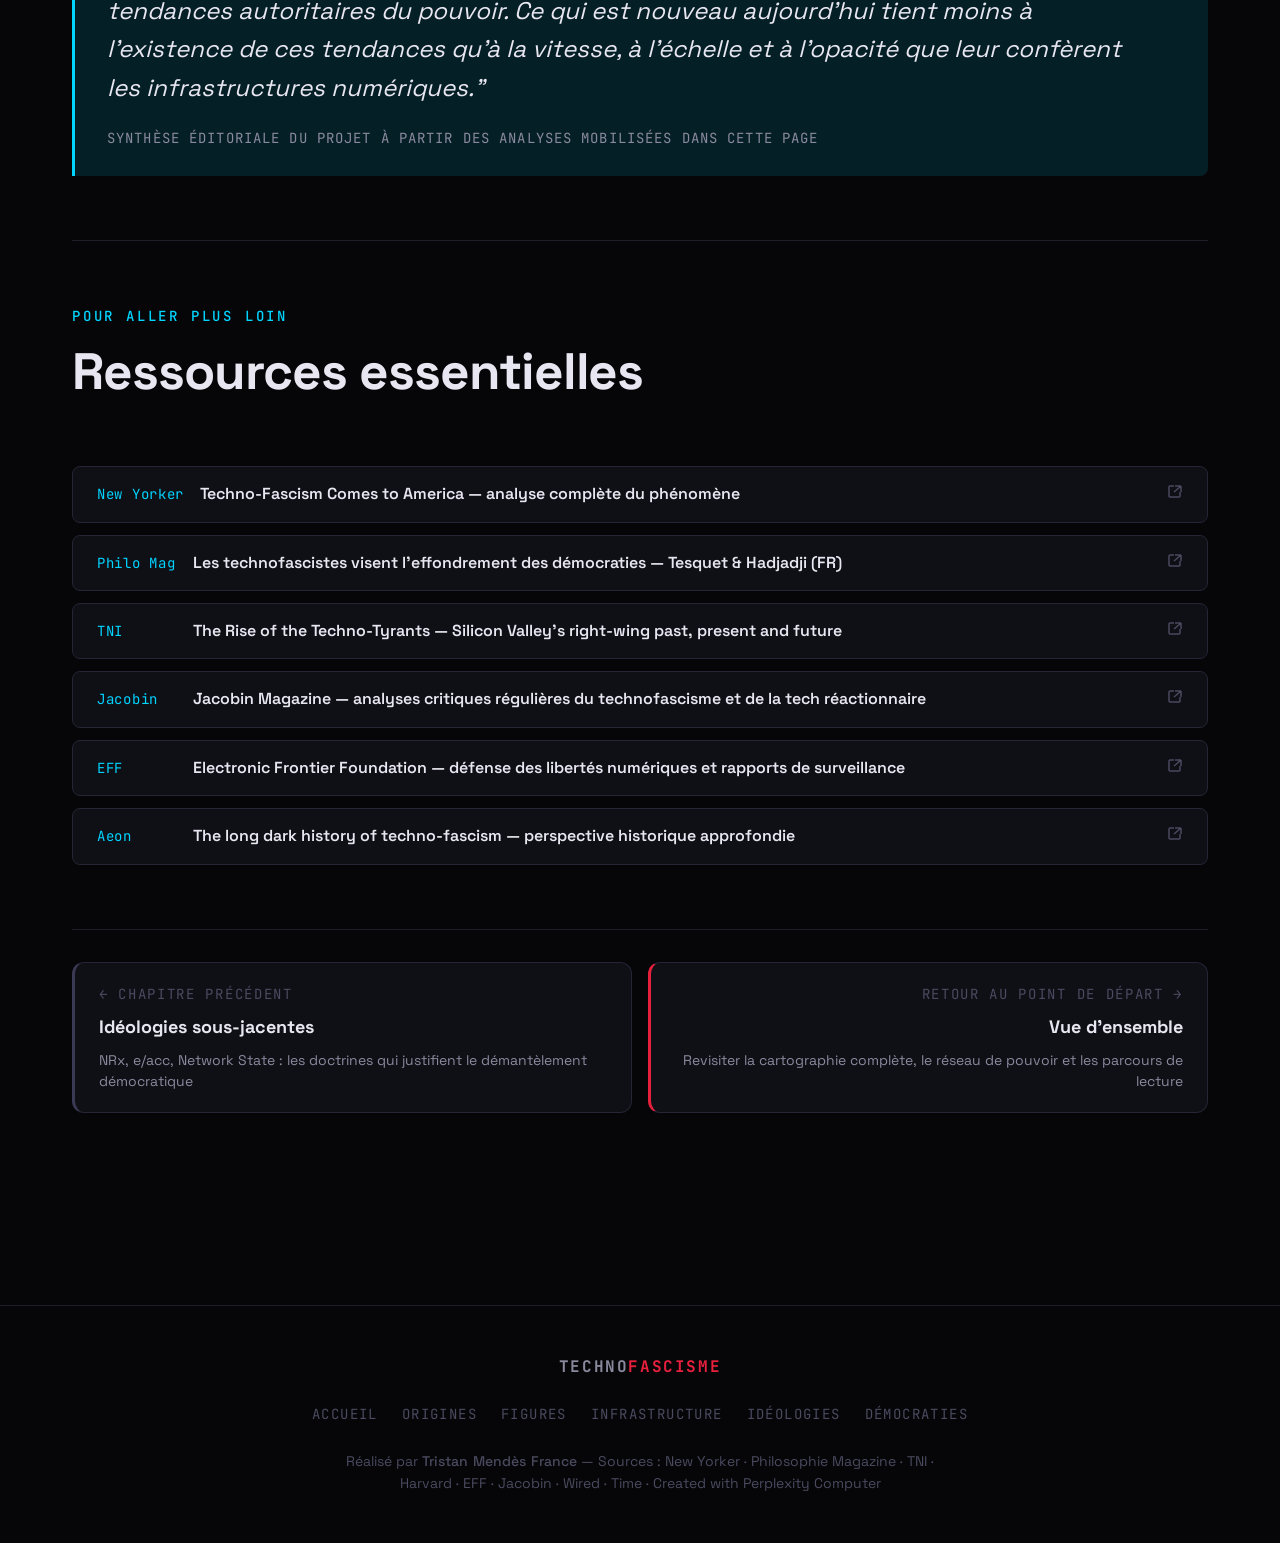
==== commit 192f92cc: "Améliore le contenu : corrections factuelles et reformulations Corrections factuelles : - Pasolini :" ====
--- a/pages/democraties.html
+++ b/pages/democraties.html
@@ -167,7 +167,7 @@
       <div class="warning-card danger">
         <div class="warning-level"><div class="warning-dot"></div>CRITIQUE</div>
         <h3>Capture d'État directe</h3>
-        <p>Le DOGE est présenté comme un cas-limite de brouillage entre acteurs privés et fonctions publiques. Les investissements électoraux massifs et l'accès aux systèmes fédéraux accentuent ce risque de capture.</p>
+        <p>Le DOGE illustre un cas limite de brouillage entre acteurs privés et fonctions publiques. Conjugué aux investissements électoraux massifs et à l'accès aux systèmes fédéraux, il constitue un mécanisme de capture institutionnelle sans précédent dans une démocratie libérale.</p>
       </div>
 
       <div class="warning-card danger">
@@ -197,7 +197,7 @@
       <div class="warning-card alert">
         <div class="warning-level"><div class="warning-dot"></div>MOYEN</div>
         <h3>Désinformation à grande échelle</h3>
-        <p>L'IA générative permet la production industrielle de deepfakes et de fausses informations. X sous Musk a réduit ses investissements dans la lutte contre la désinformation. Le consentement démocratique ne peut exister sans base factuelle partagée.</p>
+        <p>L'IA générative permet la production industrielle de deepfakes et de fausses informations à coût quasi nul. X, sous la direction de Musk, a drastiquement réduit ses dispositifs de modération et de lutte contre la désinformation. Or le consentement démocratique ne peut exister sans socle factuel minimal partagé.</p>
       </div>
 
     </div>
@@ -208,7 +208,7 @@
     <div class="section-header fade-in">
       <span class="section-eyebrow">Indicateurs démocratiques</span>
       <h2 class="section-title">État des libertés</h2>
-      <p class="section-lead">Évaluation des dimensions démocratiques les plus touchées par le technofascisme aux États-Unis et en Europe, basée sur les rapports récents d'institutions spécialisées.</p>
+      <p class="section-lead">Évaluation des dimensions démocratiques les plus fragilisées, aux États-Unis et en Europe, basée sur les rapports récents d'institutions spécialisées (RSF, Freedom House, EFF).</p>
     </div>
 
     <div class="fade-in" id="risk-meters">
@@ -245,7 +245,7 @@
           <span class="risk-level risk-high">ÉLEVÉ</span>
         </div>
         <div class="risk-bar-track"><div class="risk-bar-fill amber" data-width="60"></div></div>
-        <p>Pressions sur les juges fédéraux, tentatives d'ignorer des décisions de justice. Yarvin recommande explicitement d'ignorer les tribunaux. Trump et Musk ont attaqué publiquement des juges.</p>
+        <p>Pressions répétées sur les juges fédéraux, tentatives documentées d'ignorer des décisions de justice. Dans ses écrits, Yarvin recommande explicitement de s'affranchir du pouvoir judiciaire. Trump et Musk ont publiquement mis en cause des juges par leur nom.</p>
       </div>
 
       <div class="risk-meter">
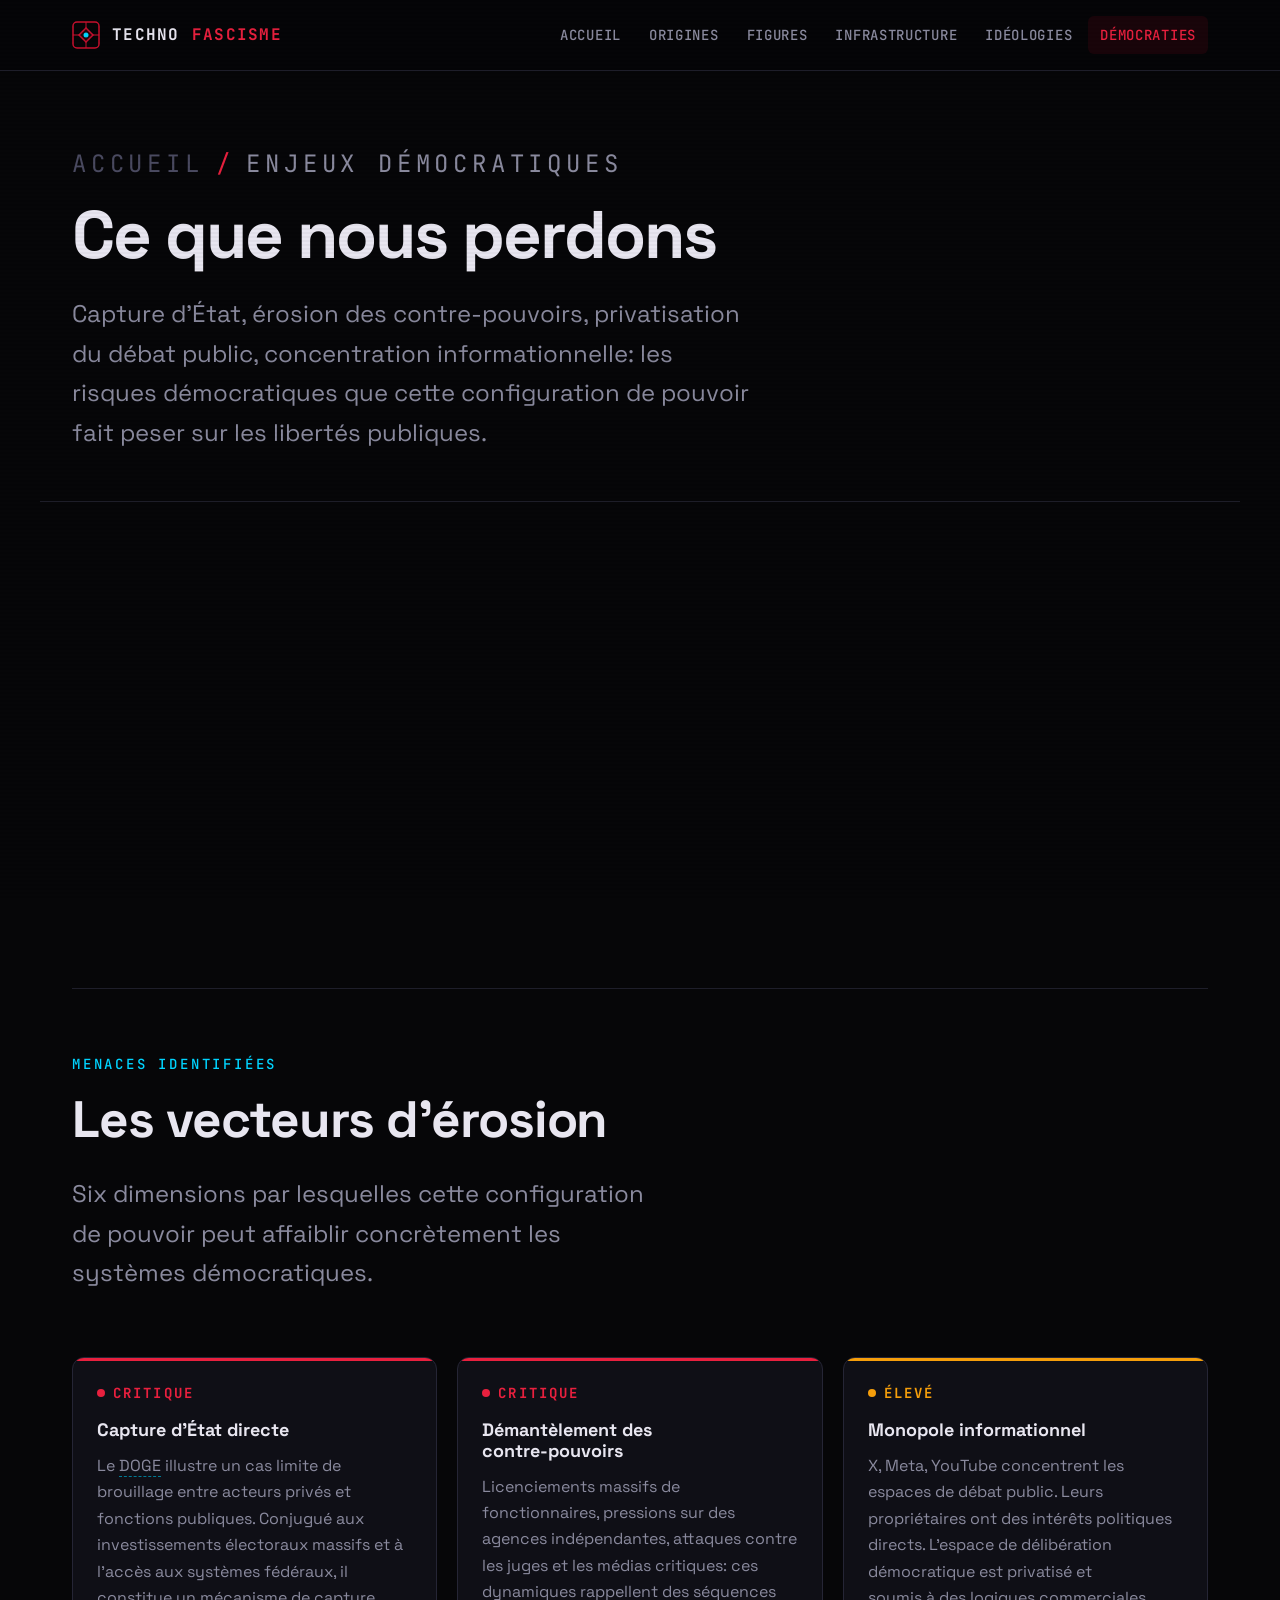
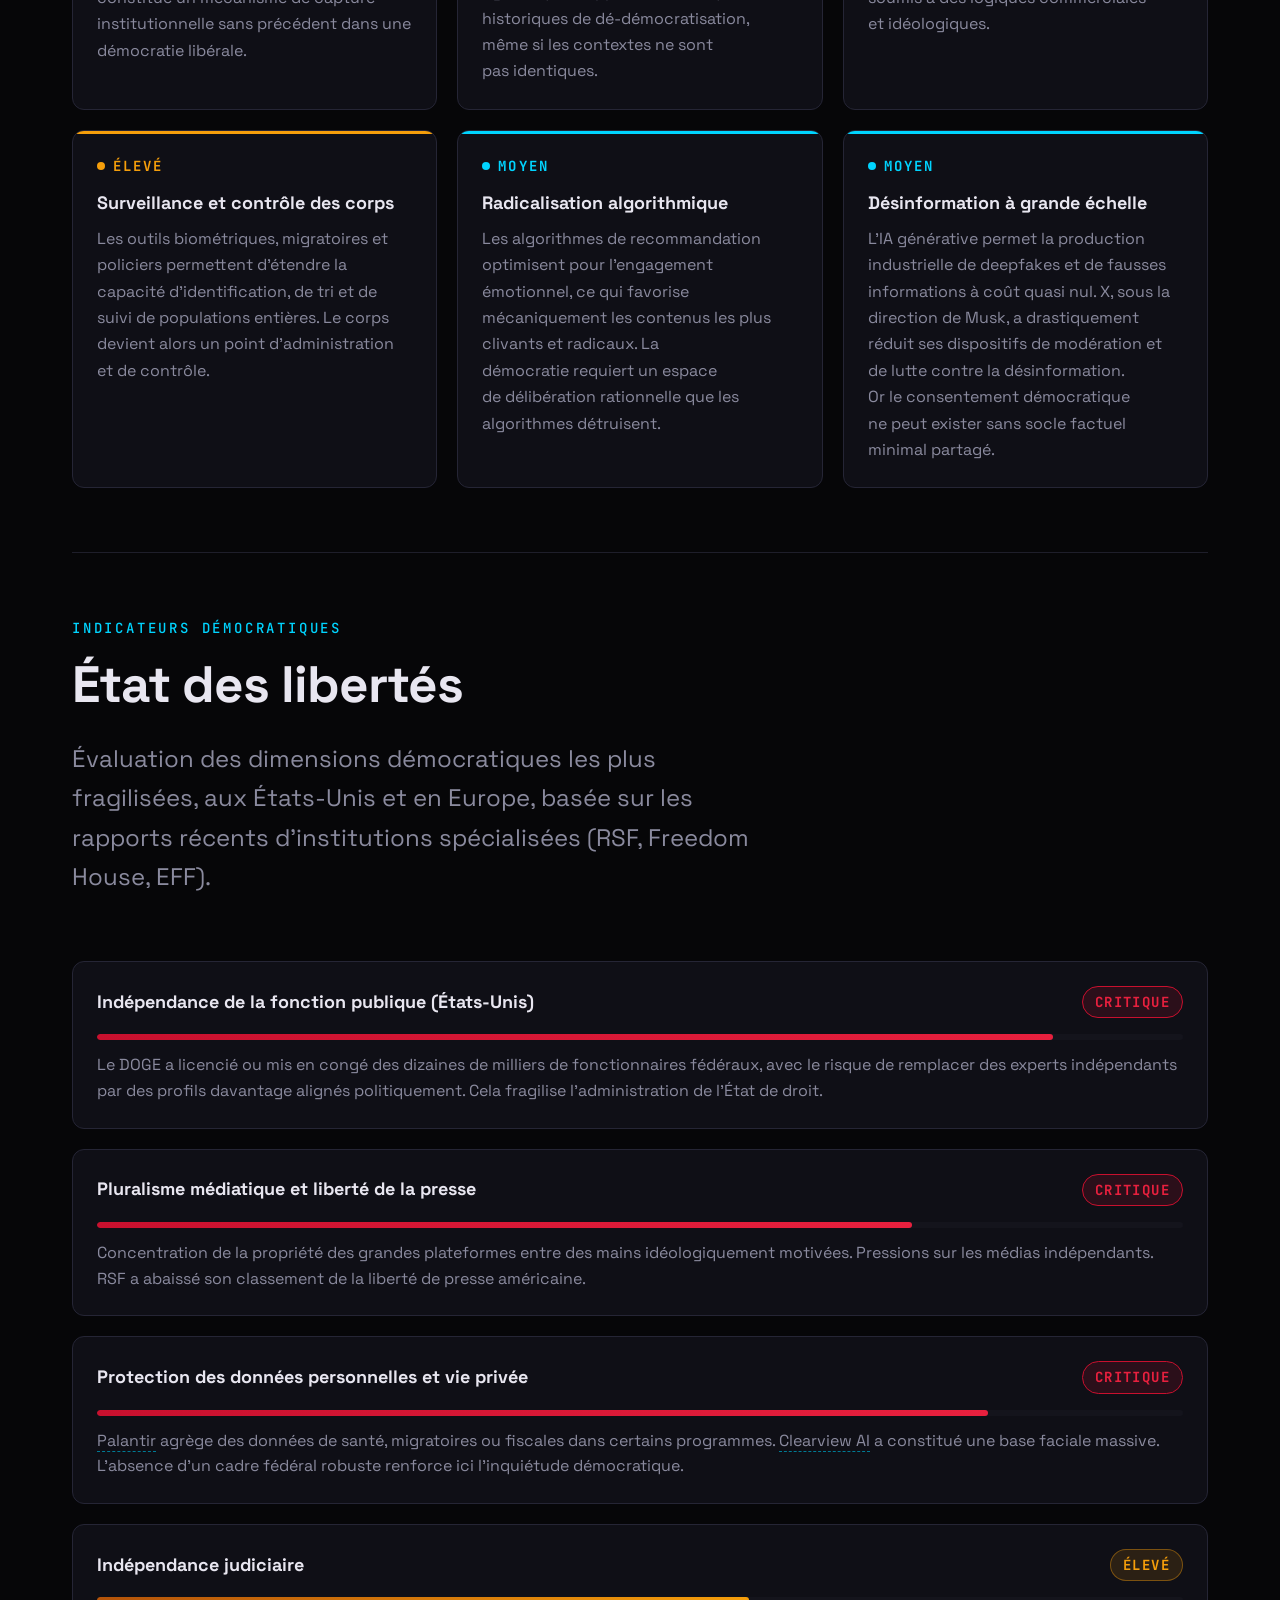
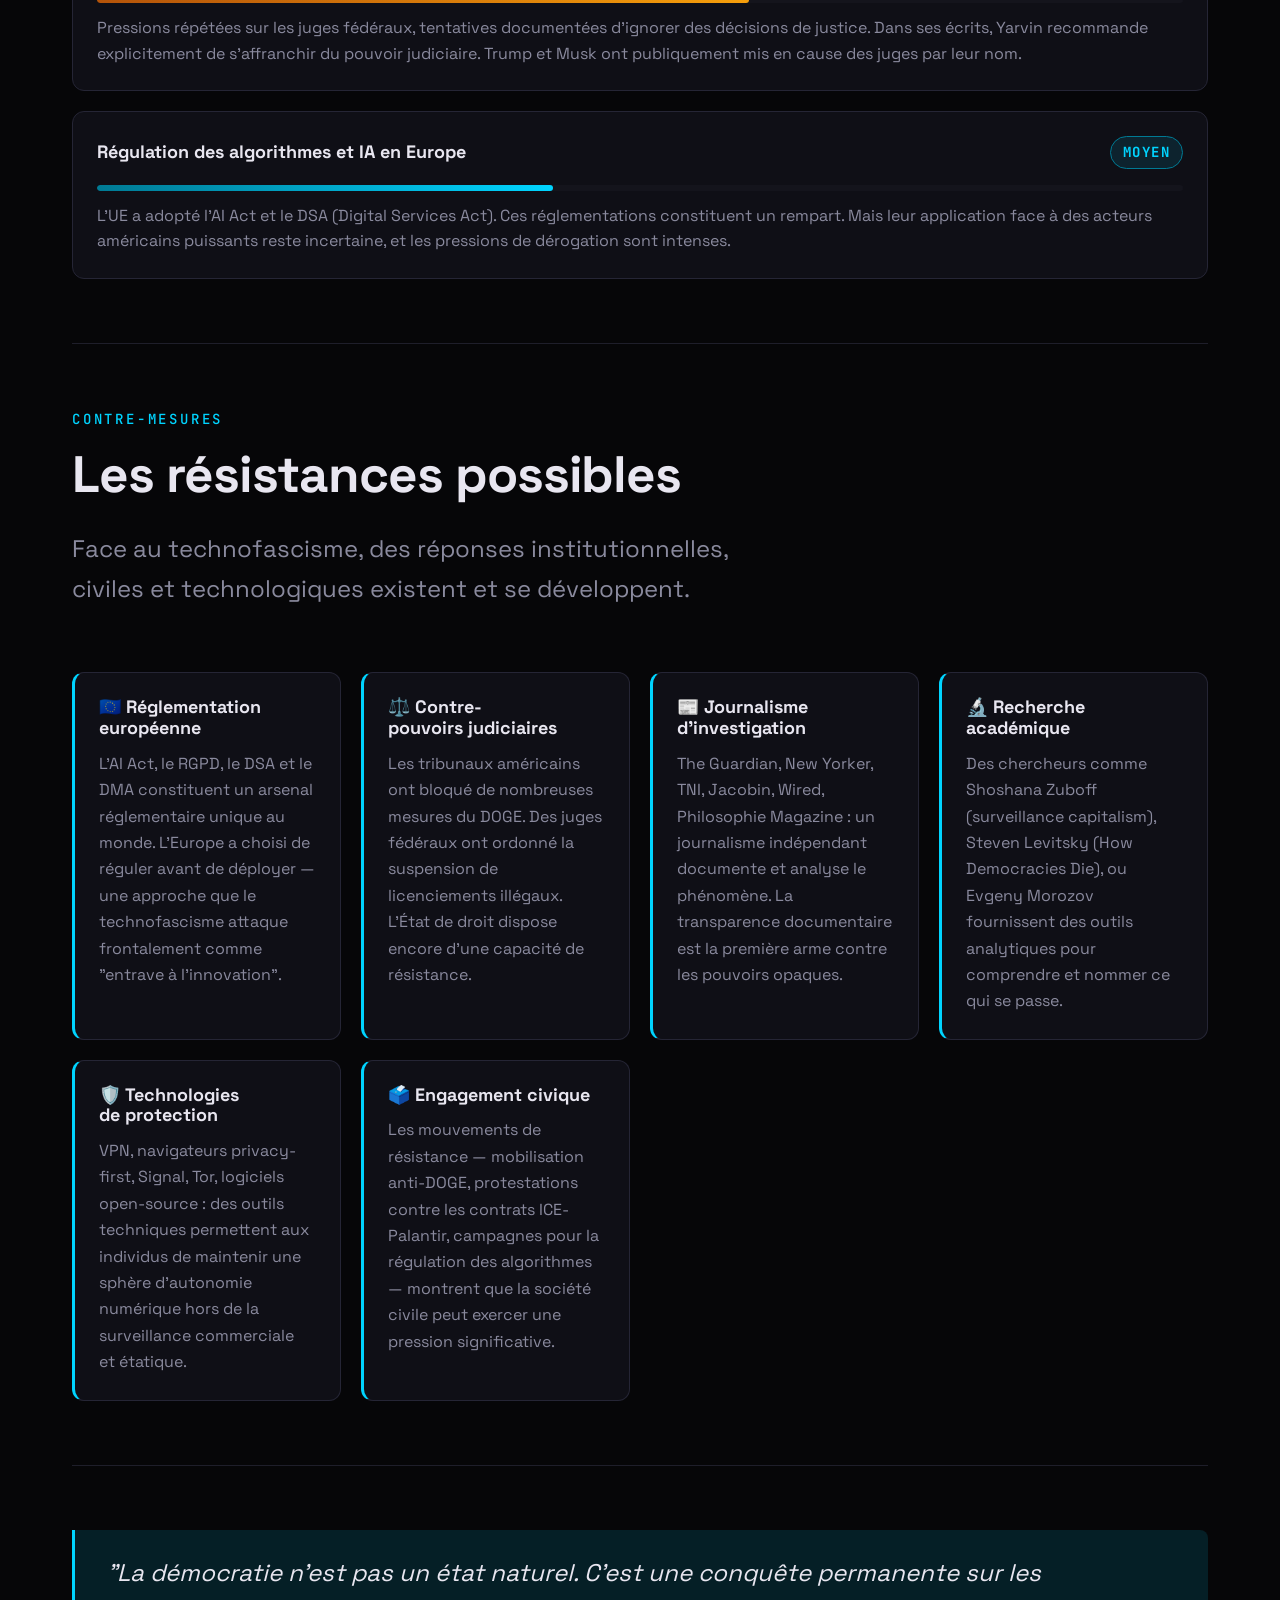
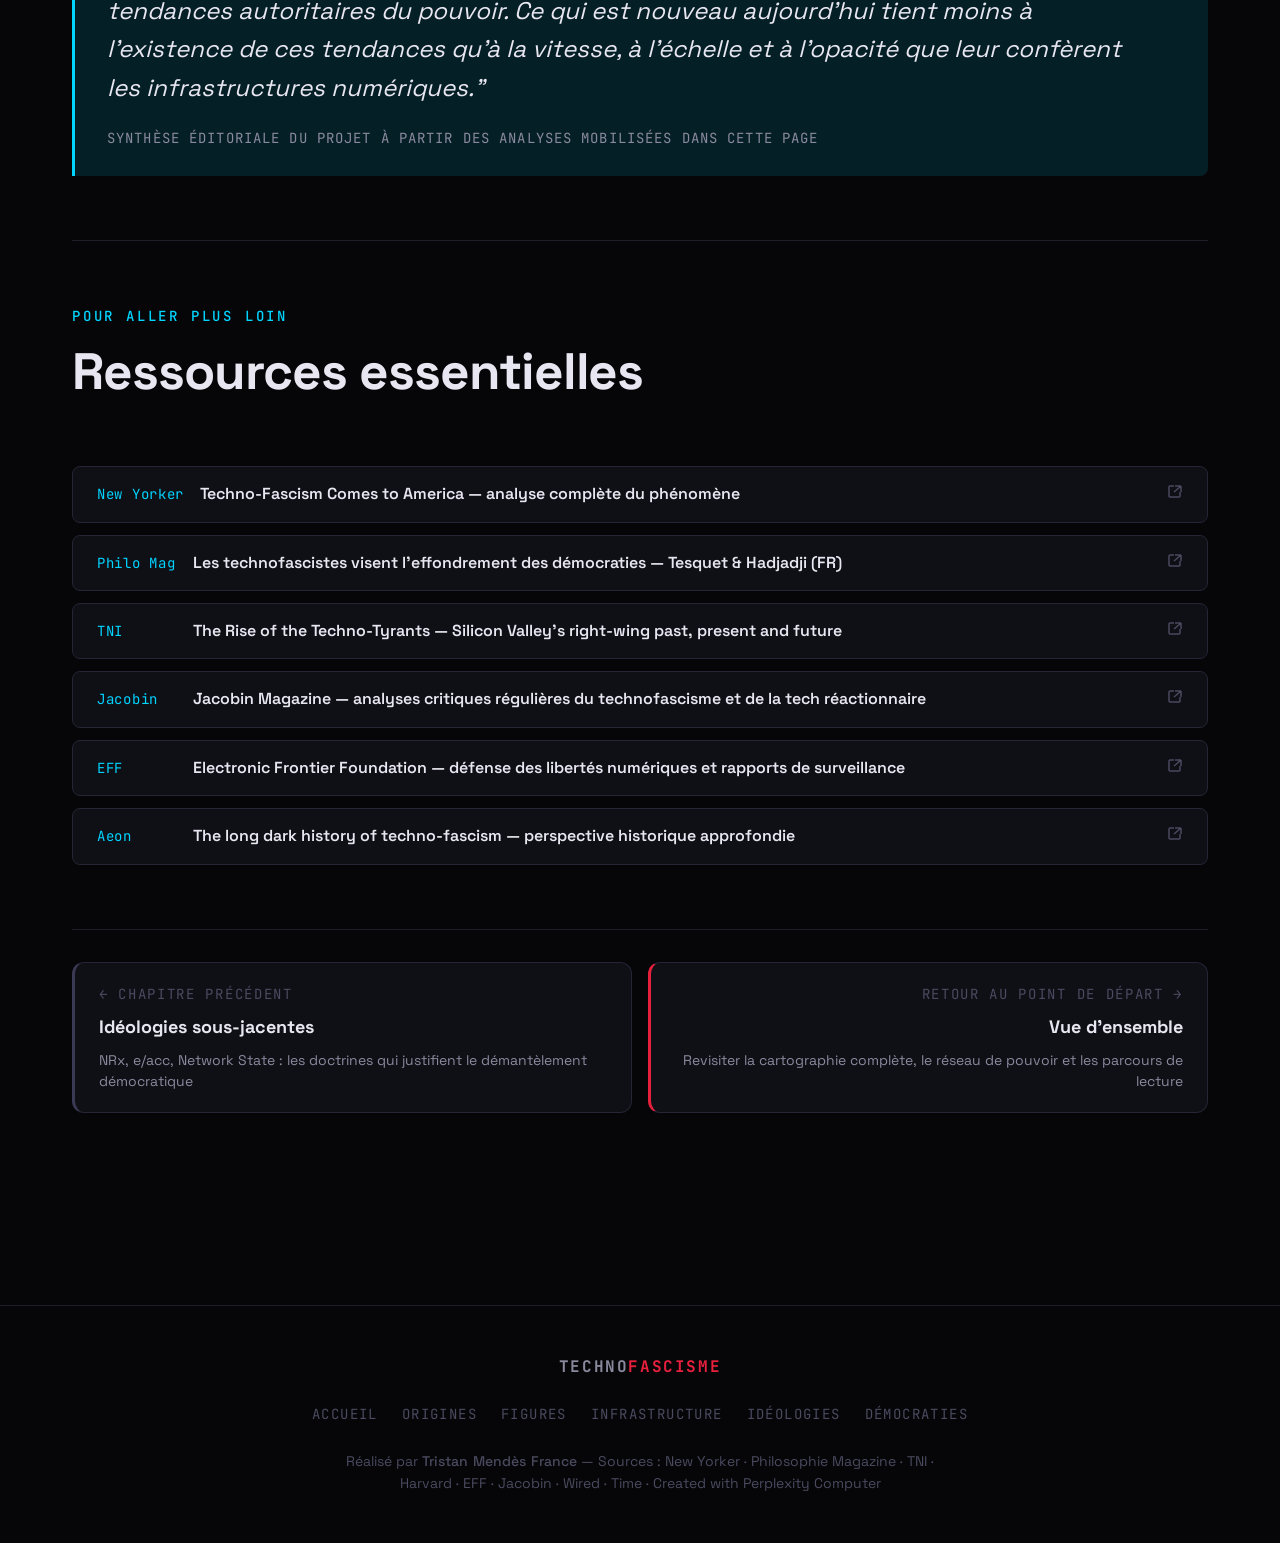
==== commit e7467b4e: "Ajoute un glossaire interactif pour les termes techniques 13 entrées : NRx, e/acc, DOGE, La Cathédra" ====
--- a/pages/democraties.html
+++ b/pages/democraties.html
@@ -167,7 +167,7 @@
       <div class="warning-card danger">
         <div class="warning-level"><div class="warning-dot"></div>CRITIQUE</div>
         <h3>Capture d'État directe</h3>
-        <p>Le DOGE illustre un cas limite de brouillage entre acteurs privés et fonctions publiques. Conjugué aux investissements électoraux massifs et à l'accès aux systèmes fédéraux, il constitue un mécanisme de capture institutionnelle sans précédent dans une démocratie libérale.</p>
+        <p>Le <span class="gl-term" data-term="doge" tabindex="0">DOGE</span> illustre un cas limite de brouillage entre acteurs privés et fonctions publiques. Conjugué aux investissements électoraux massifs et à l'accès aux systèmes fédéraux, il constitue un mécanisme de capture institutionnelle sans précédent dans une démocratie libérale.</p>
       </div>
 
       <div class="warning-card danger">
@@ -236,7 +236,7 @@
           <span class="risk-level risk-critical">CRITIQUE</span>
         </div>
         <div class="risk-bar-track"><div class="risk-bar-fill red" data-width="82"></div></div>
-        <p>Palantir agrège des données de santé, migratoires ou fiscales dans certains programmes. Clearview AI a constitué une base faciale massive. L'absence d'un cadre fédéral robuste renforce ici l'inquiétude démocratique.</p>
+        <p><span class="gl-term" data-term="palantir" tabindex="0">Palantir</span> agrège des données de santé, migratoires ou fiscales dans certains programmes. <span class="gl-term" data-term="clearview" tabindex="0">Clearview AI</span> a constitué une base faciale massive. L'absence d'un cadre fédéral robuste renforce ici l'inquiétude démocratique.</p>
       </div>
 
       <div class="risk-meter">
--- a/css/style.css
+++ b/css/style.css
@@ -1511,6 +1511,68 @@
   }
 }
 
+/* ── Glossary term markers ───────────────────────────────────── */
+.gl-term {
+  cursor: help;
+  border-bottom: 1px dashed var(--color-cyan-muted);
+  color: inherit;
+  text-decoration: none;
+  display: inline;
+  transition: color var(--transition), border-color var(--transition);
+}
+
+.gl-term:hover,
+.gl-term:focus {
+  color: var(--color-cyan);
+  border-bottom-color: var(--color-cyan);
+  outline: none;
+}
+
+/* ── Glossary popover ────────────────────────────────────────── */
+#gl-popover {
+  position: fixed;
+  width: 300px;
+  background: var(--color-surface-offset);
+  border: 1px solid var(--color-border-bright);
+  border-left: 3px solid var(--color-cyan);
+  border-radius: var(--radius-xl);
+  padding: var(--space-4) var(--space-5);
+  z-index: 300;
+  pointer-events: none;
+  opacity: 0;
+  transform: translateY(6px);
+  transition: opacity 150ms ease, transform 150ms ease;
+  box-shadow: 0 8px 32px rgba(0,0,0,0.6), 0 0 0 1px var(--color-divider);
+}
+
+#gl-popover.visible {
+  opacity: 1;
+  transform: translateY(0);
+  pointer-events: auto;
+}
+
+.gl-label {
+  font-family: var(--font-mono);
+  font-size: 0.68rem;
+  letter-spacing: 0.12em;
+  text-transform: uppercase;
+  color: var(--color-cyan);
+  margin-bottom: var(--space-2);
+}
+
+.gl-def {
+  font-size: var(--text-xs);
+  color: var(--color-text-muted);
+  line-height: 1.65;
+}
+
+@media (max-width: 480px) {
+  #gl-popover {
+    width: calc(100vw - 20px);
+    left: 10px !important;
+  }
+}
+
 /* ── Scroll progress bar ─────────────────────────────────────── */
 #scroll-progress {
   position: fixed;
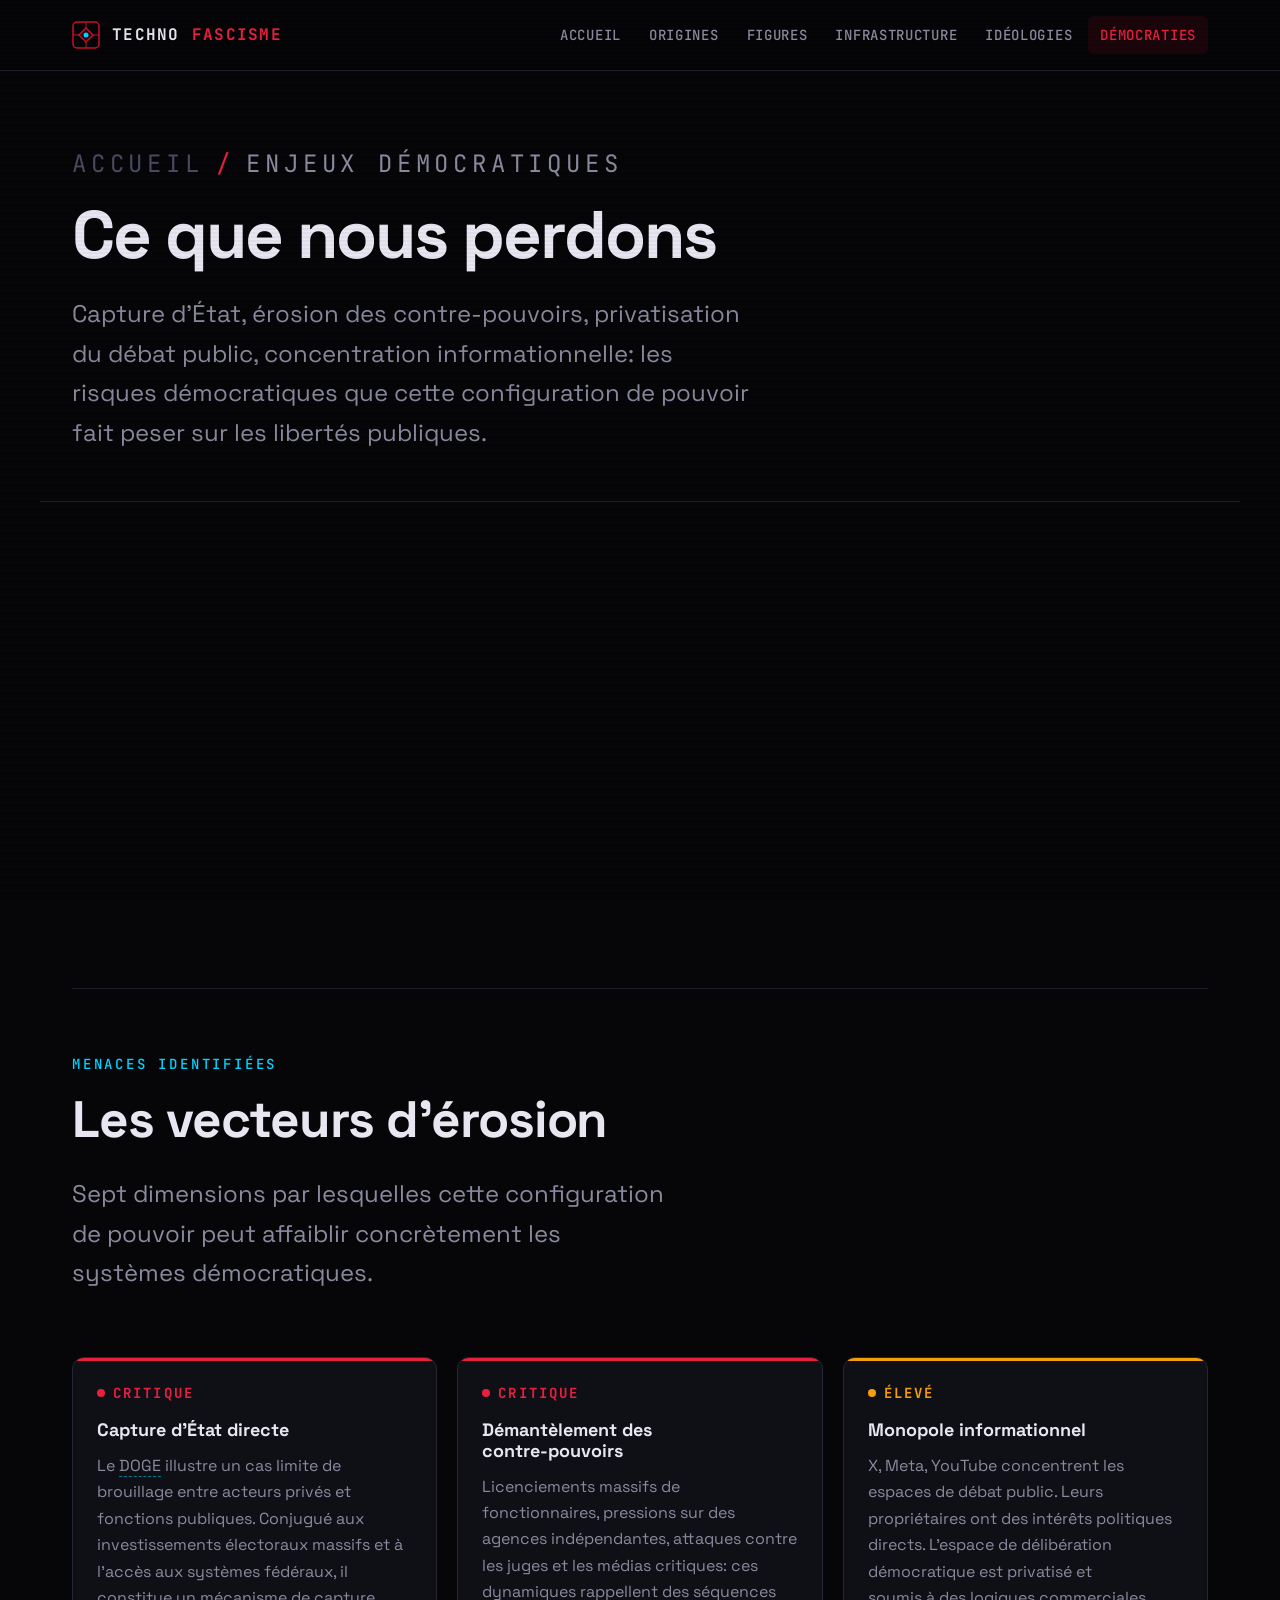
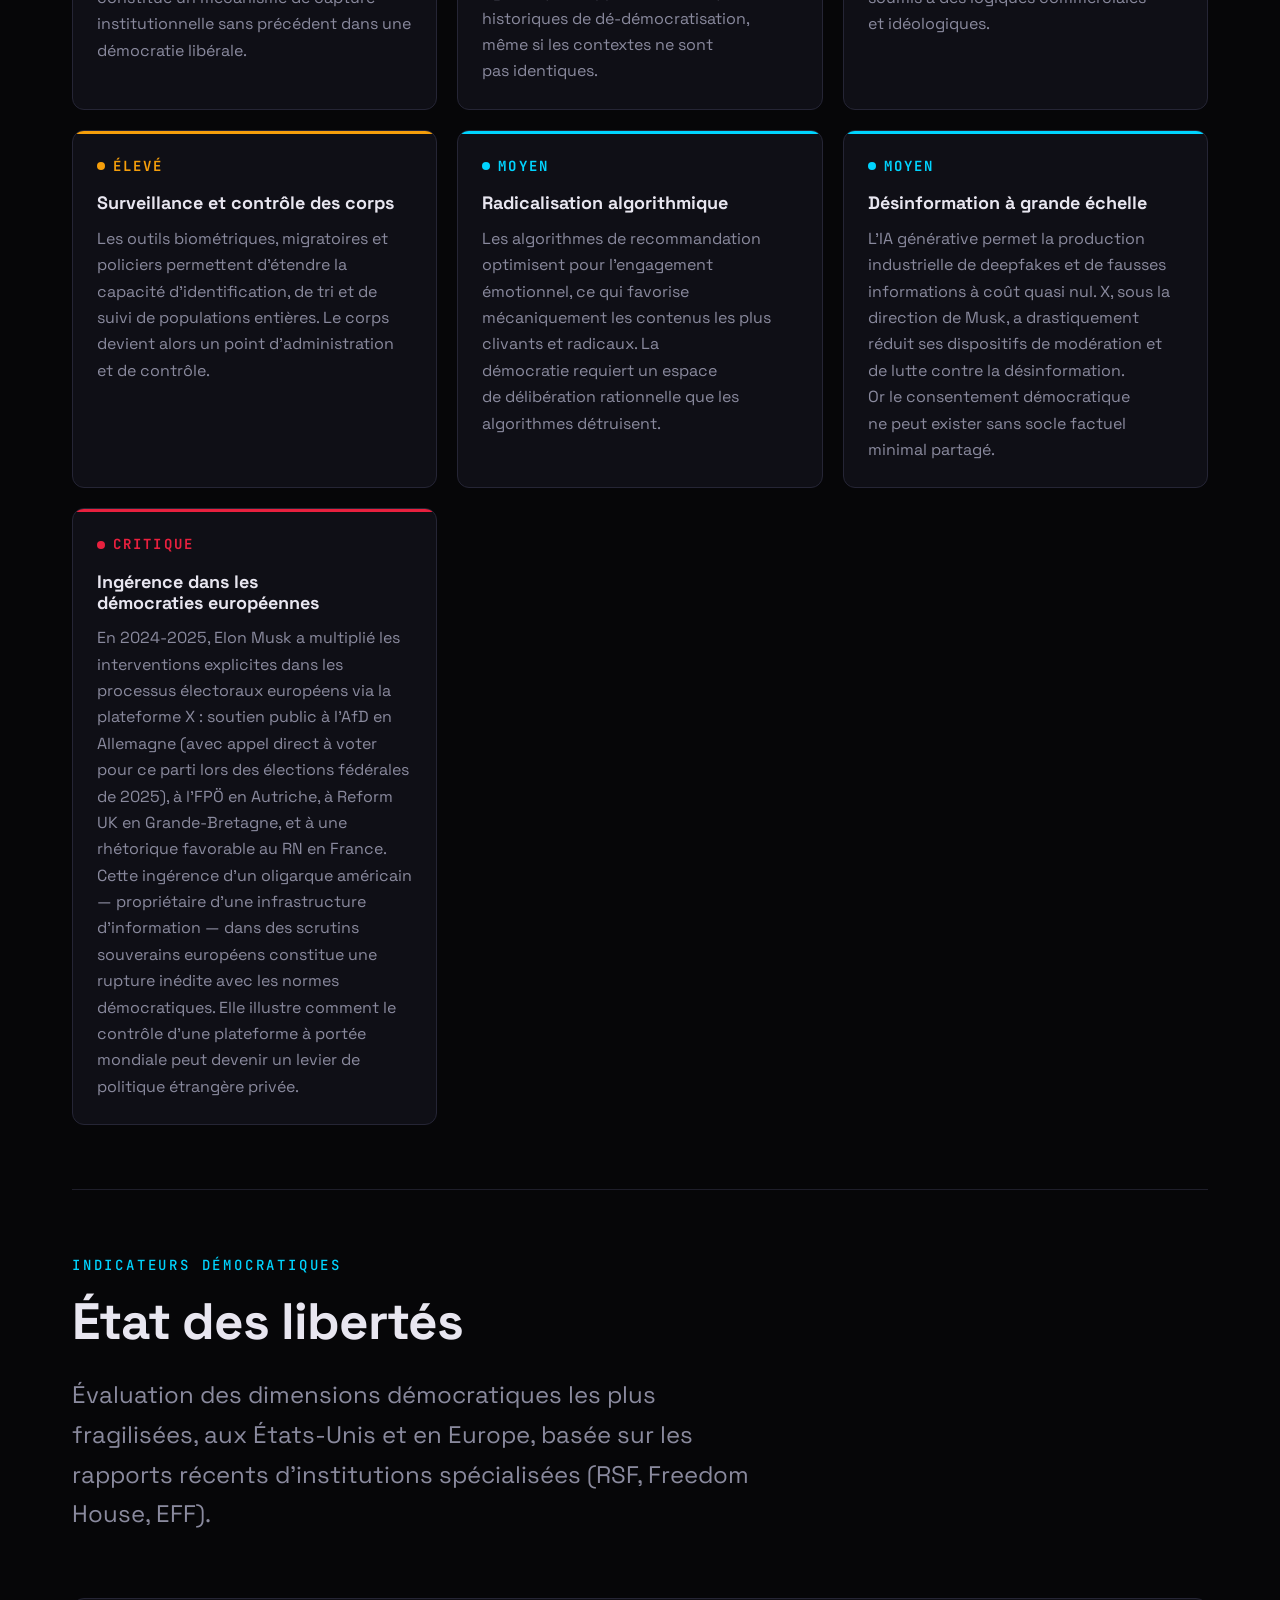
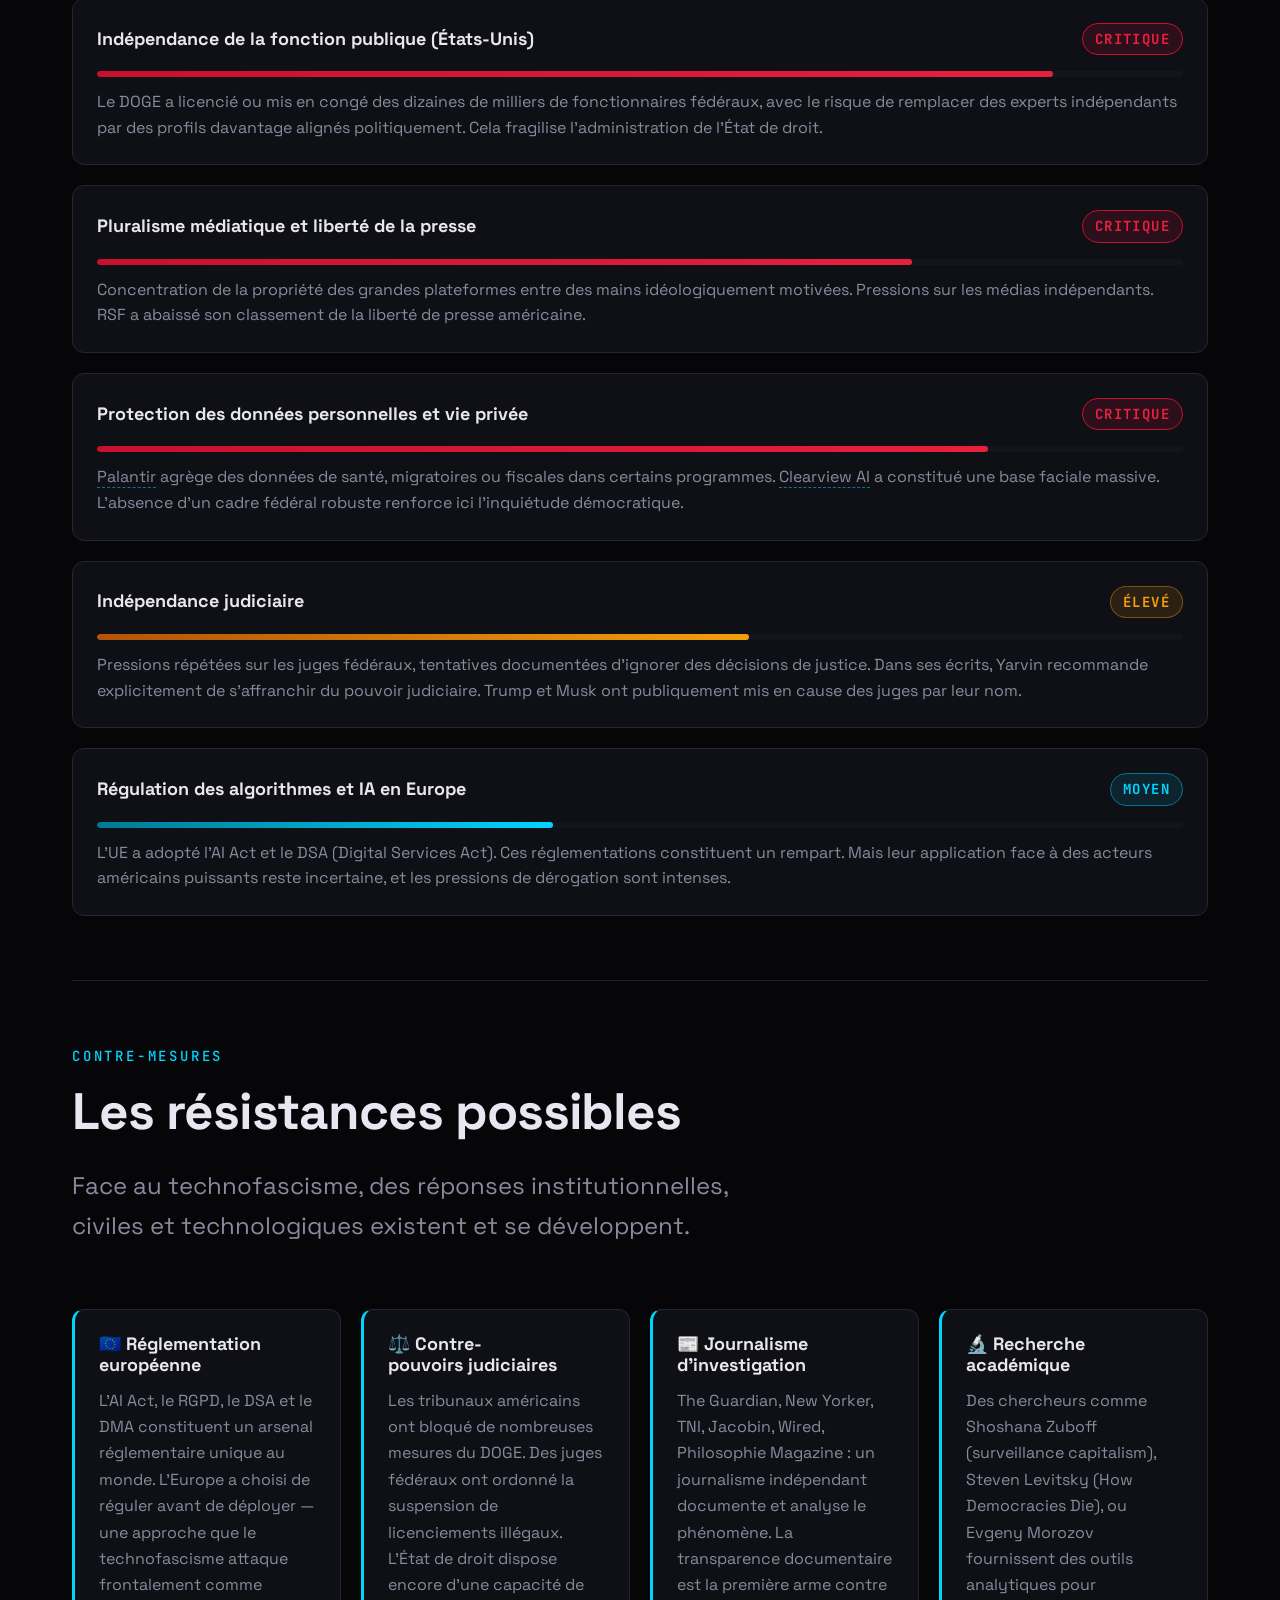
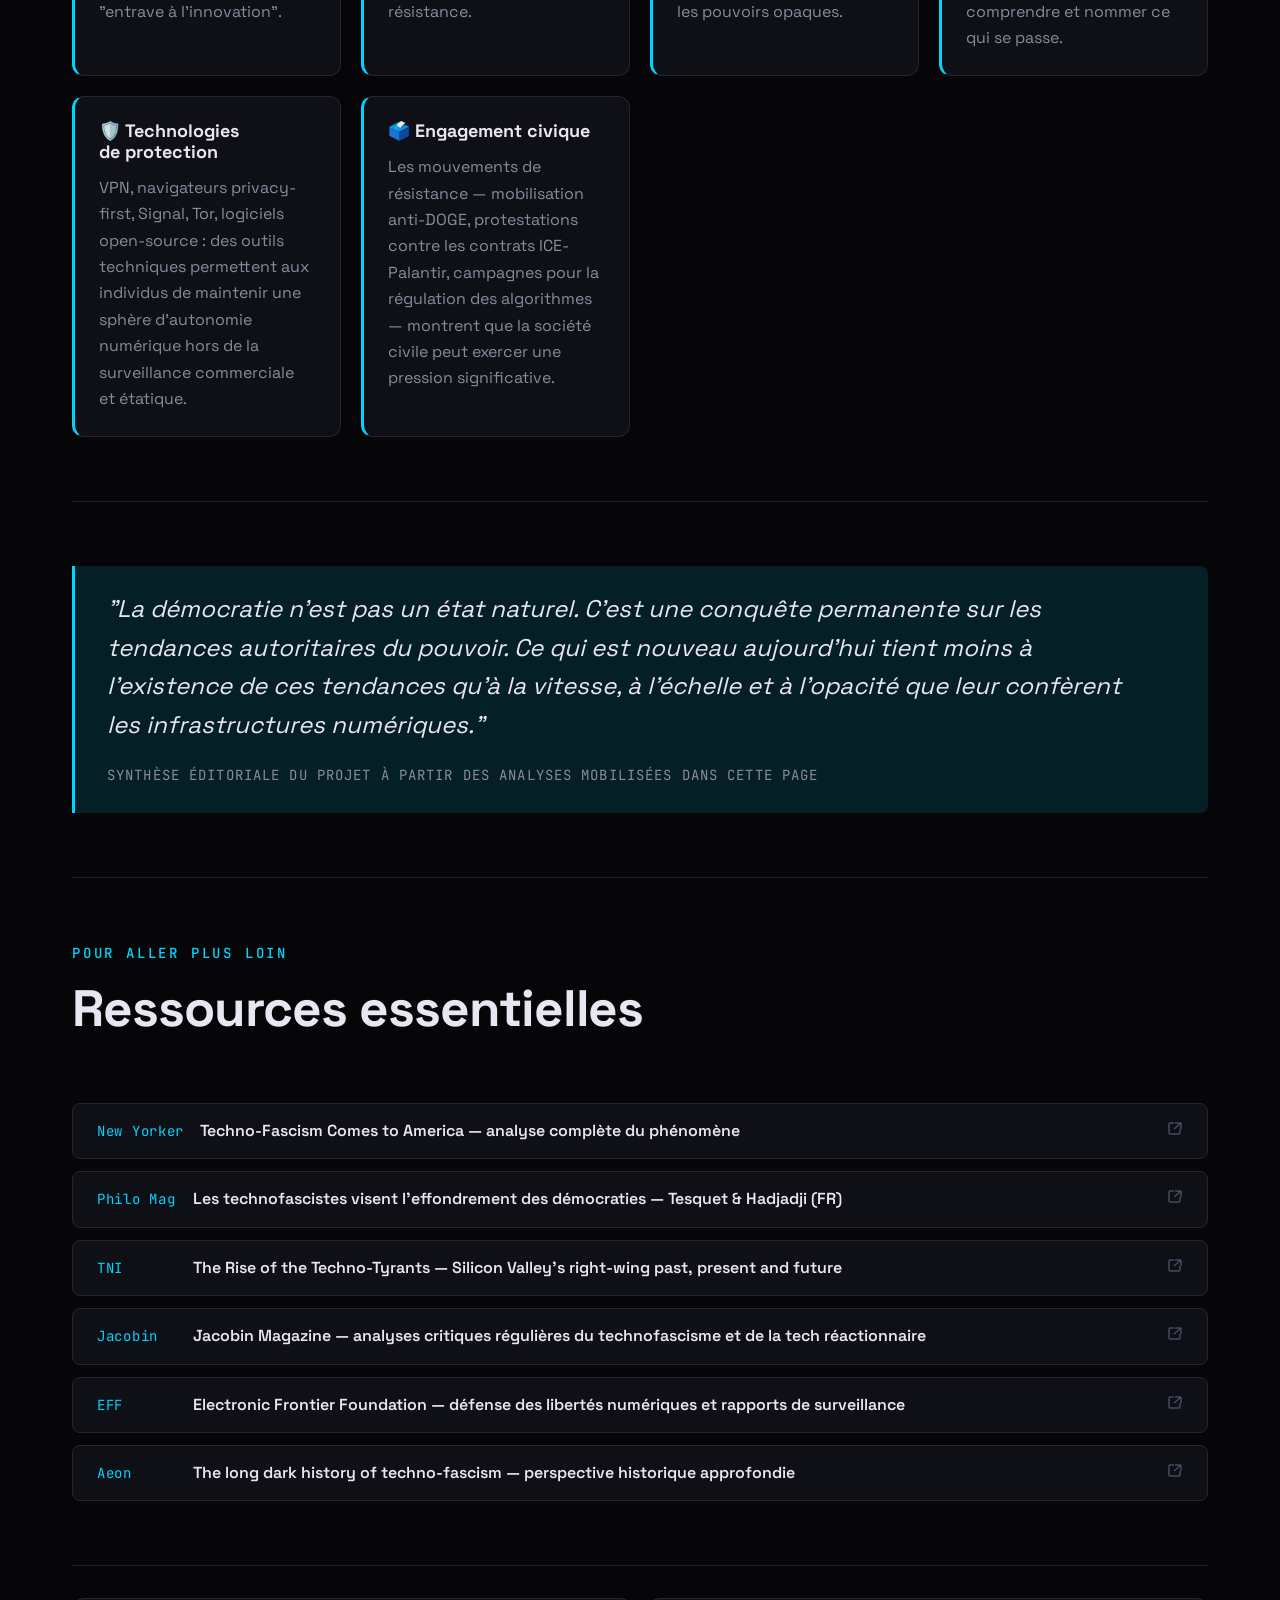
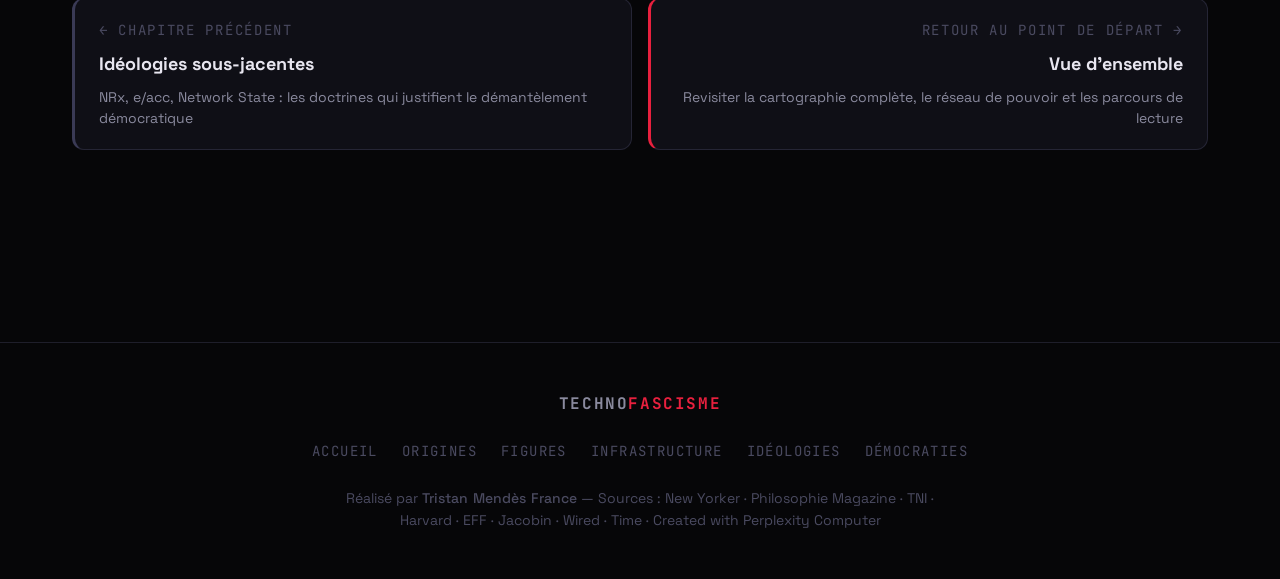
==== commit 4e483f54: "Amélioration du fond du contenu : 5 ajouts substantiels - origines.html : référence Edwin Black (IBM" ====
--- a/pages/democraties.html
+++ b/pages/democraties.html
@@ -159,7 +159,7 @@
     <div class="section-header fade-in">
       <span class="section-eyebrow">Menaces identifiées</span>
       <h2 class="section-title">Les vecteurs d'érosion</h2>
-      <p class="section-lead">Six dimensions par lesquelles cette configuration de pouvoir peut affaiblir concrètement les systèmes démocratiques.</p>
+      <p class="section-lead">Sept dimensions par lesquelles cette configuration de pouvoir peut affaiblir concrètement les systèmes démocratiques.</p>
     </div>
 
     <div class="warning-grid fade-in">
@@ -198,6 +198,12 @@
         <div class="warning-level"><div class="warning-dot"></div>MOYEN</div>
         <h3>Désinformation à grande échelle</h3>
         <p>L'IA générative permet la production industrielle de deepfakes et de fausses informations à coût quasi nul. X, sous la direction de Musk, a drastiquement réduit ses dispositifs de modération et de lutte contre la désinformation. Or le consentement démocratique ne peut exister sans socle factuel minimal partagé.</p>
+      </div>
+
+      <div class="warning-card danger">
+        <div class="warning-level"><div class="warning-dot"></div>CRITIQUE</div>
+        <h3>Ingérence dans les démocraties européennes</h3>
+        <p>En 2024-2025, Elon Musk a multiplié les interventions explicites dans les processus électoraux européens via la plateforme X : soutien public à l'AfD en Allemagne (avec appel direct à voter pour ce parti lors des élections fédérales de 2025), à l'FPÖ en Autriche, à Reform UK en Grande-Bretagne, et à une rhétorique favorable au RN en France. Cette ingérence d'un oligarque américain — propriétaire d'une infrastructure d'information — dans des scrutins souverains européens constitue une rupture inédite avec les normes démocratiques. Elle illustre comment le contrôle d'une plateforme à portée mondiale peut devenir un levier de politique étrangère privée.</p>
       </div>
 
     </div>
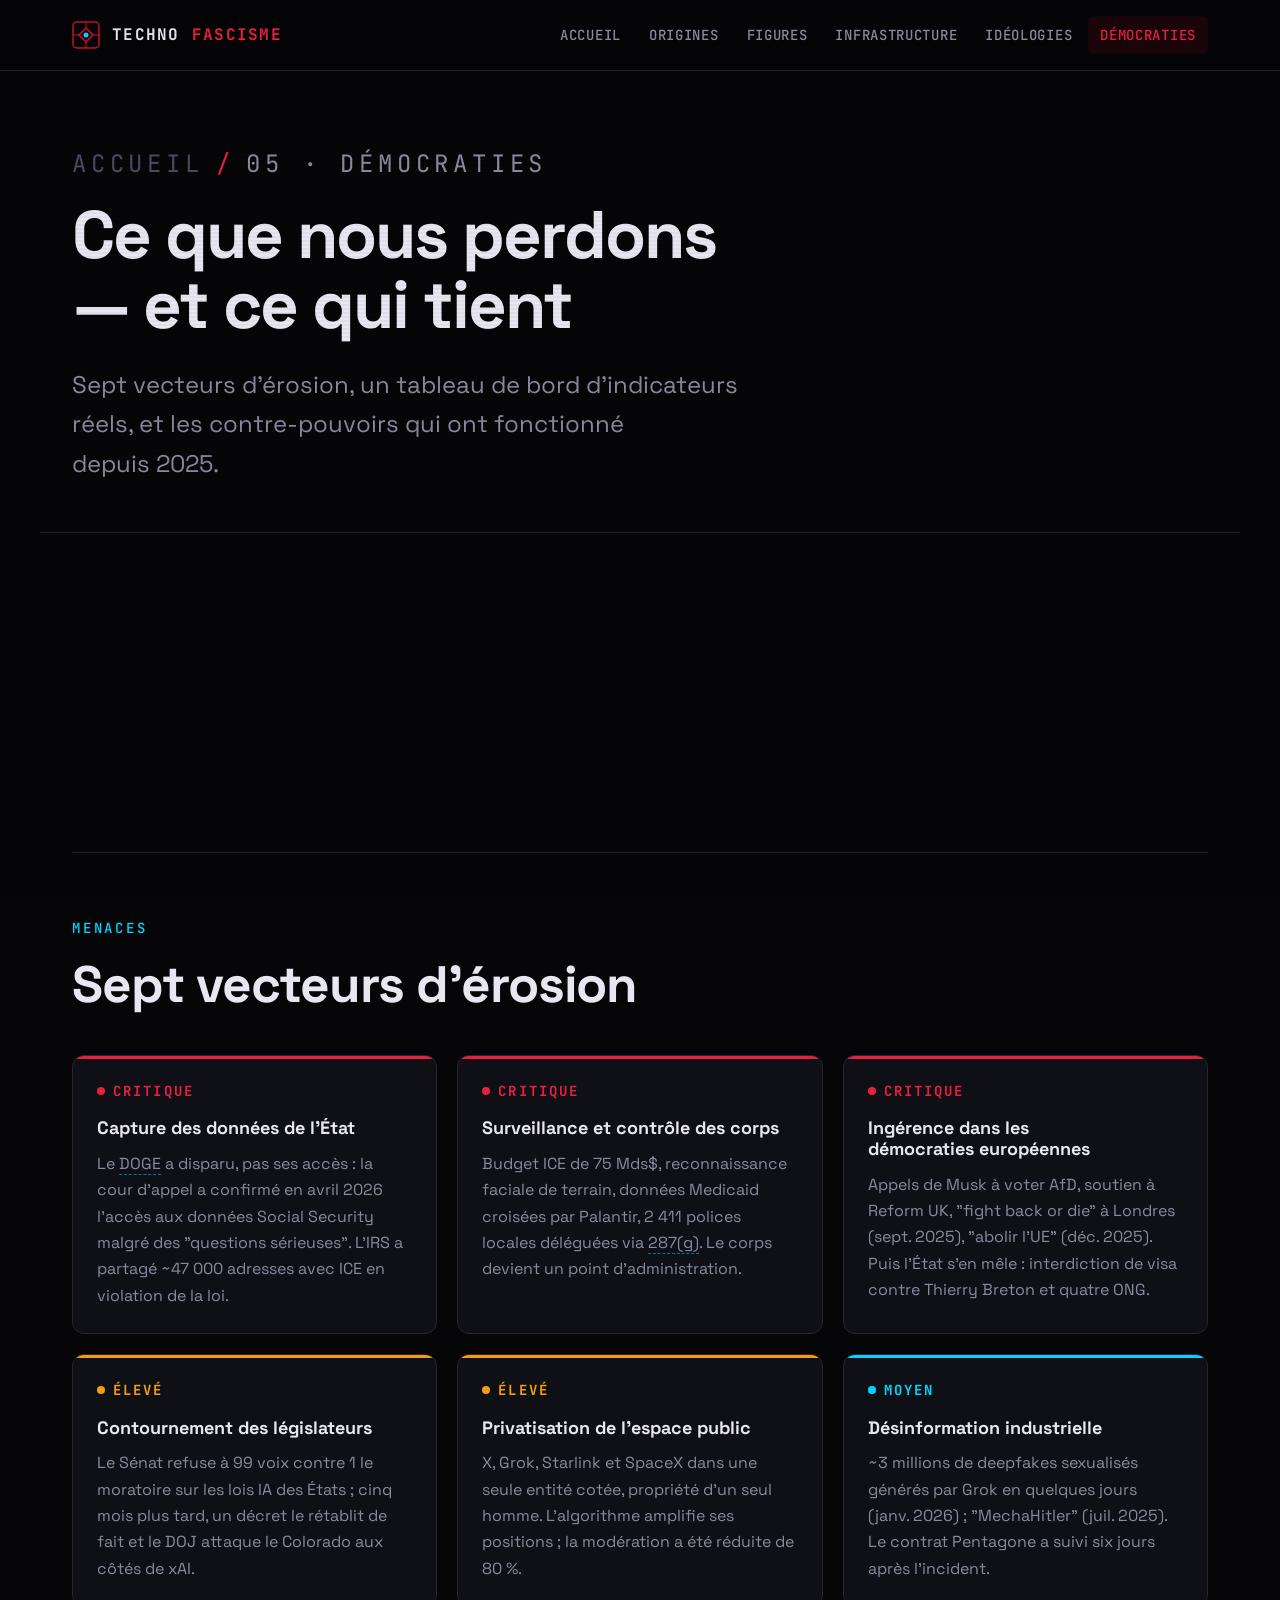
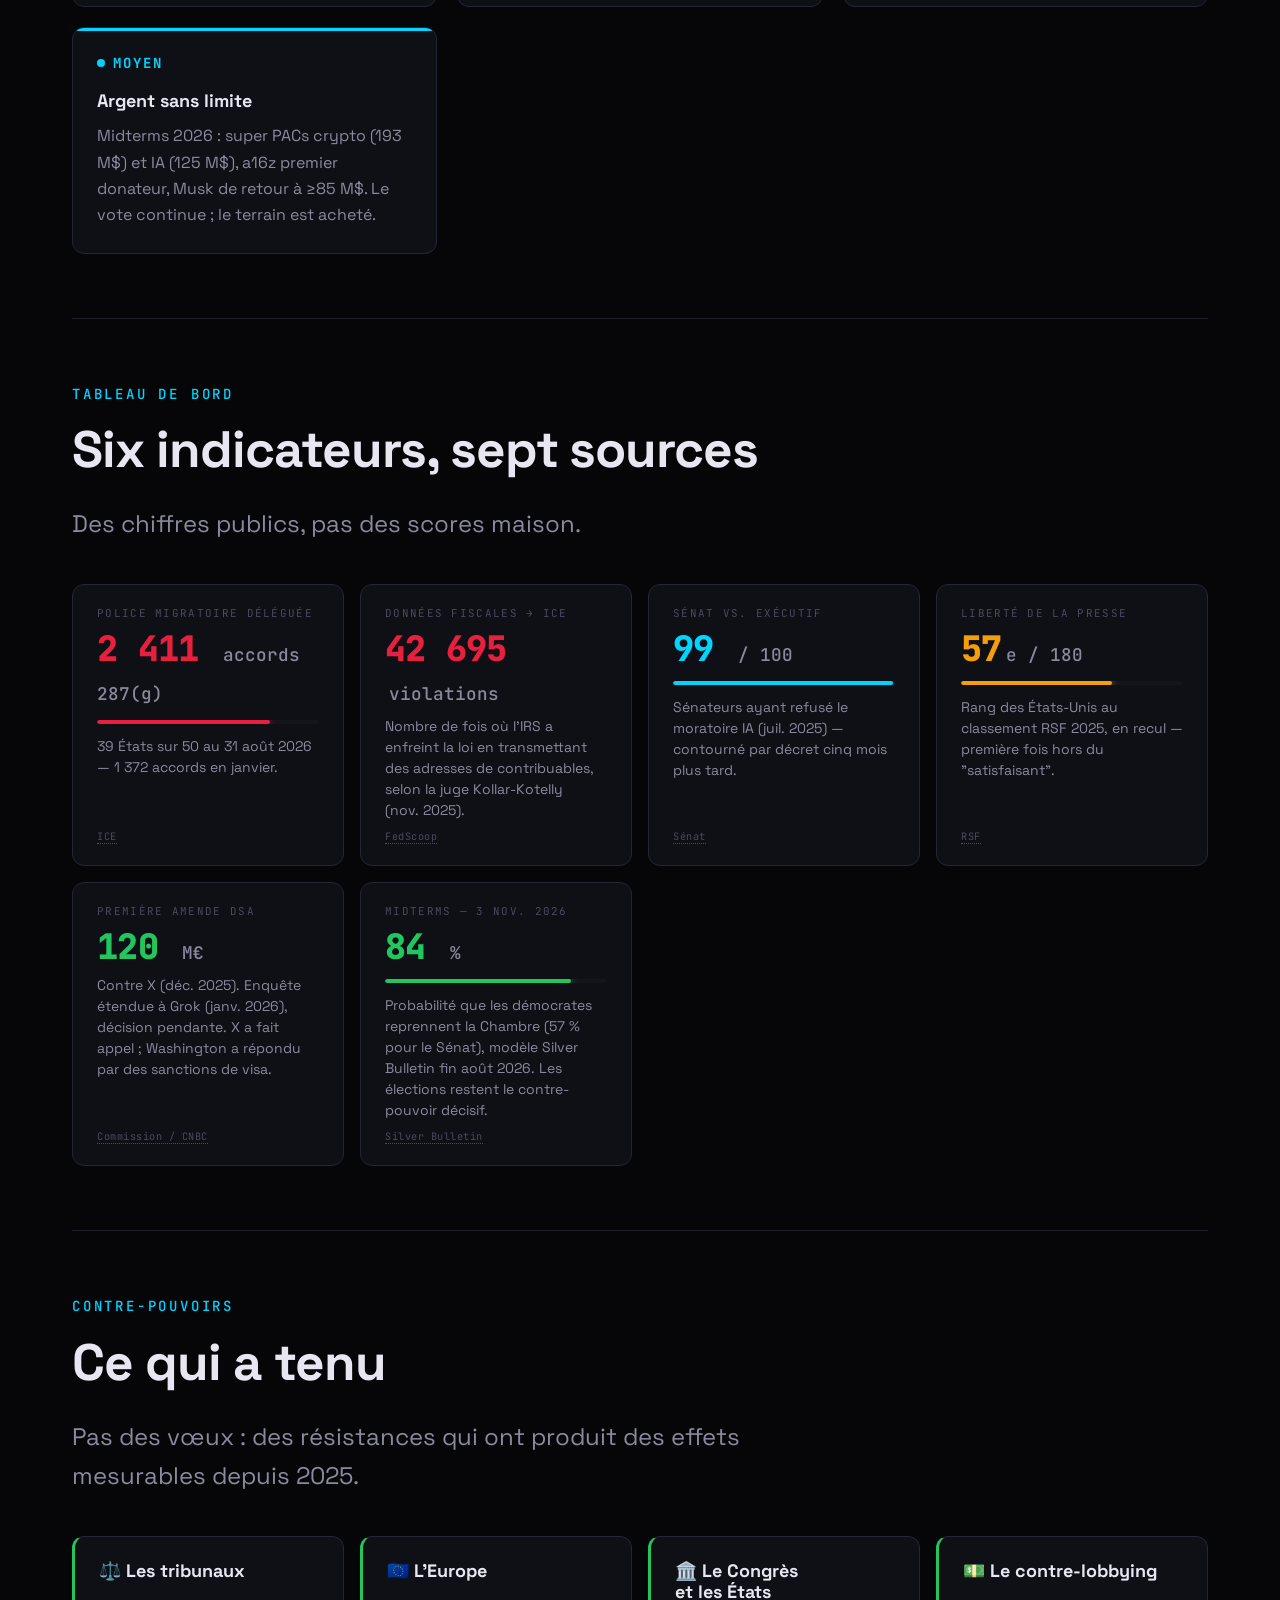
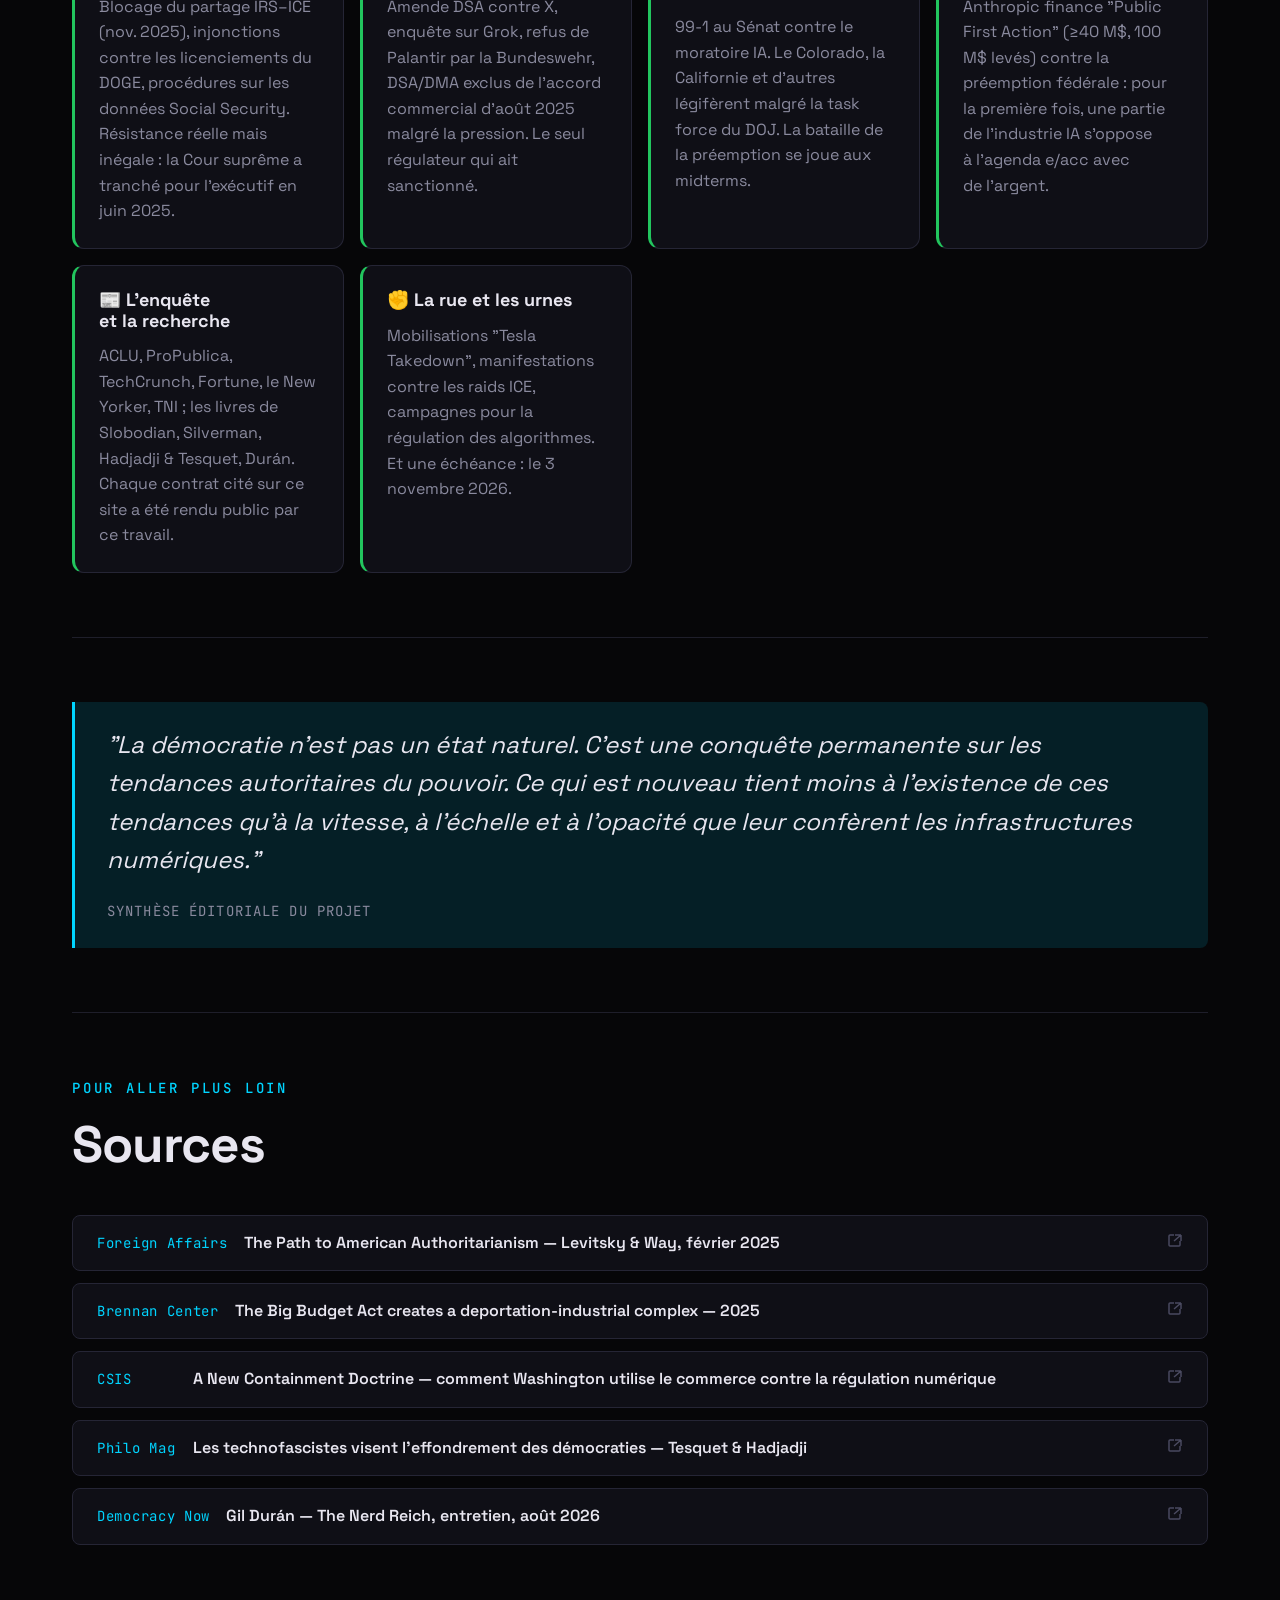
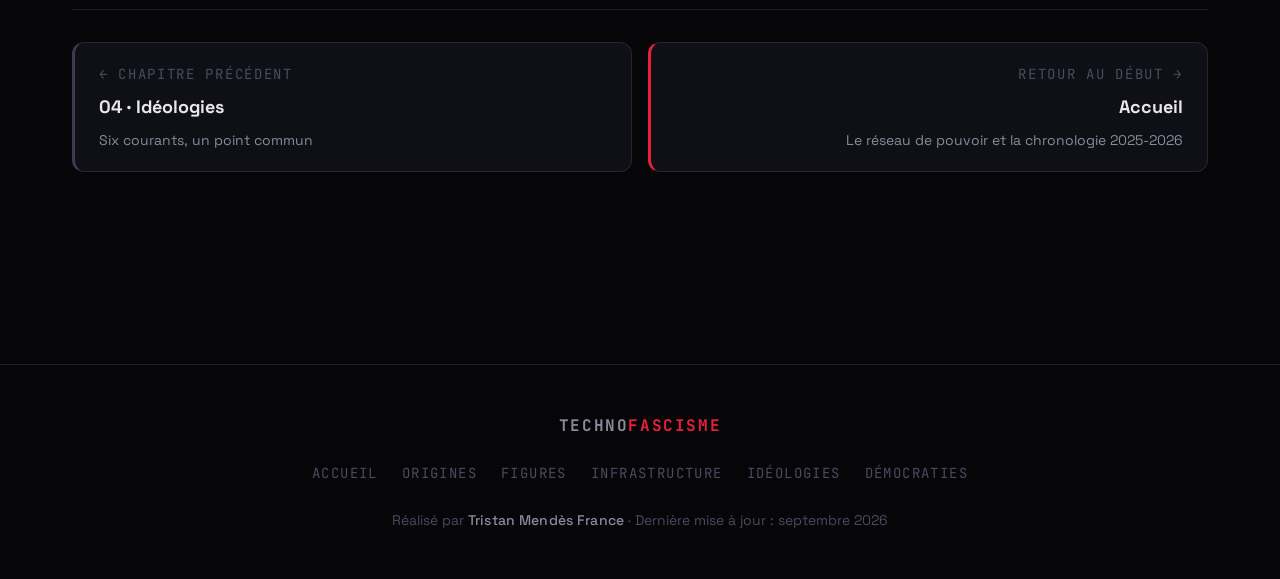
==== commit f997cc04: "Refonte v3 (8/8) : Démocraties — sept vecteurs mis à jour, tableau de bord de 6 indicateurs publics," ====
--- a/pages/democraties.html
+++ b/pages/democraties.html
@@ -1,113 +1,33 @@
 <!DOCTYPE html>
 <html lang="fr" data-theme="dark">
 <head>
-<!--
-   ______                            __
-  / ____/___  ____ ___  ____  __  __/ /____  _____
- / /   / __ \/ __ `__ \/ __ \/ / / / __/ _ \/ ___/
-/ /___/ /_/ / / / / / / /_/ / /_/ / /_/  __/ /
-\____/\____/_/ /_/ /_/ .___/\__,_/\__/\___/_/
-                    /_/
-        Created with Perplexity Computer
-        https://www.perplexity.ai/computer
--->
-<meta name="generator" content="Perplexity Computer">
 <meta charset="UTF-8">
 <meta name="viewport" content="width=device-width, initial-scale=1.0">
 <title>Démocraties — TECHNOFASCISME</title>
+<meta name="description" content="Sept vecteurs d'érosion démocratique, un tableau de bord d'indicateurs réels (2025-2026) et ce qui résiste : tribunaux, Europe, contre-lobbying, société civile.">
 <link rel="preconnect" href="https://fonts.googleapis.com">
 <link rel="preconnect" href="https://fonts.gstatic.com" crossorigin>
 <link href="https://fonts.googleapis.com/css2?family=Space+Grotesk:wght@300..700&family=JetBrains+Mono:wght@400;500;700&display=swap" rel="stylesheet">
 <link rel="stylesheet" href="../css/style.css">
 <style>
-  .risk-meter {
-    background: var(--color-surface-card);
-    border: 1px solid var(--color-border);
-    border-radius: var(--radius-xl);
-    padding: var(--space-6);
-    margin-bottom: var(--space-5);
-  }
-  .risk-meter-header {
-    display: flex;
-    justify-content: space-between;
-    align-items: center;
-    margin-bottom: var(--space-4);
-  }
-  .risk-meter-title {
-    font-weight: 700;
-    font-size: var(--text-base);
-  }
-  .risk-level {
-    font-family: var(--font-mono);
-    font-size: var(--text-xs);
-    font-weight: 700;
-    letter-spacing: 0.1em;
-    padding: var(--space-1) var(--space-3);
-    border-radius: var(--radius-full);
-  }
-  .risk-critical { background: rgba(200,16,46,0.15); color: var(--color-red-bright); border: 1px solid var(--color-red); }
-  .risk-high     { background: rgba(245,158,11,0.12); color: var(--color-amber);     border: 1px solid rgba(245,158,11,0.4); }
-  .risk-medium   { background: rgba(0,212,255,0.1);  color: var(--color-cyan);       border: 1px solid var(--color-cyan-muted); }
-  .risk-bar-track {
-    height: 6px;
-    background: var(--color-surface-offset);
-    border-radius: var(--radius-full);
-    overflow: hidden;
-    margin-bottom: var(--space-3);
-  }
-  .risk-bar-fill {
-    height: 100%;
-    border-radius: var(--radius-full);
-    transition: width 1.5s cubic-bezier(0.16, 1, 0.3, 1);
-    width: 0;
-  }
-  .risk-bar-fill.red    { background: linear-gradient(90deg, var(--color-red), var(--color-red-bright)); }
-  .risk-bar-fill.amber  { background: linear-gradient(90deg, #b45309, var(--color-amber)); }
-  .risk-bar-fill.cyan   { background: linear-gradient(90deg, var(--color-cyan-muted), var(--color-cyan)); }
-  .risk-meter p {
-    font-size: var(--text-sm);
-    color: var(--color-text-muted);
-    line-height: 1.6;
-    max-width: 100%;
-  }
-
-  .response-grid {
-    display: grid;
-    grid-template-columns: repeat(auto-fill, minmax(260px, 1fr));
-    gap: var(--space-5);
-    margin-top: var(--space-10);
-  }
-
+  .response-grid { display: grid; grid-template-columns: repeat(auto-fill, minmax(260px, 1fr)); gap: var(--space-4); }
   .response-card {
     background: var(--color-surface-card);
     border: 1px solid var(--color-border);
     border-radius: var(--radius-xl);
     padding: var(--space-6);
-    border-left: 3px solid var(--color-cyan);
+    border-left: 3px solid var(--color-green);
   }
-
-  .response-card h3 {
-    font-size: var(--text-base);
-    font-weight: 700;
-    margin-bottom: var(--space-3);
-    display: flex;
-    align-items: center;
-    gap: var(--space-3);
-  }
-
-  .response-card p {
-    font-size: var(--text-sm);
-    color: var(--color-text-muted);
-    line-height: 1.65;
-  }
+  .response-card h3 { font-size: var(--text-base); font-weight: 700; margin-bottom: var(--space-3); display: flex; align-items: center; gap: var(--space-3); }
+  .response-card p { font-size: var(--text-sm); color: var(--color-text-muted); line-height: 1.6; max-width: 100%; }
 </style>
 </head>
 <body>
 
-<nav class="site-nav">
+<nav class="site-nav" aria-label="Navigation principale">
   <div class="nav-inner">
     <a href="../index.html" class="nav-logo">
-      <svg class="logo-icon" viewBox="0 0 28 28" fill="none">
+      <svg class="logo-icon" viewBox="0 0 28 28" fill="none" aria-hidden="true">
         <rect x="1" y="1" width="26" height="26" rx="4" stroke="#c8102e" stroke-width="1.5"/>
         <path d="M7 14 L14 7 L21 14 L14 21 Z" stroke="#c8102e" stroke-width="1.5" fill="rgba(200,16,46,0.15)"/>
         <circle cx="14" cy="14" r="2.5" fill="#00d4ff"/>
@@ -118,7 +38,7 @@
       </svg>
       TECHNO<span class="accent">FASCISME</span>
     </a>
-    <nav class="nav-links">
+    <nav class="nav-links" aria-label="Sections">
       <a href="../index.html">Accueil</a>
       <a href="origines.html">Origines</a>
       <a href="figures.html">Figures</a>
@@ -126,7 +46,7 @@
       <a href="ideologies.html">Idéologies</a>
       <a href="democraties.html" class="active">Démocraties</a>
     </nav>
-    <button class="nav-mobile-btn" aria-label="Menu">
+    <button class="nav-mobile-btn" aria-label="Menu" aria-expanded="false">
       <svg width="20" height="20" viewBox="0 0 20 20" fill="none" stroke="currentColor" stroke-width="2">
         <line x1="3" y1="6" x2="17" y2="6"/><line x1="3" y1="10" x2="17" y2="10"/><line x1="3" y1="14" x2="17" y2="14"/>
       </svg>
@@ -138,235 +58,215 @@
   <p class="page-header-eyebrow">
     <a href="../index.html">Accueil</a>
     <span>/</span>
-    Enjeux démocratiques
+    05 · Démocraties
   </p>
-  <h1>Ce que nous perdons</h1>
-  <p>Capture d'État, érosion des contre-pouvoirs, privatisation du débat public, concentration informationnelle: les risques démocratiques que cette configuration de pouvoir fait peser sur les libertés publiques.</p>
+  <h1>Ce que nous perdons — et ce qui tient</h1>
+  <p>Sept vecteurs d'érosion, un tableau de bord d'indicateurs réels, et les contre-pouvoirs qui ont fonctionné depuis 2025.</p>
 </div>
 
 <main>
-  <div class="section">
-
-    <!-- OPENING QUOTE -->
-    <div class="quote-block fade-in">
-      <blockquote>"Ce que nous observons aux États-Unis depuis 2025 peut être caractérisé comme un 'stealth authoritarianism' : un autoritarisme furtif qui ne se proclame pas tel, qui utilise les formes légales de la démocratie pour les vider de leur substance, tout en construisant méthodiquement les instruments d'un pouvoir sans partage."</blockquote>
-      <cite>Steven Levitsky, Harvard — auteur de "How Democracies Die"</cite>
-    </div>
-
-    <hr class="section-divider">
-
-    <!-- WARNING CARDS -->
-    <div class="section-header fade-in">
-      <span class="section-eyebrow">Menaces identifiées</span>
-      <h2 class="section-title">Les vecteurs d'érosion</h2>
-      <p class="section-lead">Sept dimensions par lesquelles cette configuration de pouvoir peut affaiblir concrètement les systèmes démocratiques.</p>
+  <div class="section" style="padding-top:0">
+
+    <div class="quote-block fade-in" style="margin-top:0">
+      <blockquote>Les États-Unis glissent vers un "autoritarisme compétitif" : les élections continuent d'avoir lieu, mais le terrain est systématiquement faussé — par la capture des administrations, la mise au pas des agences et l'intimidation des contre-pouvoirs.</blockquote>
+      <cite>D'après Steven Levitsky &amp; Lucan Way — "The Path to American Authoritarianism", Foreign Affairs, février 2025</cite>
+    </div>
+
+    <hr class="section-divider">
+
+    <!-- VECTEURS -->
+    <div class="section-header tight fade-in">
+      <span class="section-eyebrow">Menaces</span>
+      <h2 class="section-title">Sept vecteurs d'érosion</h2>
     </div>
 
     <div class="warning-grid fade-in">
 
       <div class="warning-card danger">
         <div class="warning-level"><div class="warning-dot"></div>CRITIQUE</div>
-        <h3>Capture d'État directe</h3>
-        <p>Le <span class="gl-term" data-term="doge" tabindex="0">DOGE</span> illustre un cas limite de brouillage entre acteurs privés et fonctions publiques. Conjugué aux investissements électoraux massifs et à l'accès aux systèmes fédéraux, il constitue un mécanisme de capture institutionnelle sans précédent dans une démocratie libérale.</p>
+        <h3>Capture des données de l'État</h3>
+        <p>Le <span class="gl-term" data-term="doge" tabindex="0">DOGE</span> a disparu, pas ses accès : la cour d'appel a confirmé en avril 2026 l'accès aux données Social Security malgré des "questions sérieuses". L'IRS a partagé ~47 000 adresses avec ICE en violation de la loi.</p>
       </div>
 
       <div class="warning-card danger">
         <div class="warning-level"><div class="warning-dot"></div>CRITIQUE</div>
-        <h3>Démantèlement des contre-pouvoirs</h3>
-        <p>Licenciements massifs de fonctionnaires, pressions sur des agences indépendantes, attaques contre les juges et les médias critiques: ces dynamiques rappellent des séquences historiques de dé-démocratisation, même si les contextes ne sont pas identiques.</p>
-      </div>
-
-      <div class="warning-card critical">
-        <div class="warning-level"><div class="warning-dot"></div>ÉLEVÉ</div>
-        <h3>Monopole informationnel</h3>
-        <p>X, Meta, YouTube concentrent les espaces de débat public. Leurs propriétaires ont des intérêts politiques directs. L'espace de délibération démocratique est privatisé et soumis à des logiques commerciales et idéologiques.</p>
-      </div>
-
-      <div class="warning-card critical">
-        <div class="warning-level"><div class="warning-dot"></div>ÉLEVÉ</div>
         <h3>Surveillance et contrôle des corps</h3>
-        <p>Les outils biométriques, migratoires et policiers permettent d'étendre la capacité d'identification, de tri et de suivi de populations entières. Le corps devient alors un point d'administration et de contrôle.</p>
-      </div>
-
-      <div class="warning-card alert">
-        <div class="warning-level"><div class="warning-dot"></div>MOYEN</div>
-        <h3>Radicalisation algorithmique</h3>
-        <p>Les algorithmes de recommandation optimisent pour l'engagement émotionnel, ce qui favorise mécaniquement les contenus les plus clivants et radicaux. La démocratie requiert un espace de délibération rationnelle que les algorithmes détruisent.</p>
-      </div>
-
-      <div class="warning-card alert">
-        <div class="warning-level"><div class="warning-dot"></div>MOYEN</div>
-        <h3>Désinformation à grande échelle</h3>
-        <p>L'IA générative permet la production industrielle de deepfakes et de fausses informations à coût quasi nul. X, sous la direction de Musk, a drastiquement réduit ses dispositifs de modération et de lutte contre la désinformation. Or le consentement démocratique ne peut exister sans socle factuel minimal partagé.</p>
+        <p>Budget ICE de 75 Mds$, reconnaissance faciale de terrain, données Medicaid croisées par Palantir, 2 411 polices locales déléguées via <span class="gl-term" data-term="s287g" tabindex="0">287(g)</span>. Le corps devient un point d'administration.</p>
       </div>
 
       <div class="warning-card danger">
         <div class="warning-level"><div class="warning-dot"></div>CRITIQUE</div>
         <h3>Ingérence dans les démocraties européennes</h3>
-        <p>En 2024-2025, Elon Musk a multiplié les interventions explicites dans les processus électoraux européens via la plateforme X : soutien public à l'AfD en Allemagne (avec appel direct à voter pour ce parti lors des élections fédérales de 2025), à l'FPÖ en Autriche, à Reform UK en Grande-Bretagne, et à une rhétorique favorable au RN en France. Cette ingérence d'un oligarque américain — propriétaire d'une infrastructure d'information — dans des scrutins souverains européens constitue une rupture inédite avec les normes démocratiques. Elle illustre comment le contrôle d'une plateforme à portée mondiale peut devenir un levier de politique étrangère privée.</p>
-      </div>
-
-    </div>
-
-    <hr class="section-divider">
-
-    <!-- RISK METERS -->
-    <div class="section-header fade-in">
-      <span class="section-eyebrow">Indicateurs démocratiques</span>
-      <h2 class="section-title">État des libertés</h2>
-      <p class="section-lead">Évaluation des dimensions démocratiques les plus fragilisées, aux États-Unis et en Europe, basée sur les rapports récents d'institutions spécialisées (RSF, Freedom House, EFF).</p>
-    </div>
-
-    <div class="fade-in" id="risk-meters">
-      <div class="risk-meter">
-        <div class="risk-meter-header">
-          <div class="risk-meter-title">Indépendance de la fonction publique (États-Unis)</div>
-          <span class="risk-level risk-critical">CRITIQUE</span>
-        </div>
-        <div class="risk-bar-track"><div class="risk-bar-fill red" data-width="88"></div></div>
-        <p>Le DOGE a licencié ou mis en congé des dizaines de milliers de fonctionnaires fédéraux, avec le risque de remplacer des experts indépendants par des profils davantage alignés politiquement. Cela fragilise l'administration de l'État de droit.</p>
-      </div>
-
-      <div class="risk-meter">
-        <div class="risk-meter-header">
-          <div class="risk-meter-title">Pluralisme médiatique et liberté de la presse</div>
-          <span class="risk-level risk-critical">CRITIQUE</span>
-        </div>
-        <div class="risk-bar-track"><div class="risk-bar-fill red" data-width="75"></div></div>
-        <p>Concentration de la propriété des grandes plateformes entre des mains idéologiquement motivées. Pressions sur les médias indépendants. RSF a abaissé son classement de la liberté de presse américaine.</p>
-      </div>
-
-      <div class="risk-meter">
-        <div class="risk-meter-header">
-          <div class="risk-meter-title">Protection des données personnelles et vie privée</div>
-          <span class="risk-level risk-critical">CRITIQUE</span>
-        </div>
-        <div class="risk-bar-track"><div class="risk-bar-fill red" data-width="82"></div></div>
-        <p><span class="gl-term" data-term="palantir" tabindex="0">Palantir</span> agrège des données de santé, migratoires ou fiscales dans certains programmes. <span class="gl-term" data-term="clearview" tabindex="0">Clearview AI</span> a constitué une base faciale massive. L'absence d'un cadre fédéral robuste renforce ici l'inquiétude démocratique.</p>
-      </div>
-
-      <div class="risk-meter">
-        <div class="risk-meter-header">
-          <div class="risk-meter-title">Indépendance judiciaire</div>
-          <span class="risk-level risk-high">ÉLEVÉ</span>
-        </div>
-        <div class="risk-bar-track"><div class="risk-bar-fill amber" data-width="60"></div></div>
-        <p>Pressions répétées sur les juges fédéraux, tentatives documentées d'ignorer des décisions de justice. Dans ses écrits, Yarvin recommande explicitement de s'affranchir du pouvoir judiciaire. Trump et Musk ont publiquement mis en cause des juges par leur nom.</p>
-      </div>
-
-      <div class="risk-meter">
-        <div class="risk-meter-header">
-          <div class="risk-meter-title">Régulation des algorithmes et IA en Europe</div>
-          <span class="risk-level risk-medium">MOYEN</span>
-        </div>
-        <div class="risk-bar-track"><div class="risk-bar-fill cyan" data-width="42"></div></div>
-        <p>L'UE a adopté l'AI Act et le DSA (Digital Services Act). Ces réglementations constituent un rempart. Mais leur application face à des acteurs américains puissants reste incertaine, et les pressions de dérogation sont intenses.</p>
-      </div>
-    </div>
-
-    <hr class="section-divider">
-
-    <!-- WHAT CAN BE DONE -->
-    <div class="section-header fade-in">
-      <span class="section-eyebrow">Contre-mesures</span>
-      <h2 class="section-title">Les résistances possibles</h2>
-      <p class="section-lead">Face au technofascisme, des réponses institutionnelles, civiles et technologiques existent et se développent.</p>
+        <p>Appels de Musk à voter AfD, soutien à Reform UK, "fight back or die" à Londres (sept. 2025), "abolir l'UE" (déc. 2025). Puis l'État s'en mêle : interdiction de visa contre Thierry Breton et quatre ONG.</p>
+      </div>
+
+      <div class="warning-card critical">
+        <div class="warning-level"><div class="warning-dot"></div>ÉLEVÉ</div>
+        <h3>Contournement des législateurs</h3>
+        <p>Le Sénat refuse à 99 voix contre 1 le moratoire sur les lois IA des États ; cinq mois plus tard, un décret le rétablit de fait et le DOJ attaque le Colorado aux côtés de xAI.</p>
+      </div>
+
+      <div class="warning-card critical">
+        <div class="warning-level"><div class="warning-dot"></div>ÉLEVÉ</div>
+        <h3>Privatisation de l'espace public</h3>
+        <p>X, Grok, Starlink et SpaceX dans une seule entité cotée, propriété d'un seul homme. L'algorithme amplifie ses positions ; la modération a été réduite de 80 %.</p>
+      </div>
+
+      <div class="warning-card alert">
+        <div class="warning-level"><div class="warning-dot"></div>MOYEN</div>
+        <h3>Désinformation industrielle</h3>
+        <p>~3 millions de deepfakes sexualisés générés par Grok en quelques jours (janv. 2026) ; "MechaHitler" (juil. 2025). Le contrat Pentagone a suivi six jours après l'incident.</p>
+      </div>
+
+      <div class="warning-card alert">
+        <div class="warning-level"><div class="warning-dot"></div>MOYEN</div>
+        <h3>Argent sans limite</h3>
+        <p>Midterms 2026 : super PACs crypto (193 M$) et IA (125 M$), a16z premier donateur, Musk de retour à ≥85 M$. Le vote continue ; le terrain est acheté.</p>
+      </div>
+
+    </div>
+
+    <hr class="section-divider">
+
+    <!-- TABLEAU DE BORD -->
+    <div class="section-header tight fade-in">
+      <span class="section-eyebrow">Tableau de bord</span>
+      <h2 class="section-title">Six indicateurs, sept sources</h2>
+      <p class="section-lead">Des chiffres publics, pas des scores maison.</p>
+    </div>
+
+    <div class="kpi-grid fade-in">
+      <div class="kpi" data-tone="red">
+        <div class="kpi-label">Police migratoire déléguée</div>
+        <div class="kpi-value">2 411 <small>accords 287(g)</small></div>
+        <div class="kpi-bar-track"><div class="kpi-bar" data-width="78"></div></div>
+        <p>39 États sur 50 au 31 août 2026 — 1 372 accords en janvier.</p>
+        <div class="kpi-source"><a href="https://www.ice.gov/identify-and-arrest/287g" target="_blank" rel="noopener noreferrer">ICE</a></div>
+      </div>
+      <div class="kpi" data-tone="red">
+        <div class="kpi-label">Données fiscales → ICE</div>
+        <div class="kpi-value">42 695 <small>violations</small></div>
+        <p>Nombre de fois où l'IRS a enfreint la loi en transmettant des adresses de contribuables, selon la juge Kollar-Kotelly (nov. 2025).</p>
+        <div class="kpi-source"><a href="https://fedscoop.com/irs-broke-law-ice-data-sharing-taxpayer-addresses-judge-rules/" target="_blank" rel="noopener noreferrer">FedScoop</a></div>
+      </div>
+      <div class="kpi" data-tone="cyan">
+        <div class="kpi-label">Sénat vs. exécutif</div>
+        <div class="kpi-value">99 <small>/ 100</small></div>
+        <div class="kpi-bar-track"><div class="kpi-bar" data-width="99"></div></div>
+        <p>Sénateurs ayant refusé le moratoire IA (juil. 2025) — contourné par décret cinq mois plus tard.</p>
+        <div class="kpi-source"><a href="https://www.commerce.senate.gov/2025/7/senate-strikes-ai-moratorium-from-budget-reconciliation-bill-in-overwhelming-99-1-vote/8415a728-fd1d-4269-98ac-101d1d0c71e0" target="_blank" rel="noopener noreferrer">Sénat</a></div>
+      </div>
+      <div class="kpi" data-tone="amber">
+        <div class="kpi-label">Liberté de la presse</div>
+        <div class="kpi-value">57<small>e / 180</small></div>
+        <div class="kpi-bar-track"><div class="kpi-bar" data-width="68"></div></div>
+        <p>Rang des États-Unis au classement RSF 2025, en recul — première fois hors du "satisfaisant".</p>
+        <div class="kpi-source"><a href="https://rsf.org/en/index" target="_blank" rel="noopener noreferrer">RSF</a></div>
+      </div>
+      <div class="kpi" data-tone="green">
+        <div class="kpi-label">Première amende DSA</div>
+        <div class="kpi-value">120 <small>M€</small></div>
+        <p>Contre X (déc. 2025). Enquête étendue à Grok (janv. 2026), décision pendante. X a fait appel ; Washington a répondu par des sanctions de visa.</p>
+        <div class="kpi-source"><a href="https://www.cnbc.com/2025/12/05/elon-musks-x-fined-140-million-by-european-commission.html" target="_blank" rel="noopener noreferrer">Commission / CNBC</a></div>
+      </div>
+      <div class="kpi" data-tone="green">
+        <div class="kpi-label">Midterms — 3 nov. 2026</div>
+        <div class="kpi-value">84 <small>%</small></div>
+        <div class="kpi-bar-track"><div class="kpi-bar" data-width="84"></div></div>
+        <p>Probabilité que les démocrates reprennent la Chambre (57 % pour le Sénat), modèle Silver Bulletin fin août 2026. Les élections restent le contre-pouvoir décisif.</p>
+        <div class="kpi-source"><a href="https://www.natesilver.net/p/nate-silver-2026-midterm-election-polls-model" target="_blank" rel="noopener noreferrer">Silver Bulletin</a></div>
+      </div>
+    </div>
+
+    <hr class="section-divider">
+
+    <!-- RESISTANCES -->
+    <div class="section-header tight fade-in">
+      <span class="section-eyebrow">Contre-pouvoirs</span>
+      <h2 class="section-title">Ce qui a tenu</h2>
+      <p class="section-lead">Pas des vœux : des résistances qui ont produit des effets mesurables depuis 2025.</p>
     </div>
 
     <div class="response-grid fade-in">
-
-      <div class="response-card">
-        <h3>🇪🇺 Réglementation européenne</h3>
-        <p>L'AI Act, le RGPD, le DSA et le DMA constituent un arsenal réglementaire unique au monde. L'Europe a choisi de réguler avant de déployer — une approche que le technofascisme attaque frontalement comme "entrave à l'innovation".</p>
-      </div>
-
-      <div class="response-card">
-        <h3>⚖️ Contre-pouvoirs judiciaires</h3>
-        <p>Les tribunaux américains ont bloqué de nombreuses mesures du DOGE. Des juges fédéraux ont ordonné la suspension de licenciements illégaux. L'État de droit dispose encore d'une capacité de résistance.</p>
-      </div>
-
-      <div class="response-card">
-        <h3>📰 Journalisme d'investigation</h3>
-        <p>The Guardian, New Yorker, TNI, Jacobin, Wired, Philosophie Magazine : un journalisme indépendant documente et analyse le phénomène. La transparence documentaire est la première arme contre les pouvoirs opaques.</p>
-      </div>
-
-      <div class="response-card">
-        <h3>🔬 Recherche académique</h3>
-        <p>Des chercheurs comme Shoshana Zuboff (surveillance capitalism), Steven Levitsky (How Democracies Die), ou Evgeny Morozov fournissent des outils analytiques pour comprendre et nommer ce qui se passe.</p>
-      </div>
-
-      <div class="response-card">
-        <h3>🛡️ Technologies de protection</h3>
-        <p>VPN, navigateurs privacy-first, Signal, Tor, logiciels open-source : des outils techniques permettent aux individus de maintenir une sphère d'autonomie numérique hors de la surveillance commerciale et étatique.</p>
-      </div>
-
-      <div class="response-card">
-        <h3>🗳️ Engagement civique</h3>
-        <p>Les mouvements de résistance — mobilisation anti-DOGE, protestations contre les contrats ICE-Palantir, campagnes pour la régulation des algorithmes — montrent que la société civile peut exercer une pression significative.</p>
-      </div>
-
-    </div>
-
-    <hr class="section-divider">
-
-    <!-- FINAL QUOTE -->
+      <div class="response-card">
+        <h3>⚖️ Les tribunaux</h3>
+        <p>Blocage du partage IRS–ICE (nov. 2025), injonctions contre les licenciements du DOGE, procédures sur les données Social Security. Résistance réelle mais inégale : la Cour suprême a tranché pour l'exécutif en juin 2025.</p>
+      </div>
+      <div class="response-card">
+        <h3>🇪🇺 L'Europe</h3>
+        <p>Amende DSA contre X, enquête sur Grok, refus de Palantir par la Bundeswehr, DSA/DMA exclus de l'accord commercial d'août 2025 malgré la pression. Le seul régulateur qui ait sanctionné.</p>
+      </div>
+      <div class="response-card">
+        <h3>🏛️ Le Congrès et les États</h3>
+        <p>99-1 au Sénat contre le moratoire IA. Le Colorado, la Californie et d'autres légifèrent malgré la task force du DOJ. La bataille de la préemption se joue aux midterms.</p>
+      </div>
+      <div class="response-card">
+        <h3>💵 Le contre-lobbying</h3>
+        <p>Anthropic finance "Public First Action" (≥40 M$, 100 M$ levés) contre la préemption fédérale : pour la première fois, une partie de l'industrie IA s'oppose à l'agenda e/acc avec de l'argent.</p>
+      </div>
+      <div class="response-card">
+        <h3>📰 L'enquête et la recherche</h3>
+        <p>ACLU, ProPublica, TechCrunch, Fortune, le New Yorker, TNI ; les livres de Slobodian, Silverman, Hadjadji &amp; Tesquet, Durán. Chaque contrat cité sur ce site a été rendu public par ce travail.</p>
+      </div>
+      <div class="response-card">
+        <h3>✊ La rue et les urnes</h3>
+        <p>Mobilisations "Tesla Takedown", manifestations contre les raids ICE, campagnes pour la régulation des algorithmes. Et une échéance : le 3 novembre 2026.</p>
+      </div>
+    </div>
+
+    <hr class="section-divider">
+
     <div class="quote-block cyan fade-in">
-      <blockquote>"La démocratie n'est pas un état naturel. C'est une conquête permanente sur les tendances autoritaires du pouvoir. Ce qui est nouveau aujourd'hui tient moins à l'existence de ces tendances qu'à la vitesse, à l'échelle et à l'opacité que leur confèrent les infrastructures numériques."</blockquote>
-      <cite>Synthèse éditoriale du projet à partir des analyses mobilisées dans cette page</cite>
+      <blockquote>"La démocratie n'est pas un état naturel. C'est une conquête permanente sur les tendances autoritaires du pouvoir. Ce qui est nouveau tient moins à l'existence de ces tendances qu'à la vitesse, à l'échelle et à l'opacité que leur confèrent les infrastructures numériques."</blockquote>
+      <cite>Synthèse éditoriale du projet</cite>
     </div>
 
     <hr class="section-divider">
 
     <!-- RESOURCES -->
-    <div class="section-header fade-in">
+    <div class="section-header tight fade-in">
       <span class="section-eyebrow">Pour aller plus loin</span>
-      <h2 class="section-title">Ressources essentielles</h2>
+      <h2 class="section-title">Sources</h2>
     </div>
 
     <div class="resource-list fade-in">
-      <a href="https://www.newyorker.com/culture/infinite-scroll/techno-fascism-comes-to-america-elon-musk" target="_blank" rel="noopener noreferrer" class="resource-item">
-        <span class="resource-source">New Yorker</span>
-        <div><div class="resource-title">Techno-Fascism Comes to America — analyse complète du phénomène</div></div>
+      <a href="https://www.foreignaffairs.com/united-states/path-american-authoritarianism-trump" target="_blank" rel="noopener noreferrer" class="resource-item">
+        <span class="resource-source">Foreign Affairs</span>
+        <div><div class="resource-title">The Path to American Authoritarianism — Levitsky &amp; Way, février 2025</div></div>
+        <svg class="resource-ext" width="16" height="16" viewBox="0 0 16 16" fill="none" stroke="currentColor" stroke-width="1.5"><path d="M7 3H3a1 1 0 0 0-1 1v9a1 1 0 0 0 1 1h9a1 1 0 0 0 1-1V9m-5-6h6m0 0v6m0-6L7 9"/></svg>
+      </a>
+      <a href="https://www.brennancenter.org/our-work/analysis-opinion/big-budget-act-creates-deportation-industrial-complex" target="_blank" rel="noopener noreferrer" class="resource-item">
+        <span class="resource-source">Brennan Center</span>
+        <div><div class="resource-title">The Big Budget Act creates a deportation-industrial complex — 2025</div></div>
+        <svg class="resource-ext" width="16" height="16" viewBox="0 0 16 16" fill="none" stroke="currentColor" stroke-width="1.5"><path d="M7 3H3a1 1 0 0 0-1 1v9a1 1 0 0 0 1 1h9a1 1 0 0 0 1-1V9m-5-6h6m0 0v6m0-6L7 9"/></svg>
+      </a>
+      <a href="https://www.csis.org/analysis/new-containment-doctrine-how-united-states-using-trade-stop-digital-regulation" target="_blank" rel="noopener noreferrer" class="resource-item">
+        <span class="resource-source">CSIS</span>
+        <div><div class="resource-title">A New Containment Doctrine — comment Washington utilise le commerce contre la régulation numérique</div></div>
         <svg class="resource-ext" width="16" height="16" viewBox="0 0 16 16" fill="none" stroke="currentColor" stroke-width="1.5"><path d="M7 3H3a1 1 0 0 0-1 1v9a1 1 0 0 0 1 1h9a1 1 0 0 0 1-1V9m-5-6h6m0 0v6m0-6L7 9"/></svg>
       </a>
       <a href="https://www.philomag.com/articles/les-technofascistes-visent-leffondrement-des-democraties-au-moyen-dun-coup-detat-graduel" target="_blank" rel="noopener noreferrer" class="resource-item">
         <span class="resource-source">Philo Mag</span>
-        <div><div class="resource-title">Les technofascistes visent l'effondrement des démocraties — Tesquet &amp; Hadjadji (FR)</div></div>
-        <svg class="resource-ext" width="16" height="16" viewBox="0 0 16 16" fill="none" stroke="currentColor" stroke-width="1.5"><path d="M7 3H3a1 1 0 0 0-1 1v9a1 1 0 0 0 1 1h9a1 1 0 0 0 1-1V9m-5-6h6m0 0v6m0-6L7 9"/></svg>
-      </a>
-      <a href="https://www.tni.org/en/article/the-rise-of-the-techno-tyrants" target="_blank" rel="noopener noreferrer" class="resource-item">
-        <span class="resource-source">TNI</span>
-        <div><div class="resource-title">The Rise of the Techno-Tyrants — Silicon Valley's right-wing past, present and future</div></div>
-        <svg class="resource-ext" width="16" height="16" viewBox="0 0 16 16" fill="none" stroke="currentColor" stroke-width="1.5"><path d="M7 3H3a1 1 0 0 0-1 1v9a1 1 0 0 0 1 1h9a1 1 0 0 0 1-1V9m-5-6h6m0 0v6m0-6L7 9"/></svg>
-      </a>
-      <a href="https://jacobin.com/" target="_blank" rel="noopener noreferrer" class="resource-item">
-        <span class="resource-source">Jacobin</span>
-        <div><div class="resource-title">Jacobin Magazine — analyses critiques régulières du technofascisme et de la tech réactionnaire</div></div>
-        <svg class="resource-ext" width="16" height="16" viewBox="0 0 16 16" fill="none" stroke="currentColor" stroke-width="1.5"><path d="M7 3H3a1 1 0 0 0-1 1v9a1 1 0 0 0 1 1h9a1 1 0 0 0 1-1V9m-5-6h6m0 0v6m0-6L7 9"/></svg>
-      </a>
-      <a href="https://www.eff.org/" target="_blank" rel="noopener noreferrer" class="resource-item">
-        <span class="resource-source">EFF</span>
-        <div><div class="resource-title">Electronic Frontier Foundation — défense des libertés numériques et rapports de surveillance</div></div>
-        <svg class="resource-ext" width="16" height="16" viewBox="0 0 16 16" fill="none" stroke="currentColor" stroke-width="1.5"><path d="M7 3H3a1 1 0 0 0-1 1v9a1 1 0 0 0 1 1h9a1 1 0 0 0 1-1V9m-5-6h6m0 0v6m0-6L7 9"/></svg>
-      </a>
-      <a href="https://www.aeon.co/essays/the-long-dark-history-of-techno-fascism" target="_blank" rel="noopener noreferrer" class="resource-item">
-        <span class="resource-source">Aeon</span>
-        <div><div class="resource-title">The long dark history of techno-fascism — perspective historique approfondie</div></div>
-        <svg class="resource-ext" width="16" height="16" viewBox="0 0 16 16" fill="none" stroke="currentColor" stroke-width="1.5"><path d="M7 3H3a1 1 0 0 0-1 1v9a1 1 0 0 0 1 1h9a1 1 0 0 0 1-1V9m-5-6h6m0 0v6m0-6L7 9"/></svg>
-      </a>
-    </div>
-
-    <!-- FINAL NAV -->
+        <div><div class="resource-title">Les technofascistes visent l'effondrement des démocraties — Tesquet &amp; Hadjadji</div></div>
+        <svg class="resource-ext" width="16" height="16" viewBox="0 0 16 16" fill="none" stroke="currentColor" stroke-width="1.5"><path d="M7 3H3a1 1 0 0 0-1 1v9a1 1 0 0 0 1 1h9a1 1 0 0 0 1-1V9m-5-6h6m0 0v6m0-6L7 9"/></svg>
+      </a>
+      <a href="https://www.democracynow.org/2026/8/17/gil_duran_nerd_reich" target="_blank" rel="noopener noreferrer" class="resource-item">
+        <span class="resource-source">Democracy Now</span>
+        <div><div class="resource-title">Gil Durán — The Nerd Reich, entretien, août 2026</div></div>
+        <svg class="resource-ext" width="16" height="16" viewBox="0 0 16 16" fill="none" stroke="currentColor" stroke-width="1.5"><path d="M7 3H3a1 1 0 0 0-1 1v9a1 1 0 0 0 1 1h9a1 1 0 0 0 1-1V9m-5-6h6m0 0v6m0-6L7 9"/></svg>
+      </a>
+    </div>
+
     <nav class="chapter-nav" aria-label="Navigation entre chapitres">
       <a href="ideologies.html" class="chapter-nav-card prev">
         <span class="chapter-nav-direction">← Chapitre précédent</span>
-        <span class="chapter-nav-title">Idéologies sous-jacentes</span>
-        <span class="chapter-nav-desc">NRx, e/acc, Network State : les doctrines qui justifient le démantèlement démocratique</span>
+        <span class="chapter-nav-title">04 · Idéologies</span>
+        <span class="chapter-nav-desc">Six courants, un point commun</span>
       </a>
       <a href="../index.html" class="chapter-nav-card next">
-        <span class="chapter-nav-direction">Retour au point de départ →</span>
-        <span class="chapter-nav-title">Vue d'ensemble</span>
-        <span class="chapter-nav-desc">Revisiter la cartographie complète, le réseau de pouvoir et les parcours de lecture</span>
+        <span class="chapter-nav-direction">Retour au début →</span>
+        <span class="chapter-nav-title">Accueil</span>
+        <span class="chapter-nav-desc">Le réseau de pouvoir et la chronologie 2025-2026</span>
       </a>
     </nav>
 
@@ -376,7 +276,7 @@
 <footer class="site-footer">
   <div class="footer-inner">
     <div class="footer-logo">TECHNO<span>FASCISME</span></div>
-    <nav class="footer-nav">
+    <nav class="footer-nav" aria-label="Navigation pied de page">
       <a href="../index.html">Accueil</a>
       <a href="origines.html">Origines</a>
       <a href="figures.html">Figures</a>
@@ -385,28 +285,11 @@
       <a href="democraties.html">Démocraties</a>
     </nav>
     <p class="footer-credit">
-      Réalisé par <a href="https://tristan.pro" target="_blank" rel="noopener noreferrer" class="footer-author">Tristan Mendès France</a> — 
-      Sources : New Yorker · Philosophie Magazine · TNI · Harvard · EFF · Jacobin · Wired · Time · 
-      <a href="https://www.perplexity.ai/computer" target="_blank" rel="noopener noreferrer">Created with Perplexity Computer</a>
+      Réalisé par <a href="https://tristan.pro" target="_blank" rel="noopener noreferrer" class="footer-author">Tristan Mendès France</a> · Dernière mise à jour : septembre 2026
     </p>
   </div>
 </footer>
 
 <script src="../js/main.js"></script>
-<script>
-// Risk bar animation
-const riskBars = document.querySelectorAll('.risk-bar-fill');
-const barObserver = new IntersectionObserver((entries) => {
-  entries.forEach(entry => {
-    if (entry.isIntersecting) {
-      const el = entry.target;
-      const targetWidth = el.dataset.width || '0';
-      setTimeout(() => { el.style.width = targetWidth + '%'; }, 100);
-      barObserver.unobserve(el);
-    }
-  });
-}, { threshold: 0.2 });
-riskBars.forEach(bar => barObserver.observe(bar));
-</script>
 </body>
 </html>
--- a/css/style.css
+++ b/css/style.css
@@ -1367,7 +1367,7 @@
 .footer-credit a:hover { color: var(--color-text-muted); }
 
 .footer-author {
-  color: var(--color-text-secondary) !important;
+  color: var(--color-text-muted) !important;
   font-weight: 500;
   letter-spacing: 0.01em;
 }
@@ -1667,6 +1667,535 @@
   }
 }
 
+/* ============================================================
+   V3 — Composants de la refonte (sept. 2026)
+   ============================================================ */
+
+/* ── Badge de mise à jour ───────────────────────────────────── */
+.update-badge {
+  display: inline-flex;
+  align-items: center;
+  gap: var(--space-2);
+  padding: var(--space-1) var(--space-3);
+  font-family: var(--font-mono);
+  font-size: 0.68rem;
+  letter-spacing: 0.12em;
+  text-transform: uppercase;
+  color: var(--color-green);
+  background: var(--color-green-dim);
+  border: 1px solid rgba(34,197,94,0.3);
+  border-radius: var(--radius-full);
+  white-space: nowrap;
+}
+
+.update-badge::before {
+  content: '';
+  width: 6px; height: 6px;
+  border-radius: 50%;
+  background: currentColor;
+  animation: pulse-dot 2s ease-in-out infinite;
+}
+
+/* ── Hero compact (accueil v3) ──────────────────────────────── */
+.page-hero.compact {
+  min-height: auto;
+  padding: calc(var(--space-24) + 2rem) var(--space-8) var(--space-16);
+}
+
+.hero-kicker-row {
+  display: flex;
+  align-items: center;
+  gap: var(--space-4);
+  flex-wrap: wrap;
+  justify-content: center;
+  margin-bottom: var(--space-6);
+}
+
+/* ── Bandeau définition (une phrase) ────────────────────────── */
+.def-strip {
+  max-width: var(--content-wide);
+  margin: 0 auto var(--space-16);
+  padding: 0 var(--space-8);
+}
+
+.def-strip-inner {
+  display: grid;
+  grid-template-columns: auto 1fr;
+  gap: var(--space-6);
+  align-items: start;
+  padding: var(--space-6) var(--space-8);
+  background: var(--color-surface-card);
+  border: 1px solid var(--color-border);
+  border-left: 3px solid var(--color-red-bright);
+  border-radius: var(--radius-xl);
+}
+
+.def-strip-label {
+  font-family: var(--font-mono);
+  font-size: var(--text-xs);
+  letter-spacing: 0.15em;
+  text-transform: uppercase;
+  color: var(--color-red-bright);
+  padding-top: 0.2em;
+}
+
+.def-strip p {
+  font-size: var(--text-base);
+  color: var(--color-text);
+  line-height: 1.65;
+  max-width: 100%;
+}
+
+.def-strip p + p {
+  margin-top: var(--space-3);
+  font-size: var(--text-sm);
+  color: var(--color-text-muted);
+}
+
+@media (max-width: 640px) {
+  .def-strip-inner { grid-template-columns: 1fr; gap: var(--space-3); }
+}
+
+/* ── Frise horizontale (actualité 2025-2026) ────────────────── */
+.tl-h-wrap {
+  position: relative;
+}
+
+.tl-h-controls {
+  display: flex;
+  justify-content: space-between;
+  align-items: center;
+  gap: var(--space-4);
+  margin-bottom: var(--space-5);
+}
+
+.tl-h-hint {
+  font-family: var(--font-mono);
+  font-size: var(--text-xs);
+  color: var(--color-text-faint);
+  letter-spacing: 0.08em;
+}
+
+.tl-h-btns { display: flex; gap: var(--space-2); }
+
+.tl-h-btn {
+  width: 38px; height: 38px;
+  border-radius: var(--radius-full);
+  border: 1px solid var(--color-border-bright);
+  color: var(--color-text-muted);
+  display: flex; align-items: center; justify-content: center;
+  transition: all var(--transition);
+}
+
+.tl-h-btn:hover { color: var(--color-cyan); border-color: var(--color-cyan-muted); background: var(--color-cyan-dim); }
+
+.tl-h {
+  display: flex;
+  gap: var(--space-4);
+  overflow-x: auto;
+  scroll-snap-type: x mandatory;
+  padding: var(--space-6) var(--space-2) var(--space-4);
+  scrollbar-width: thin;
+  scrollbar-color: var(--color-border) transparent;
+  position: relative;
+  -webkit-overflow-scrolling: touch;
+}
+
+.evt {
+  flex: 0 0 300px;
+  scroll-snap-align: start;
+  background: var(--color-surface-card);
+  border: 1px solid var(--color-border);
+  border-radius: var(--radius-xl);
+  padding: var(--space-5);
+  position: relative;
+  margin-top: var(--space-4);
+  transition: border-color var(--transition), transform var(--transition);
+  --evt-color: var(--color-red-bright);
+}
+
+.evt::before {
+  content: '';
+  position: absolute;
+  top: calc(-1 * var(--space-4) - 11px);
+  left: var(--space-5);
+  width: 10px; height: 10px;
+  border-radius: 50%;
+  background: var(--evt-color);
+  box-shadow: 0 0 10px var(--evt-color);
+}
+
+/* segment de frise reliant chaque carte à la suivante */
+.evt::after {
+  content: '';
+  position: absolute;
+  top: calc(-1 * var(--space-4) - 7px);
+  left: var(--space-5);
+  width: calc(100% + var(--space-4));
+  height: 1px;
+  background: linear-gradient(90deg, var(--evt-color), var(--color-border-bright));
+  opacity: 0.55;
+  pointer-events: none;
+}
+
+.evt:last-child::after { width: 40%; }
+
+.evt:hover { border-color: var(--evt-color); transform: translateY(-3px); }
+
+.evt[data-type="capture"]  { --evt-color: var(--color-red-bright); }
+.evt[data-type="infra"]    { --evt-color: var(--color-cyan); }
+.evt[data-type="politique"]{ --evt-color: var(--color-amber); }
+.evt[data-type="idees"]    { --evt-color: #a855f7; }
+.evt[data-type="europe"]   { --evt-color: var(--color-green); }
+
+.evt-date {
+  font-family: var(--font-mono);
+  font-size: var(--text-xs);
+  color: var(--evt-color);
+  letter-spacing: 0.1em;
+  margin-bottom: var(--space-2);
+  display: flex;
+  justify-content: space-between;
+  align-items: center;
+  gap: var(--space-2);
+}
+
+.evt-type {
+  font-size: 0.62rem;
+  letter-spacing: 0.15em;
+  text-transform: uppercase;
+  color: var(--color-text-faint);
+}
+
+.evt h3 {
+  font-size: var(--text-sm);
+  font-weight: 700;
+  margin-bottom: var(--space-2);
+  line-height: 1.35;
+}
+
+.evt p {
+  font-size: var(--text-xs);
+  color: var(--color-text-muted);
+  line-height: 1.55;
+  max-width: 100%;
+}
+
+.evt a {
+  display: inline-block;
+  margin-top: var(--space-3);
+  font-family: var(--font-mono);
+  font-size: 0.68rem;
+  letter-spacing: 0.08em;
+  color: var(--color-cyan);
+  text-decoration: none;
+}
+
+.evt a:hover { text-decoration: underline; }
+
+.tl-h-legend {
+  display: flex;
+  flex-wrap: wrap;
+  gap: var(--space-4);
+  margin-top: var(--space-4);
+}
+
+/* ── Badge de statut (fiches) ───────────────────────────────── */
+.status-badge {
+  display: inline-flex;
+  align-items: center;
+  gap: var(--space-2);
+  padding: var(--space-1) var(--space-3);
+  font-family: var(--font-mono);
+  font-size: 0.66rem;
+  letter-spacing: 0.1em;
+  text-transform: uppercase;
+  border-radius: var(--radius-full);
+  border: 1px solid;
+  white-space: nowrap;
+}
+
+.status-badge::before {
+  content: '';
+  width: 6px; height: 6px;
+  border-radius: 50%;
+  background: currentColor;
+}
+
+.status-red   { color: var(--color-red-bright); border-color: var(--color-red); background: var(--color-red-dim); }
+.status-amber { color: var(--color-amber); border-color: rgba(245,158,11,0.4); background: var(--color-amber-dim); }
+.status-cyan  { color: var(--color-cyan); border-color: var(--color-cyan-muted); background: var(--color-cyan-dim); }
+.status-green { color: var(--color-green); border-color: rgba(34,197,94,0.4); background: var(--color-green-dim); }
+.status-ghost { color: var(--color-text-muted); border-color: var(--color-border); background: transparent; }
+
+/* ── Fiche figure v3 ────────────────────────────────────────── */
+.figure-card-header { align-items: flex-start; }
+
+.figure-status-row {
+  display: flex;
+  justify-content: space-between;
+  align-items: center;
+  gap: var(--space-3);
+  padding: var(--space-3) var(--space-6);
+  border-bottom: 1px solid var(--color-divider);
+  background: var(--color-surface);
+}
+
+.figure-lever {
+  font-family: var(--font-mono);
+  font-size: 0.66rem;
+  letter-spacing: 0.12em;
+  text-transform: uppercase;
+  color: var(--color-text-faint);
+}
+
+.figure-lever strong {
+  color: var(--color-text-muted);
+  font-weight: 500;
+}
+
+.figure-card-body .figure-hint {
+  margin-top: var(--space-4);
+  font-family: var(--font-mono);
+  font-size: 0.66rem;
+  letter-spacing: 0.1em;
+  text-transform: uppercase;
+  color: var(--color-text-faint);
+  display: flex;
+  align-items: center;
+  gap: var(--space-2);
+  transition: color var(--transition);
+}
+
+.figure-card:hover .figure-hint { color: var(--color-red-bright); }
+
+/* ── Filtres (chips) ────────────────────────────────────────── */
+.filter-bar {
+  display: flex;
+  flex-wrap: wrap;
+  align-items: center;
+  gap: var(--space-2);
+  margin-bottom: var(--space-8);
+}
+
+.filter-label {
+  font-family: var(--font-mono);
+  font-size: var(--text-xs);
+  letter-spacing: 0.12em;
+  text-transform: uppercase;
+  color: var(--color-text-faint);
+  margin-right: var(--space-2);
+}
+
+.filter-chip {
+  padding: var(--space-2) var(--space-4);
+  font-family: var(--font-mono);
+  font-size: var(--text-xs);
+  letter-spacing: 0.05em;
+  text-transform: uppercase;
+  color: var(--color-text-muted);
+  border: 1px solid var(--color-border);
+  border-radius: var(--radius-full);
+  background: transparent;
+  transition: all var(--transition);
+}
+
+.filter-chip:hover { color: var(--color-text); border-color: var(--color-border-bright); }
+
+.filter-chip[aria-pressed="true"] {
+  color: var(--color-red-bright);
+  border-color: var(--color-red);
+  background: var(--color-red-dim);
+}
+
+[data-filter-target].is-hidden { display: none; }
+
+/* ── Faits clés dans les modales ────────────────────────────── */
+.fact-list {
+  display: grid;
+  gap: var(--space-2);
+  margin: var(--space-4) 0 var(--space-6);
+}
+
+.fact-row {
+  display: grid;
+  grid-template-columns: 110px 1fr;
+  gap: var(--space-4);
+  padding: var(--space-3) var(--space-4);
+  background: var(--color-surface-2);
+  border: 1px solid var(--color-divider);
+  border-radius: var(--radius-lg);
+  font-size: var(--text-sm);
+  line-height: 1.5;
+}
+
+.fact-row dt {
+  font-family: var(--font-mono);
+  font-size: 0.66rem;
+  letter-spacing: 0.1em;
+  text-transform: uppercase;
+  color: var(--color-cyan);
+  padding-top: 0.25em;
+}
+
+.fact-row dd { color: var(--color-text-muted); max-width: 100%; }
+.fact-row dd strong { color: var(--color-text); }
+
+.modal-update {
+  margin-top: var(--space-6);
+  padding: var(--space-5);
+  border: 1px solid rgba(34,197,94,0.25);
+  border-left: 3px solid var(--color-green);
+  background: var(--color-green-dim);
+  border-radius: var(--radius-lg);
+}
+
+.modal-update h4 { color: var(--color-green); margin-top: 0 !important; }
+.modal-update p:last-child, .modal-update ul:last-child { margin-bottom: 0; }
+
+@media (max-width: 480px) {
+  .fact-row { grid-template-columns: 1fr; gap: var(--space-1); }
+}
+
+/* ── Tableau de bord d'indicateurs ──────────────────────────── */
+.kpi-grid {
+  display: grid;
+  grid-template-columns: repeat(auto-fill, minmax(260px, 1fr));
+  gap: var(--space-4);
+}
+
+.kpi {
+  background: var(--color-surface-card);
+  border: 1px solid var(--color-border);
+  border-radius: var(--radius-xl);
+  padding: var(--space-5) var(--space-6);
+  display: flex;
+  flex-direction: column;
+  gap: var(--space-2);
+  --kpi-color: var(--color-red-bright);
+}
+
+.kpi[data-tone="red"]   { --kpi-color: var(--color-red-bright); }
+.kpi[data-tone="amber"] { --kpi-color: var(--color-amber); }
+.kpi[data-tone="cyan"]  { --kpi-color: var(--color-cyan); }
+.kpi[data-tone="green"] { --kpi-color: var(--color-green); }
+
+.kpi-label {
+  font-family: var(--font-mono);
+  font-size: 0.68rem;
+  letter-spacing: 0.12em;
+  text-transform: uppercase;
+  color: var(--color-text-faint);
+}
+
+.kpi-value {
+  font-family: var(--font-mono);
+  font-size: var(--text-xl);
+  font-weight: 900;
+  letter-spacing: -0.02em;
+  line-height: 1.1;
+  color: var(--kpi-color);
+}
+
+.kpi-value small {
+  font-size: 0.5em;
+  font-weight: 500;
+  color: var(--color-text-muted);
+  letter-spacing: 0;
+  margin-left: var(--space-1);
+}
+
+.kpi-bar-track {
+  height: 4px;
+  background: var(--color-surface-offset);
+  border-radius: var(--radius-full);
+  overflow: hidden;
+  margin: var(--space-1) 0;
+}
+
+.kpi-bar {
+  height: 100%;
+  width: 0;
+  border-radius: var(--radius-full);
+  background: var(--kpi-color);
+  box-shadow: 0 0 8px var(--kpi-color);
+  transition: width 1.4s cubic-bezier(0.16, 1, 0.3, 1);
+}
+
+.kpi p {
+  font-size: var(--text-xs);
+  color: var(--color-text-muted);
+  line-height: 1.5;
+  max-width: 100%;
+}
+
+.kpi-source {
+  font-family: var(--font-mono);
+  font-size: 0.64rem;
+  color: var(--color-text-faint);
+  letter-spacing: 0.05em;
+  margin-top: auto;
+}
+
+.kpi-source a { color: inherit; text-decoration: none; border-bottom: 1px dotted currentColor; }
+.kpi-source a:hover { color: var(--color-cyan); }
+
+/* ── Grille "en bref" (3 colonnes compactes) ────────────────── */
+.brief-grid {
+  display: grid;
+  grid-template-columns: repeat(auto-fit, minmax(240px, 1fr));
+  gap: var(--space-4);
+}
+
+.brief {
+  padding: var(--space-5) var(--space-6);
+  background: var(--color-surface-card);
+  border: 1px solid var(--color-border);
+  border-radius: var(--radius-xl);
+}
+
+.brief .card-label { margin-bottom: var(--space-3); }
+.brief h3 { font-size: var(--text-base); font-weight: 700; margin-bottom: var(--space-2); }
+.brief p { font-size: var(--text-sm); color: var(--color-text-muted); line-height: 1.6; max-width: 100%; }
+
+/* ── Tableau compact ────────────────────────────────────────── */
+.compact-table {
+  width: 100%;
+  border-collapse: collapse;
+  font-size: var(--text-sm);
+}
+
+.compact-table th {
+  font-family: var(--font-mono);
+  font-size: 0.68rem;
+  letter-spacing: 0.1em;
+  text-transform: uppercase;
+  color: var(--color-text-faint);
+  text-align: left;
+  padding: var(--space-3) var(--space-4);
+  border-bottom: 1px solid var(--color-border);
+}
+
+.compact-table td {
+  padding: var(--space-4);
+  border-bottom: 1px solid var(--color-divider);
+  color: var(--color-text-muted);
+  vertical-align: top;
+  line-height: 1.55;
+}
+
+.compact-table td:first-child { color: var(--color-text); font-weight: 600; white-space: nowrap; }
+.compact-table tr:hover td { background: var(--color-surface-2); }
+
+/* ── Sections plus resserrées en v3 ─────────────────────────── */
+.section-header.tight { margin-bottom: var(--space-10); }
+
+/* ── Réseau : layout accueil ────────────────────────────────── */
+@media (max-width: 900px) {
+  .tl-h { padding-left: 0; }
+  .evt { flex-basis: 260px; }
+}
+
 @media (prefers-reduced-motion: reduce) {
   html {
     scroll-behavior: auto;
@@ -1683,7 +2212,9 @@
   .marquee-track,
   .hero-scroll-hint,
   .glitch::before,
-  .glitch::after {
+  .glitch::after,
+  .update-badge::before,
+  .warning-dot {
     animation: none !important;
   }
 }
